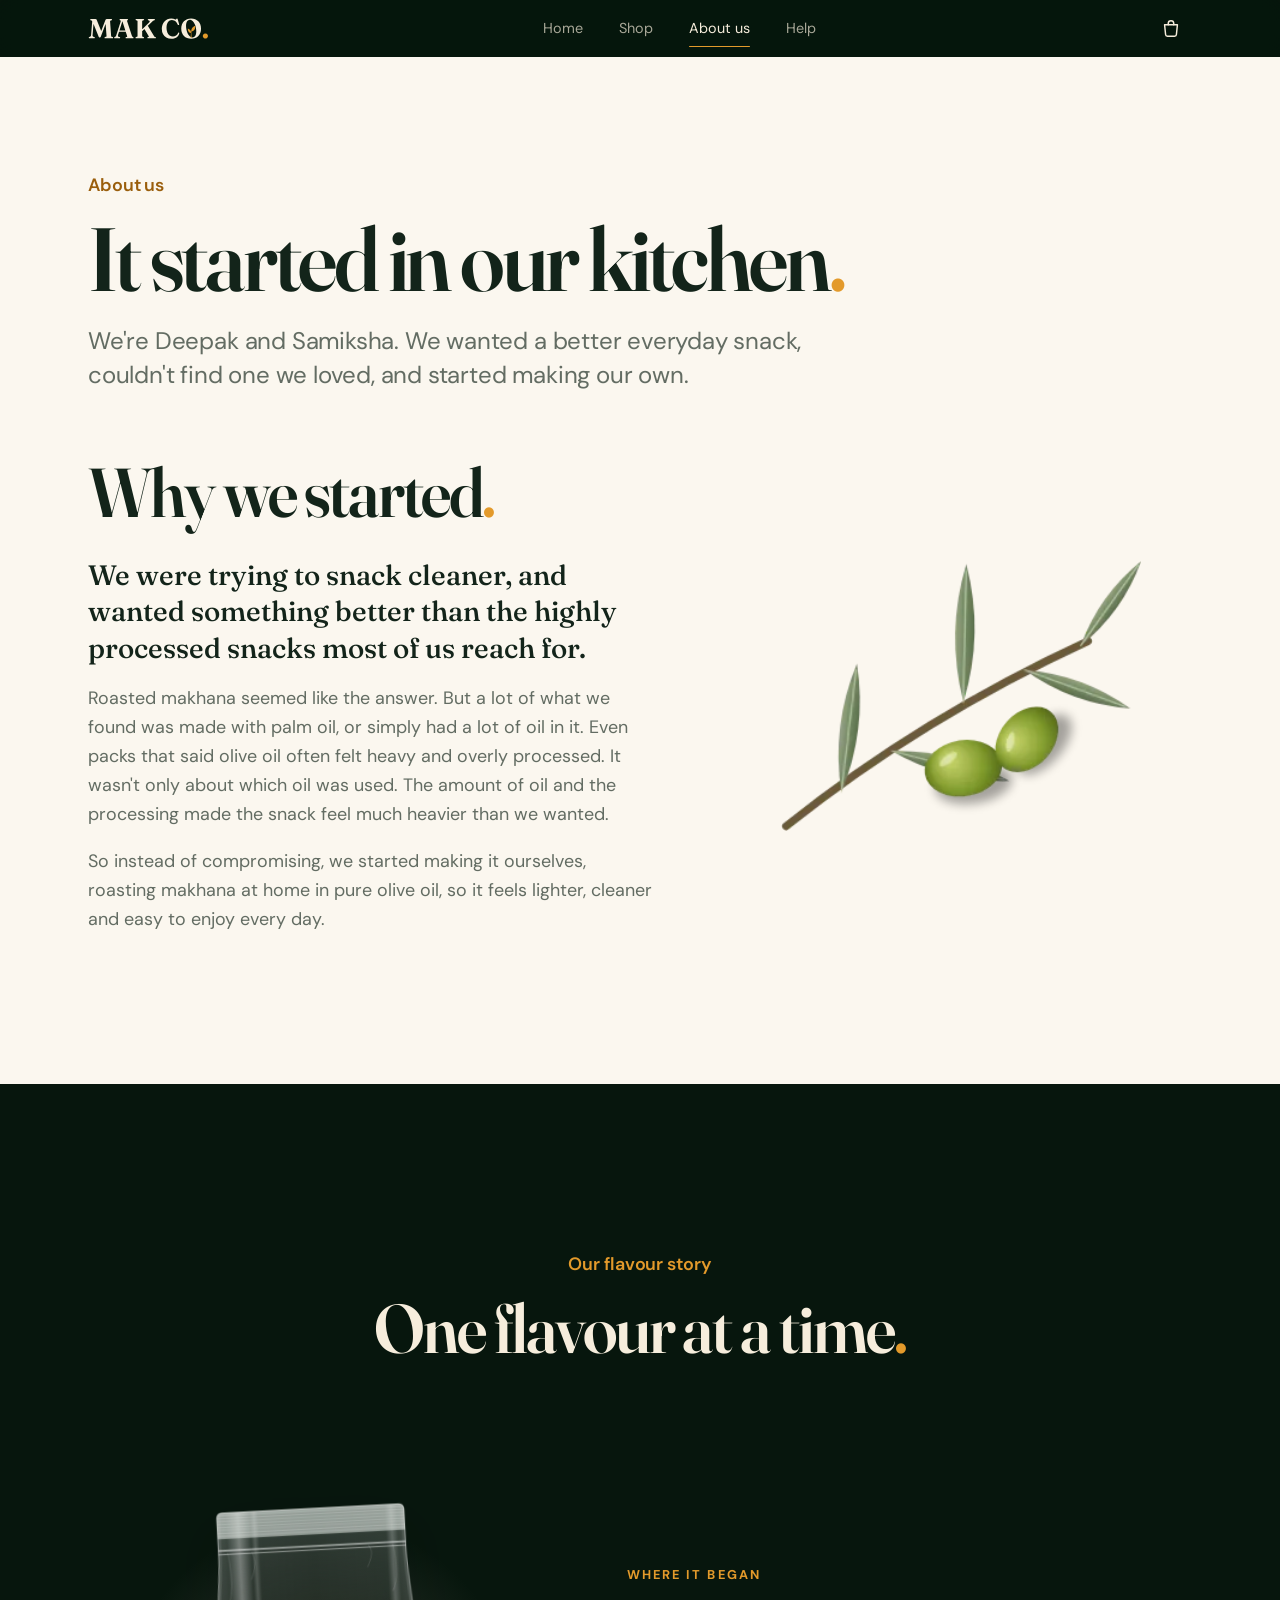
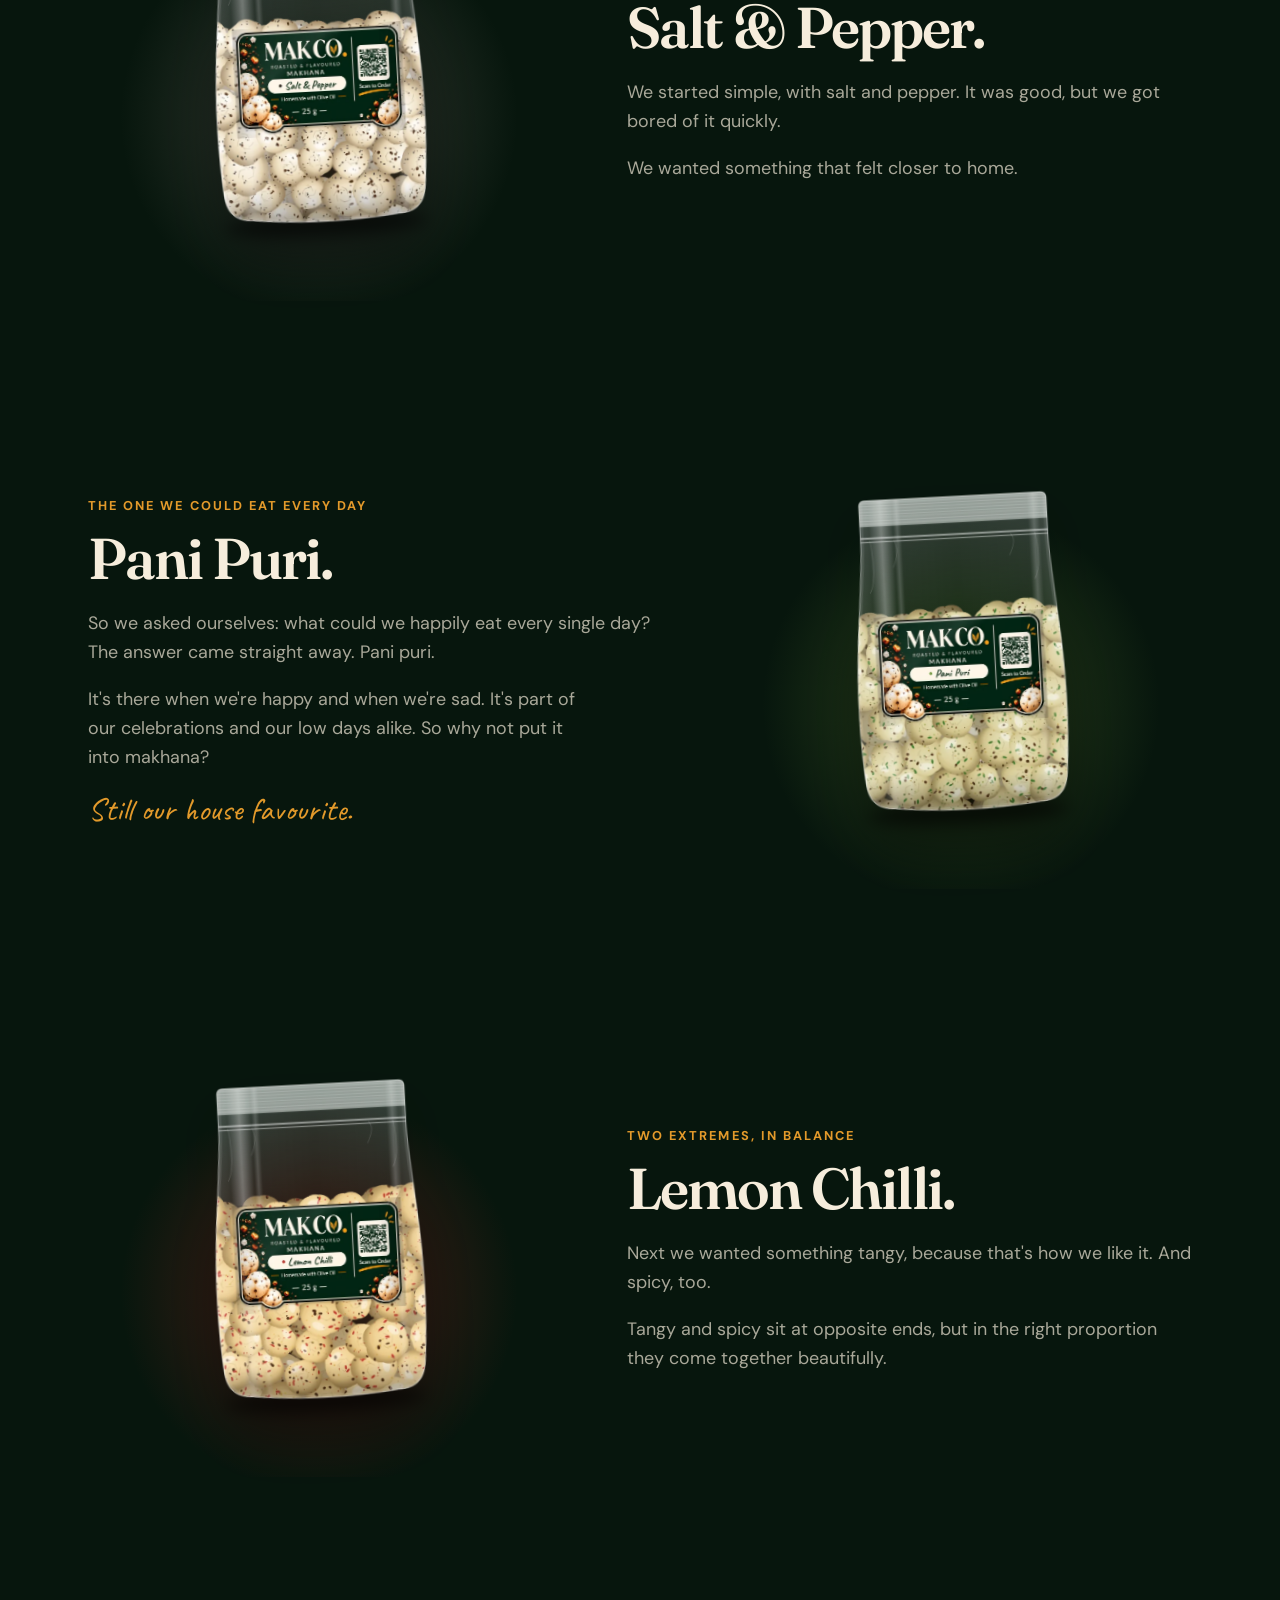
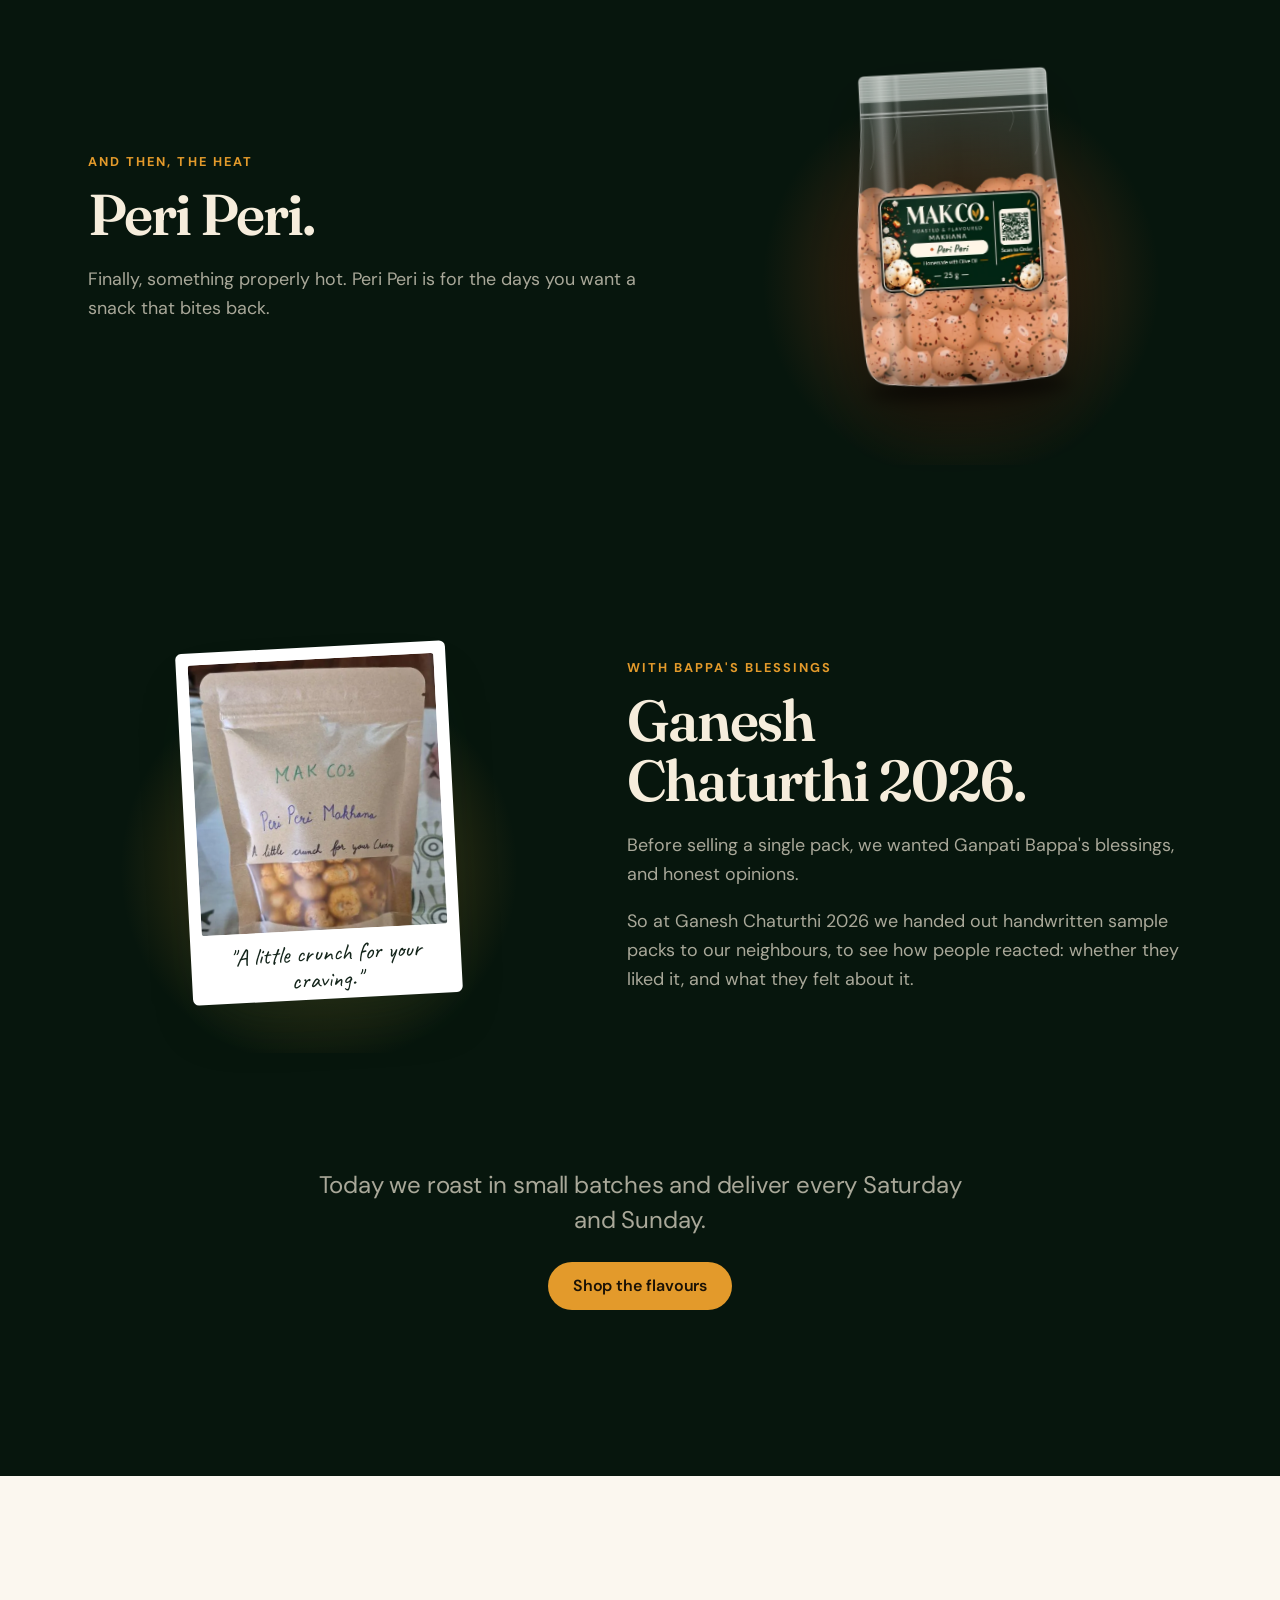
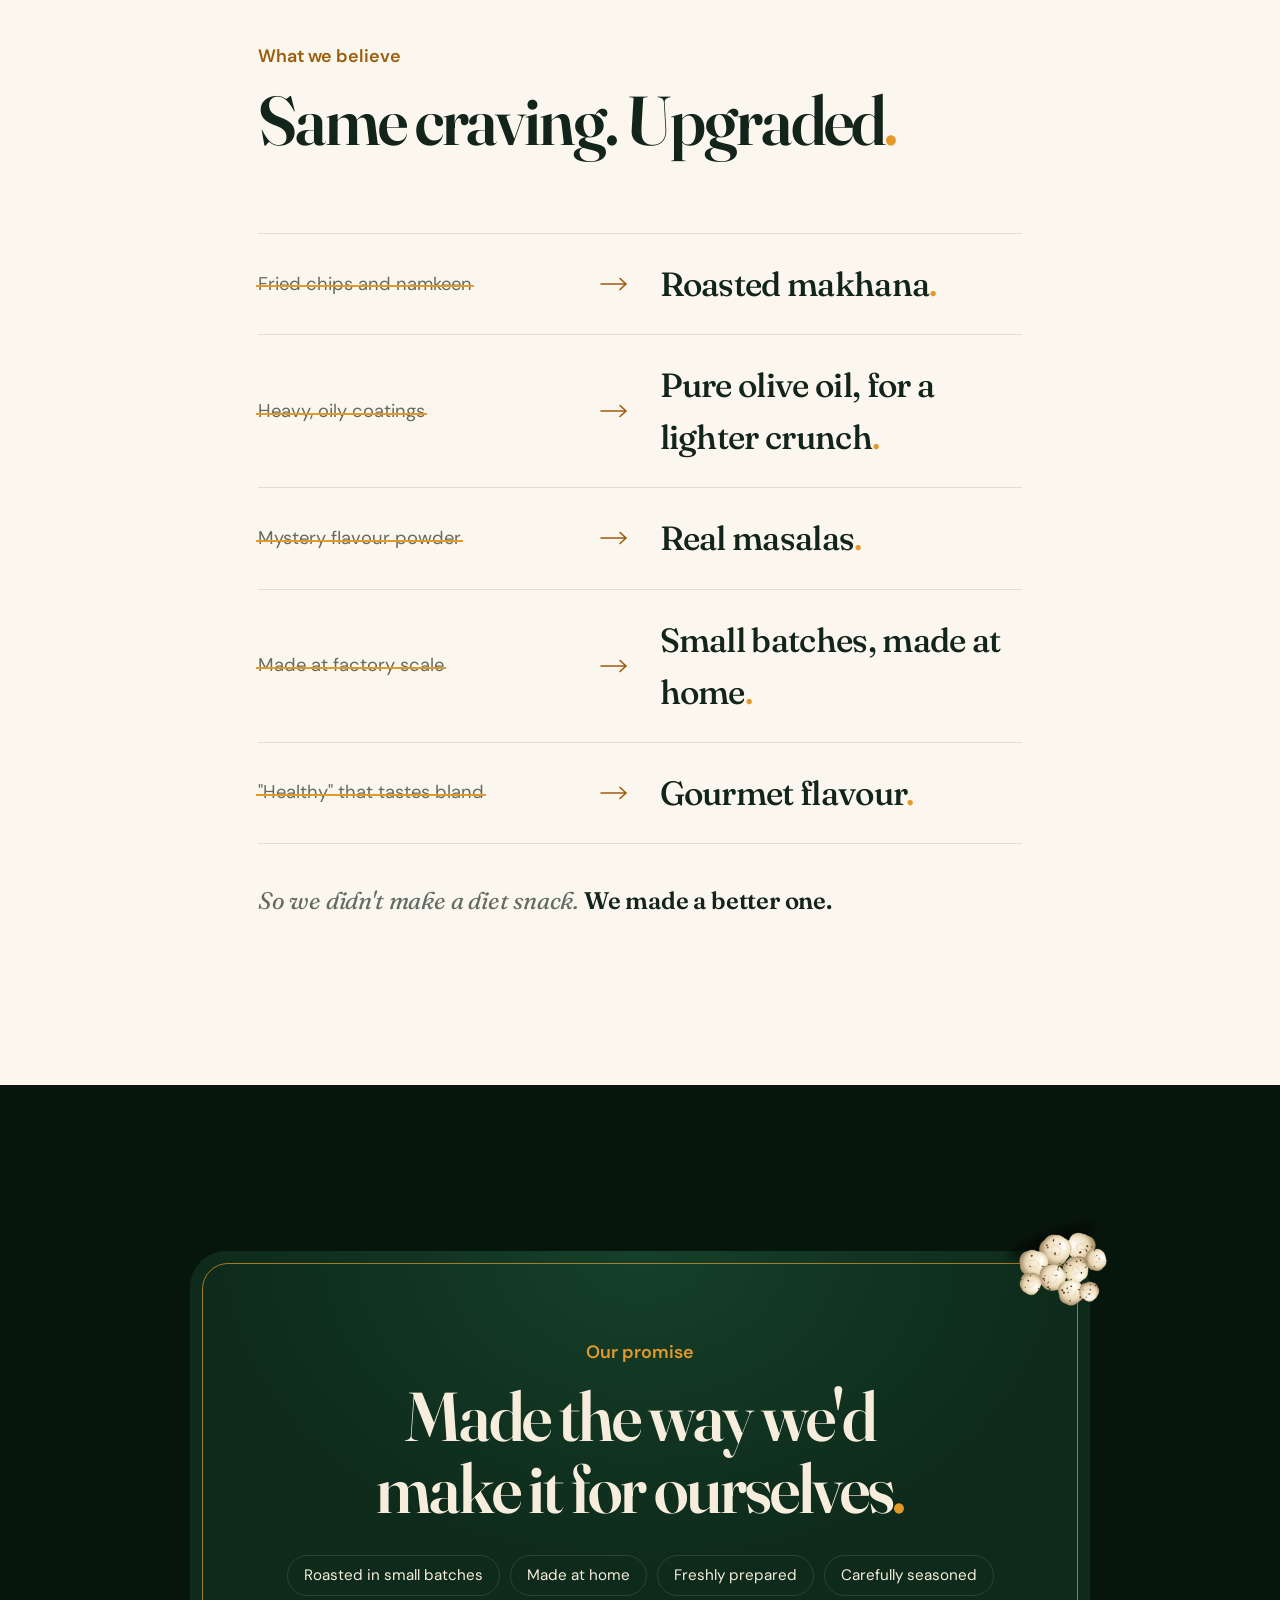
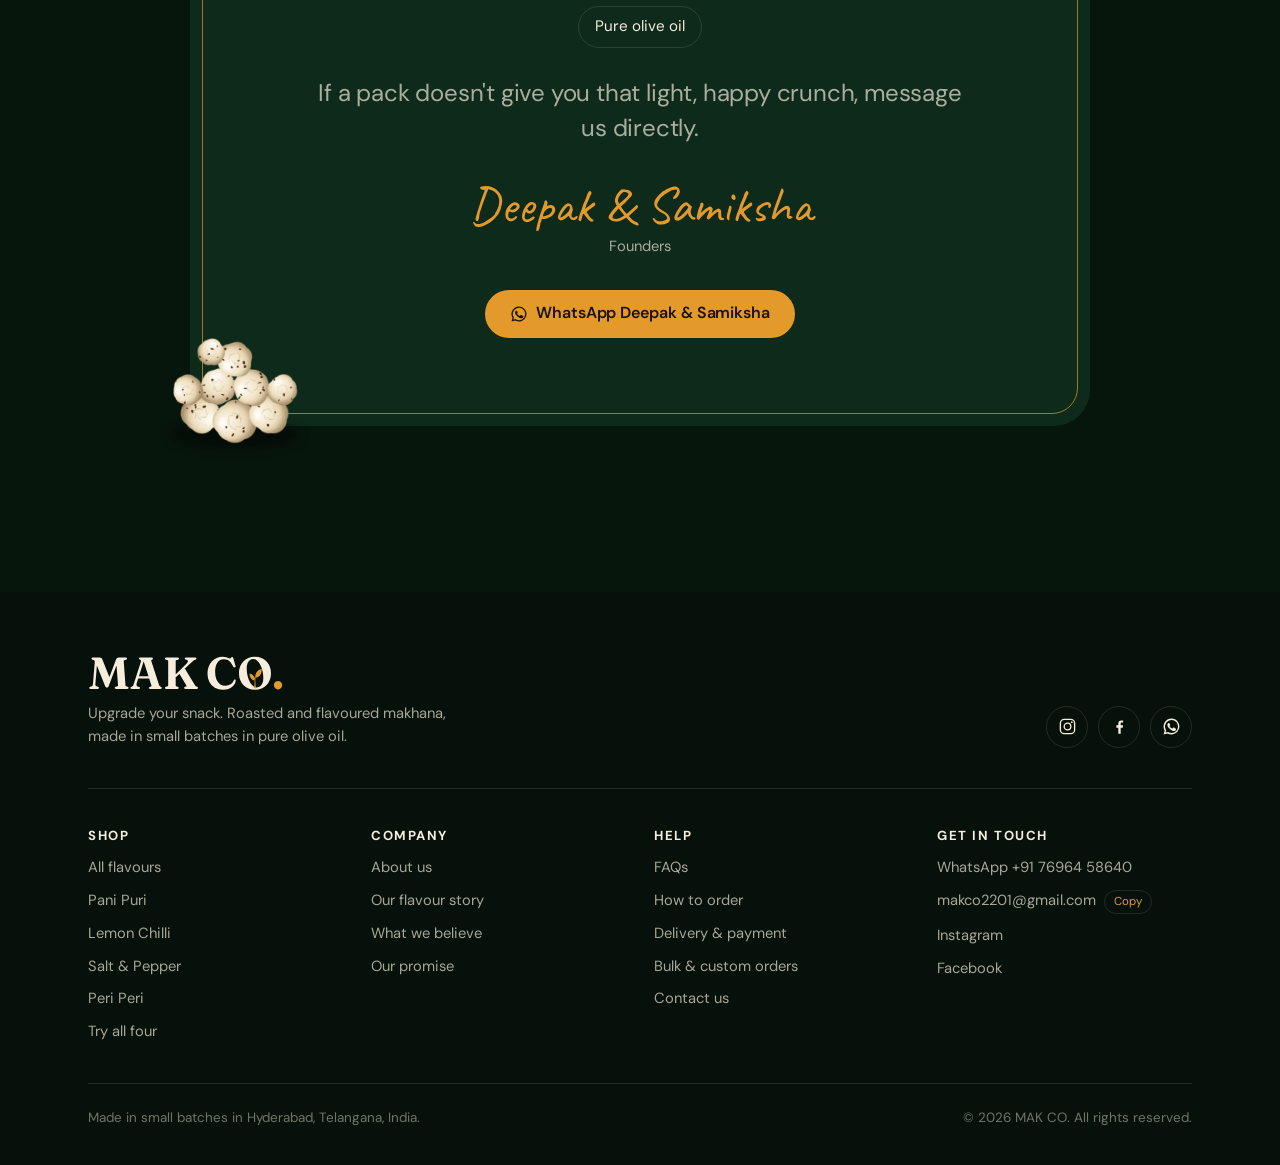
==== about.html @ d58ddc4c "First iteration on git" ====
<!doctype html>
<html lang="en">
<head>
<meta charset="utf-8">
<meta name="viewport" content="width=device-width, initial-scale=1, viewport-fit=cover">
<title>About us · MAK CO.</title>
<meta name="description" content="How MAK CO. started: two people in a home kitchen, roasting makhana in pure olive oil, one flavour at a time.">
<meta name="theme-color" content="#07160d">
<link rel="icon" href="data:image/svg+xml,%3Csvg xmlns='http://www.w3.org/2000/svg' viewBox='0 0 64 64'%3E%3Crect width='64' height='64' rx='14' fill='%230E2A1A'/%3E%3Cpath d='M30.5 52h3V34h-3z' fill='%23E39A2B'/%3E%3Cpath d='M32 35c-10 .5-16-6-15.5-16 10 0 16 6.5 15.5 16zM32 31c-.5-10 5.5-17 15.5-17.5.5 10.5-5.5 17.5-15.5 17.5z' fill='%23E39A2B'/%3E%3C/svg%3E">
<link rel="preconnect" href="https://fonts.googleapis.com"><link rel="preconnect" href="https://fonts.gstatic.com" crossorigin><link rel="stylesheet" href="https://fonts.googleapis.com/css2?family=Fraunces:ital,opsz,wght@0,9..144,400..700;1,9..144,400..700&family=DM+Sans:ital,opsz,wght@0,9..40,400..700;1,9..40,400..700&family=Caveat:wght@500..700&display=swap">
<link rel="stylesheet" href="assets/site.css">
</head>
<body data-page="about">
<header class="gnav">
  <div class="wrap gnav-row">
    <a class="brand" href="index.html" aria-label="MAK CO. home"><svg class="logo" viewBox="-20 -10 8788 1520" aria-hidden="true" focusable="false"><path fill="currentColor" d="M979.815024793148 1038.0986454077065 882.3014481663704 1069.7035407274961 1234.188173621893 150.35101236775517Q1253.4460832625628 99.05817544460297 1278.830999713391 79.52908772230148Q1304.2159161642194 60.0 1349.1924519725144 60.0H1665.1386055536568Q1694.6374842263758 60.0 1709.0072385556996 71.64372221194208Q1723.3769928850234 83.28744442388415 1723.3769928850234 104.07679563760757Q1723.3769928850234 121.84526436030865 1713.6213722992688 133.8780478257686Q1703.8657517135143 145.91083129122853 1683.8083407990634 152.32539054006338L1630.8174532614648 166.0904684588313Q1599.4433523267508 174.9884176775813 1588.185405291617 192.05740298517048Q1576.927458256483 209.12638829275966 1579.358640000224 246.22474485635757L1654.8369805142283 1285.8348459154367Q1656.8369805142283 1319.4790906868875 1668.0331715550274 1332.9189247228205Q1679.2293625958264 1346.3587587587535 1707.1951909027994 1354.2817470915616L1758.7561824321747 1367.6746094599366Q1777.9767403192818 1373.4091760329902 1787.01267956011 1384.9974288716912Q1796.0486188009381 1396.5856817103922 1796.0486188009381 1413.646988645196Q1796.0486188009381 1433.5472786054015 1781.8127640206367 1446.7736393027008Q1767.5769092403352 1460.0 1738.0780305676162 1460.0H1234.7722712568939Q1204.8611990064383 1460.0 1190.4914446771145 1447.911747161299Q1176.1216903477907 1435.823494322598 1176.1216903477907 1415.9232043623924Q1176.1216903477907 1398.8618974275887 1185.0070021729916 1386.7045906595886Q1193.8923139981925 1374.5472838915884 1216.3703351095319 1367.6746094599366L1268.3894418217242 1354.2817470915616Q1300.9117508158088 1344.9528518021107 1312.297075105831 1330.3036598302424Q1323.6823993958533 1315.6544678583741 1321.7868158482015 1285.6839291416109L1240.2833328470588 226.2543704174459L1328.660956542939 217.69141824170947L911.0098798312247 1323.101052209735Q893.0719775147736 1371.8332518227398 874.1203728057444 1385.7259028032422Q855.1687680967152 1399.6185537837446 829.7872430942953 1399.6185537837446Q811.2071961313486 1399.6185537837446 795.8060106951743 1394.5839152149856Q780.4048252590001 1389.5492766462266 766.9786007087678 1372.4649552237242Q753.5523761585355 1355.3806338012218 739.001628305763 1319.117674704641L309.2787934206426 247.73917936906219L394.10611568018794 217.64092617854476L309.5962476283312 1247.6660886518657Q306.02067140489817 1291.871656820178 329.60509725287557 1315.8319814968854Q353.18952310085297 1339.7923061735928 393.6619427315891 1356.638968925923L441.8912051357329 1372.7960948236287Q456.51530430838466 1379.2106540724635 464.6839065775275 1388.8239460252225Q472.8525088466704 1398.4372379779816 472.8525088466704 1414.216042574495Q472.8525088466704 1434.6853864639997 458.744320679456 1447.3426932319999Q444.6361325122416 1460.0 415.1372538395226 1460.0H92.80100763961673Q63.302128966897726 1460.0 49.27237097546458 1447.911747161299Q35.24261298403144 1435.823494322598 35.24261298403144 1415.9232043623924Q35.24261298403144 1395.4810295850039 47.17193962447345 1384.7724617533386Q59.101266264915466 1374.0638939216733 78.566242787987 1365.9674476720393L116.83173819631338 1353.3290618024766Q152.59749725833535 1340.6085123829544 175.06654037721455 1315.7819694187492Q197.53558349609375 1290.955426454544 201.2220984660089 1246.653279736638L281.1539172530174 279.0954380519688Q285.5267115198076 227.24246198683977 273.3276665266603 201.29531467147171Q261.12862153351307 175.34816735610366 228.0958817601204 166.19488491117954L178.28455789014697 153.81425274163485Q156.45601810887456 146.99402220919728 146.13607693463564 135.27186982147396Q135.81613576039672 123.54971743375063 135.81613576039672 104.8212267383933Q135.81613576039672 60.0 195.43197520077229 60.0H509.48596496507525Q551.2778925932944 60.0 576.6889131572098 77.06759355589747Q602.0999337211251 94.13518711179495 622.0650051496923 146.03208497911692Z M2191.234297502786 890.7780939228833H2768.302844926715L2772.098061274737 990.6393183320761H2185.204737789929ZM2308.074130076915 1415.9232043623924Q2308.074130076915 1435.823494322598 2294.3382752966136 1447.911747161299Q2280.602420516312 1460.0 2250.8879509717226 1460.0H1933.1890629306436Q1904.0958555415273 1460.0 1889.915470134467 1448.0456467103213Q1875.7350847274065 1436.0912934206426 1875.7350847274065 1416.191003460437Q1875.7350847274065 1401.4059122428298 1883.8390128985047 1391.2402942273766Q1891.942941069603 1381.0746762119234 1911.452180545777 1371.0889330357313L1942.3523693680763 1358.4935243837535Q1973.6408927813172 1343.3127297833562 1992.9745000060648 1316.2339432183653Q2012.3081072308123 1289.1551566533744 2032.5118109472096 1223.60837655887L2340.763344347477 256.65105449035764Q2355.184768933803 210.50308433920145 2348.4482935722917 188.95727968961Q2341.7118182107806 167.41147504001856 2306.9780660271645 154.2257094271481Q2281.562328413129 144.01335341855884 2271.0804917234927 132.20962754450738Q2260.5986550338566 120.40590167045593 2260.5986550338566 103.5411974415183Q2260.5986550338566 82.79776783287525 2274.9684093631804 71.39888391643763Q2289.338163692504 60.0 2318.9479811117053 60.0H2823.7827696464956Q2853.6081779375672 60.0 2867.6840290557593 71.39888391643763Q2881.7598801739514 82.79776783287525 2881.7598801739514 103.27339834347367Q2881.7598801739514 121.27621043100953 2871.2477310616523 133.09571700915694Q2860.735581949353 144.91522358730435 2837.7276456169784 152.8657240755856Q2811.6689925938845 161.1634010002017 2806.6889816075563 176.37747981213033Q2801.708970621228 191.59155862405896 2812.7051570415497 225.99883375689387L3150.587273094803 1259.2877208851278Q3165.9262436553836 1307.8486473821104 3183.360937155783 1331.1084638126194Q3200.7956306561828 1354.3682802431285 3231.259003330022 1364.22872447595Q3258.438135281205 1375.3401096388698 3267.715769506991 1386.548677470535Q3276.9934037327766 1397.7572453022003 3276.9934037327766 1415.9232043623924Q3276.9934037327766 1435.823494322598 3262.64975351654 1447.911747161299Q3248.306103300303 1460.0 3218.748494107276 1460.0H2758.689268730581Q2728.8826129324734 1460.0 2714.797385567799 1447.911747161299Q2700.712158203125 1435.823494322598 2700.712158203125 1415.9232043623924Q2700.712158203125 1399.1631522588432 2710.5032591484487 1388.8406738918275Q2720.2943600937724 1378.5181955248117 2740.6930038668215 1371.0889330357313L2791.9335197769105 1359.0925109423697Q2817.848670206964 1350.6254004240036 2817.4299026485533 1333.0342274829745Q2817.0111350901425 1315.4430545419455 2804.78689192608 1276.8013077415526L2457.428858883679 188.77704480662942L2491.129443574697 161.8259349130094L2158.2712986916304 1209.2108077779412Q2144.733227454126 1252.360962729901 2146.523910265416 1280.1574314162135Q2148.314593076706 1307.953900102526 2167.299721194431 1326.2533405777067Q2186.2848493121564 1344.5527810528874 2223.4380809515715 1360.0223646126688L2269.106093328446 1372.2270408943295Q2287.9479133710265 1379.8131637349725 2298.0110217239708 1389.4097278211266Q2308.074130076915 1399.0062919072807 2308.074130076915 1415.9232043623924Z M3797.1513876467943 914.79553411901 4383.2061927467585 332.8448058217764Q4425.938738454133 291.2840593792498 4439.079529624432 257.72774445451796Q4452.220320794731 224.1714295297861 4439.745201325044 199.8838354628533Q4427.270081855357 175.59624139592052 4391.841239091009 163.14291235804558L4345.1883624866605 151.18728268146515Q4324.639380656183 143.5489516146481 4315.429853197187 132.3958531562239Q4306.220325738192 121.24275469779968 4306.220325738192 104.02458741143346Q4306.220325738192 83.23523619771004 4320.560714807361 71.61761809885502Q4334.901103876531 60.0 4364.027766998857 60.0H4769.973143585026Q4799.95541222766 60.0 4813.975793972611 71.58825283870101Q4827.996175717562 83.17650567740202 4827.996175717562 103.96585689112544Q4827.996175717562 121.8118086270988 4816.432949528098 131.8790074530989Q4804.869723338634 141.946206279099 4771.406066421419 154.051304820925Q4753.6785968616605 159.76343762129545 4735.688982423395 169.04361303709447Q4717.699367985129 178.3237884528935 4692.033653538674 197.68343364074826Q4666.367939092219 217.04307882860303 4626.364359423518 252.6993105392903Q4586.3607797548175 288.3555422499776 4523.657587960362 346.8260742612183L3840.1259217597544 1006.506681073457ZM4030.839601844549 728.1643088757992 4287.499634262174 511.06932570785284 4757.071043159813 1286.6796312779188Q4779.634153511375 1324.0531116314232 4801.2136224024 1340.2971742860973Q4822.793091293424 1356.5412369407713 4851.679262962192 1362.666535884142Q4879.05480780825 1372.3510242290795 4888.926481392235 1385.681919215247Q4898.798154976219 1399.0128142014146 4898.798154976219 1416.0865870080888Q4898.798154976219 1436.2022321671247 4884.268396984786 1448.1011160835624Q4869.738638993353 1460.0 4840.1875520944595 1460.0H4337.578146405518Q4307.915885087103 1460.0 4293.680030306801 1447.937851274386Q4279.4441755265 1435.875702548772 4279.4441755265 1415.191003460437Q4279.4441755265 1397.594098329544 4288.7479138653725 1385.9013112019747Q4298.051652204245 1374.2085240744054 4314.395379036665 1369.5786096267402L4365.032849378884 1359.0560560189188Q4384.607503842562 1353.675188176334 4385.756001260132 1336.9669613894075Q4386.904498677701 1320.2587346024811 4366.828934919089 1286.213810492307ZM3901.0314184054732 1300.0920685231686Q3901.0314184054732 1321.3643632903695 3911.5894374363124 1334.1513737626374Q3922.1474564671516 1346.9383842349052 3944.0497979819775 1354.5495461896062L3994.851572729647 1367.406810361892Q4017.9321035034955 1376.5891562439501 4026.114461850375 1387.4577277377248Q4034.2968201972544 1398.3262992314994 4034.2968201972544 1415.9232043623924Q4034.2968201972544 1435.823494322598 4020.46266406402 1447.911747161299Q4006.6285079307854 1460.0 3977.0186905115843 1460.0H3477.6882560625672Q3448.3462377414107 1460.0 3434.378182059154 1447.911747161299Q3420.410126376897 1435.823494322598 3420.410126376897 1415.9232043623924Q3420.410126376897 1380.1919015794992 3459.8553738445044 1367.406810361892L3516.347687885165 1354.5495461896062Q3540.6371838636696 1347.5074381642044 3552.846895309165 1334.435900727287Q3565.0566067546606 1321.3643632903695 3565.0566067546606 1300.0920685231686V219.90793147683144Q3565.0566067546606 198.6356367096305 3552.846895309165 185.537995159626Q3540.6371838636696 172.44035360962152 3516.347687885165 165.4504538103938L3459.8553738445044 152.59318963810802Q3420.410126376897 139.80809842050076 3420.410126376897 104.07679563760757Q3420.410126376897 83.28744442388415 3434.378182059154 71.64372221194208Q3448.3462377414107 60.0 3477.6882560625672 60.0H3988.3997690975666Q4018.0095865167677 60.0 4031.8437426500022 71.64372221194208Q4045.6778987832367 83.28744442388415 4045.6778987832367 104.07679563760757Q4045.6778987832367 139.80809842050076 4006.2326513156295 152.59318963810802L3949.7403372749686 165.4504538103938Q3926.1308339722455 172.44035360962152 3913.5811261888593 185.537995159626Q3901.0314184054732 198.6356367096305 3901.0314184054732 219.90793147683144Z M6585.118932116777 1077.612151928246Q6583.611445724964 1153.4940404333174 6543.806704539806 1227.8355909325182Q6504.001963354647 1302.177141431719 6430.537299593911 1363.1243016850203Q6357.072635833174 1424.0714619383216 6253.625070383772 1460.4165988117456Q6150.1775049343705 1496.7617356851697 6020.599725212902 1496.7617356851697Q5805.126833289862 1496.7617356851697 5648.446698492393 1404.0024193562567Q5491.766563694924 1311.2431030273438 5406.7690766025335 1147.3980049025267Q5321.771589510143 983.5529067777097 5321.771589510143 770.054813567549Q5321.771589510143 608.3957033827901 5372.469782246277 472.6570980232209Q5423.167974982411 336.9184926636517 5515.007826082408 236.53554650954902Q5606.847677182406 136.15260035544634 5730.814537091181 80.82512357458472Q5854.781396999955 25.497646793723106 6000.697469189763 25.497646793723106Q6099.014081712812 25.497646793723106 6161.01991991885 44.65179843083024Q6223.025758124888 63.805950067937374 6258.946616459638 83.30009804293513Q6294.867474794388 102.79424601793289 6314.429029867053 102.79424601793289Q6338.532705429941 102.79424601793289 6354.285212986171 85.26361683569849Q6370.037720542401 67.73298765346408 6386.085196308792 50.48688543587923Q6402.132672075182 33.24078321829438 6425.49999011308 33.24078321829438Q6442.5800495408475 33.24078321829438 6453.964401738718 44.10217461362481Q6465.348753936589 54.96356600895524 6472.953629270196 81.28257184103131L6576.516319081187 436.6077657341957Q6583.303093880415 459.04804618656635 6572.356092210859 476.2190553471446Q6561.409090541303 493.39006450772285 6539.190687581897 498.21658166125417Q6516.447257973254 502.93216006830335 6498.038892438635 493.87961079739034Q6479.630526904017 484.82706152647734 6469.096612289548 461.0186147764325Q6415.269020143896 337.53432892262936 6350.194378618151 265.29258072562516Q6285.119737092406 193.05083252862096 6210.371822990477 161.93465969525278Q6135.623908888549 130.8184868618846 6051.524598456919 130.8184868618846Q5965.587247692049 130.8184868618846 5894.314241671935 170.12214723043144Q5823.041235651821 209.42580759897828 5771.221150593832 283.3731783591211Q5719.401065535843 357.3205491192639 5691.175165073946 461.7255761809647Q5662.949264612049 566.1306032426655 5662.949264612049 696.7120744735003Q5662.949264612049 900.6716540269554 5723.030309714377 1040.2025070618838Q5783.111354816705 1179.7333600968122 5888.0800805315375 1250.834383746609Q5993.04880624637 1321.935407396406 6128.316500209272 1321.935407396406Q6258.27407630533 1321.935407396406 6355.0044332146645 1256.9247895143926Q6451.734790123999 1191.9141716323793 6503.245345208794 1071.971819166094Q6514.53234321624 1049.9353156723082 6527.500398898497 1042.4913911633193Q6540.468454580754 1035.0474666543305 6556.496305782348 1037.9449445270002Q6571.5304436050355 1040.2211602441967 6578.380157234147 1050.4517954010516Q6585.229870863259 1060.6824305579066 6585.118932116777 1077.612151928246Z M7440.294347628951 26.208729531615973Q7605.1991073824465 26.208729531615973 7738.093281770125 80.04529320076108Q7870.9874561578035 133.8818568699062 7965.61397668533 232.5688581224531Q8060.240497212857 331.255859375 8110.966818688437 466.86264149844646Q8161.693140164018 602.4694236218929 8161.693140164018 766.7945053316653Q8161.693140164018 923.8361669406295 8111.313337320462 1056.9764709472656Q8060.933534476906 1190.1167749539018 7967.1109899599105 1288.3701477050781Q7873.288445442915 1386.6235204562545 7741.757266944274 1440.8768932074308Q7610.226088445634 1495.1302659586072 7448.302074979991 1495.1302659586072Q7284.717558223754 1495.1302659586072 7152.198978370056 1441.3491716627032Q7019.680398516357 1387.5680773667991 6924.958719946444 1288.77013736777Q6830.237041376531 1189.972197368741 6779.510719900951 1053.8138648234308Q6728.7843984253705 917.6555322781205 6728.7843984253705 752.2797936238348Q6728.7843984253705 595.9624950140715 6779.141240466386 463.3998455423862Q6829.498082507402 330.8371960707009 6923.297666221857 232.77633555233479Q7017.097249936312 134.7154750339687 7148.141895154491 80.46210228279233Q7279.18654037267 26.208729531615973 7440.294347628951 26.208729531615973ZM7817.14548593387 970.113474112004Q7817.14548593387 835.3639646284282 7793.134374419227 710.2844665739685Q7769.123262904584 585.2049685195088 7726.5981859229505 478.9731993339956Q7684.073108941317 372.7414301484823 7627.404375253245 293.4114132951945Q7570.735641565174 214.0813964419067 7504.89417526871 169.75853428430855Q7439.0527089722455 125.43567212671041 7368.55861691758 125.43567212671041Q7279.135462414473 125.43567212671041 7213.426582293585 175.21205713041127Q7147.717702172697 224.98844213411212 7111.878576144576 319.44205853156745Q7076.039450116456 413.8956749290228 7076.039450116456 549.0067464485765Q7076.039450116456 684.4678100161254 7099.887296821922 810.0401279721409Q7123.735143527389 935.6124459281564 7166.181790333241 1042.2293574158102Q7208.628437139094 1148.846268903464 7265.078436644748 1228.4765934254974Q7321.528436150402 1308.1069179475307 7387.343680497259 1352.540718851611Q7453.158924844116 1396.9745197556913 7523.385217800736 1396.9745197556913Q7614.415509935468 1396.9745197556913 7680.055453963578 1347.2306433226913Q7745.695397991687 1297.4867668896914 7781.420441962779 1202.3509616684169Q7817.14548593387 1107.2151564471424 7817.14548593387 970.113474112004Z"/><path class="sprout" d="M7391 1427 C7417 1387 7429 1307 7431 948 L7463 948 C7465 1307 7477 1387 7503 1427 Z M7441 1078 C7448 857 7291 786 7205 771 C7198 971 7319 1093 7441 1078 Z M7453 958 C7462 663 7650 582 7748 573 C7757 824 7632 967 7453 958 Z"/><path class="dot" d="M8476.099973283906 1482.6992989555001Q8424.942307077348 1482.6992989555001 8383.030929223878 1456.677473509481Q8341.11955137041 1430.655648063462 8316.657913984043 1387.3635010484966Q8292.196276597679 1344.0713540335312 8292.196276597679 1293.5863901488483Q8292.196276597679 1241.579993689856 8316.669764172286 1199.040085281457Q8341.143251746893 1156.500176873058 8383.108233534442 1131.1177568677813Q8425.07321532199 1105.7353368625045 8476.113237833773 1105.7353368625045Q8528.721722037508 1105.7353368625045 8570.558373900585 1131.1438609808683Q8612.39502576366 1156.5523850992322 8636.7639790494 1199.053730613298Q8661.132932335138 1241.555076127364 8661.132932335138 1293.5679888888033Q8661.132932335138 1344.06686070259 8636.759271260595 1387.3709899333985Q8612.385610186053 1430.6751191642072 8570.596740992904 1456.6872090598536Q8528.807871799756 1482.6992989555001 8476.099973283906 1482.6992989555001Z"/></svg></a>
    <nav class="gnav-links" aria-label="Main"><a href="index.html">Home</a><a href="shop.html">Shop</a><a href="about.html" aria-current="page">About us</a><a href="help.html">Help</a></nav>
    <div class="gnav-right">
      <button class="bag-btn" type="button" aria-label="Bag"><svg viewBox="0 0 24 24" fill="none" stroke="currentColor" stroke-width="1.6" stroke-linecap="round" stroke-linejoin="round" aria-hidden="true"><path d="M5 8.5h14l-1.1 10.6a2 2 0 0 1-2 1.9H8.1a2 2 0 0 1-2-1.9z"/><path d="M9 8.5V7a3 3 0 0 1 6 0v1.5"/></svg><span class="bag-count">0</span></button>
      <button class="menu-btn" type="button" aria-label="Menu" aria-expanded="false" aria-controls="mmenu"><span></span><span></span></button>
    </div>
  </div>
</header>
<nav class="mmenu" id="mmenu" aria-label="Menu"><a href="index.html">Home</a><a href="shop.html">Shop</a><a href="about.html" aria-current="page">About us</a><a href="help.html">Help</a><p class="mfoot">Questions? <a data-wa="question" href="#" style="font:inherit;font-size:inherit;padding:0;display:inline;color:var(--gold)">WhatsApp us</a></p></nav>
<main>

<section class="phead light" aria-labelledby="ab-t">
  <div class="wrap">
    <span class="eyebrow">About us</span>
    <h1 class="h1" id="ab-t" style="max-width:14ch">It started in our kitchen<span class="stop">.</span></h1>
    <p class="lead">We're Deepak and Samiksha. We wanted a better everyday snack, couldn't find one we loved, and started making our own.</p>
  </div>
</section>
<section class="light" style="padding-bottom:clamp(96px,12vw,150px)" aria-labelledby="why-t">
  <div class="wrap split rev">
    <div>
      <h2 class="h2" id="why-t">Why we started<span class="stop">.</span></h2>
      <div class="prose" style="margin-top:28px">
        <p style="font-family:var(--display);font-size:clamp(1.35rem,2.3vw,1.75rem);line-height:1.3;color:var(--text);font-weight:500">We were trying to snack cleaner, and wanted something better than the highly processed snacks most of us reach for.</p>
        <p>Roasted makhana seemed like the answer. But a lot of what we found was made with palm oil, or simply had a lot of oil in it. Even packs that said olive oil often felt heavy and overly processed. It wasn't only about which oil was used. The amount of oil and the processing made the snack feel much heavier than we wanted.</p>
        <p>So instead of compromising, we started making it ourselves, roasting makhana at home in pure olive oil, so it feels lighter, cleaner and easy to enjoy every day.</p>
      </div>
    </div>
    <img src="assets/img/prop-olives.webp" alt="" class="rv" width="300" height="225" loading="lazy" style="width:min(80%,360px);justify-self:center" decoding="async">
  </div>
</section>

<section class="sec ink" id="journey" aria-labelledby="jr-t">
  <div class="wrap">
    <div class="sec-head center"><span class="eyebrow">Our flavour story</span><h2 class="h2" id="jr-t">One flavour at a time<span class="stop">.</span></h2></div>
    <div class="journey">
      <div class="jrow rv"><div class="jart" style="--acc:#8b8178"><img src="assets/img/pouch-salt-pepper-25.webp" alt="Salt & Pepper makhana pack" class="pouch" width="524" height="787" loading="lazy" decoding="async"></div>
      <div class="jtext"><span class="step">Where it began</span><h3>Salt &amp; Pepper.</h3><div class="prose"><p>We started simple, with salt and pepper. It was good, but we got bored of it quickly.</p><p>We wanted something that felt closer to home.</p></div></div></div><div class="jrow rv"><div class="jart" style="--acc:#6E9A3A"><img src="assets/img/pouch-pani-puri-25.webp" alt="Pani Puri makhana pack" class="pouch" width="524" height="787" loading="lazy" decoding="async"></div>
      <div class="jtext"><span class="step">The one we could eat every day</span><h3>Pani Puri.</h3><div class="prose"><p>So we asked ourselves: what could we happily eat every single day? The answer came straight away. Pani puri.</p><p>It's there when we're happy and when we're sad. It's part of our celebrations and our low days alike. So why not put it into makhana?</p></div><p class="quote">Still our house favourite.</p></div></div><div class="jrow rv"><div class="jart" style="--acc:#C2312A"><img src="assets/img/pouch-lemon-chilli-25.webp" alt="Lemon Chilli makhana pack" class="pouch" width="524" height="787" loading="lazy" decoding="async"></div>
      <div class="jtext"><span class="step">Two extremes, in balance</span><h3>Lemon Chilli.</h3><div class="prose"><p>Next we wanted something tangy, because that's how we like it. And spicy, too.</p><p>Tangy and spicy sit at opposite ends, but in the right proportion they come together beautifully.</p></div></div></div><div class="jrow rv"><div class="jart" style="--acc:#D4561E"><img src="assets/img/pouch-peri-peri-25.webp" alt="Peri Peri makhana pack" class="pouch" width="524" height="787" loading="lazy" decoding="async"></div>
      <div class="jtext"><span class="step">And then, the heat</span><h3>Peri Peri.</h3><div class="prose"><p>Finally, something properly hot. Peri Peri is for the days you want a snack that bites back.</p></div></div></div>
      <div class="jrow rv"><div class="jart" style="--acc:#E39A2B"><figure class="polaroid"><img src="assets/img/first-pouch.webp" alt="One of the handwritten sample pouches we shared at Ganesh Chaturthi" width="560" height="617" loading="lazy" decoding="async"><figcaption>"A little crunch for your craving."</figcaption></figure></div>
        <div class="jtext"><span class="step">With Bappa's blessings</span><h3>Ganesh Chaturthi 2026.</h3>
          <div class="prose"><p>Before selling a single pack, we wanted Ganpati Bappa's blessings, and honest opinions.</p><p>So at Ganesh Chaturthi 2026 we handed out handwritten sample packs to our neighbours, to see how people reacted: whether they liked it, and what they felt about it.</p></div></div></div>
    </div>
    <p class="lead center" style="margin:clamp(72px,9vw,120px) auto 0;max-width:40ch">Today we roast in small batches and deliver every Saturday and Sunday.</p>
    <div class="ctas center" style="margin-top:24px;justify-content:center"><a class="btn btn-gold" href="shop.html">Shop the flavours</a></div>
  </div>
</section>

<section class="sec light" id="believe" aria-labelledby="bl-t">
  <div class="narrow">
    <div class="sec-head"><span class="eyebrow">What we believe</span><h2 class="h2" id="bl-t">Same craving. Upgraded<span class="stop">.</span></h2></div>
    <div class="swaps">
      <div class="swap"><span class="from">Fried chips and namkeen</span><span class="mid" aria-hidden="true"><svg viewBox="0 0 28 14" fill="none" stroke="currentColor" stroke-width="1.6" stroke-linecap="round"><path d="M1 7h25M20 1.5L26 7l-6 5.5"/></svg></span><span class="to">Roasted makhana<span class="stop">.</span></span></div><div class="swap"><span class="from">Heavy, oily coatings</span><span class="mid" aria-hidden="true"><svg viewBox="0 0 28 14" fill="none" stroke="currentColor" stroke-width="1.6" stroke-linecap="round"><path d="M1 7h25M20 1.5L26 7l-6 5.5"/></svg></span><span class="to">Pure olive oil, for a lighter crunch<span class="stop">.</span></span></div><div class="swap"><span class="from">Mystery flavour powder</span><span class="mid" aria-hidden="true"><svg viewBox="0 0 28 14" fill="none" stroke="currentColor" stroke-width="1.6" stroke-linecap="round"><path d="M1 7h25M20 1.5L26 7l-6 5.5"/></svg></span><span class="to">Real masalas<span class="stop">.</span></span></div><div class="swap"><span class="from">Made at factory scale</span><span class="mid" aria-hidden="true"><svg viewBox="0 0 28 14" fill="none" stroke="currentColor" stroke-width="1.6" stroke-linecap="round"><path d="M1 7h25M20 1.5L26 7l-6 5.5"/></svg></span><span class="to">Small batches, made at home<span class="stop">.</span></span></div><div class="swap"><span class="from">"Healthy" that tastes bland</span><span class="mid" aria-hidden="true"><svg viewBox="0 0 28 14" fill="none" stroke="currentColor" stroke-width="1.6" stroke-linecap="round"><path d="M1 7h25M20 1.5L26 7l-6 5.5"/></svg></span><span class="to">Gourmet flavour<span class="stop">.</span></span></div>
    </div>
    <p class="lead" style="margin-top:40px;font-family:var(--display);font-style:italic">So we didn't make a diet snack. <b style="font-style:normal">We made a better one.</b></p>
  </div>
</section>

<section class="sec ink" id="promise" aria-labelledby="pr-t">
  <div class="wrap">
    <div class="promise">
      <img src="assets/img/prop-pearls.webp" alt="" class="pearls pl" loading="lazy" decoding="async"><img src="assets/img/prop-pearls.webp" alt="" class="pearls pr" loading="lazy" decoding="async">
      <span class="eyebrow">Our promise</span>
      <h2 class="h2" id="pr-t">Made the way we'd make it for ourselves<span class="stop">.</span></h2>
      <ul><li>Roasted in small batches</li><li>Made at home</li><li>Freshly prepared</li><li>Carefully seasoned</li><li>Pure olive oil</li></ul>
      <p class="lead">If a pack doesn't give you that light, happy crunch, message us directly.</p>
      <div class="sign"><span class="script">Deepak &amp; Samiksha</span><small>Founders</small></div>
      <div class="ctas"><a class="btn btn-gold" href="#" data-wa="hello"><svg viewBox="0 0 24 24" fill="currentColor" aria-hidden="true"><path d="M12 2a10 10 0 0 0-8.6 15.1L2 22l5-1.3A10 10 0 1 0 12 2zm0 18.2a8.2 8.2 0 0 1-4.2-1.2l-.3-.2-3 .8.8-2.9-.2-.3A8.2 8.2 0 1 1 12 20.2zm4.5-6.1c-.2-.1-1.5-.7-1.7-.8-.2-.1-.4-.1-.6.1l-.8 1c-.1.2-.3.2-.5.1a6.7 6.7 0 0 1-3.3-2.9c-.2-.4.2-.4.7-1.3.1-.2 0-.3 0-.4l-.8-1.8c-.2-.5-.4-.4-.6-.4h-.5a1 1 0 0 0-.7.3 3 3 0 0 0-.9 2.2 5.2 5.2 0 0 0 1.1 2.8 11.9 11.9 0 0 0 4.6 4c1.7.7 2.3.8 3.2.7a2.7 2.7 0 0 0 1.8-1.3 2.2 2.2 0 0 0 .2-1.3c-.1-.1-.2-.2-.5-.3z"/></svg>WhatsApp Deepak &amp; Samiksha</a></div>
    </div>
  </div>
</section>

</main>
<footer class="footer">
  <div class="wrap">
    <div class="f-top">
      <div><a class="brand" href="index.html" aria-label="MAK CO. home"><svg class="logo" viewBox="-20 -10 8788 1520" aria-hidden="true" focusable="false"><path fill="currentColor" d="M979.815024793148 1038.0986454077065 882.3014481663704 1069.7035407274961 1234.188173621893 150.35101236775517Q1253.4460832625628 99.05817544460297 1278.830999713391 79.52908772230148Q1304.2159161642194 60.0 1349.1924519725144 60.0H1665.1386055536568Q1694.6374842263758 60.0 1709.0072385556996 71.64372221194208Q1723.3769928850234 83.28744442388415 1723.3769928850234 104.07679563760757Q1723.3769928850234 121.84526436030865 1713.6213722992688 133.8780478257686Q1703.8657517135143 145.91083129122853 1683.8083407990634 152.32539054006338L1630.8174532614648 166.0904684588313Q1599.4433523267508 174.9884176775813 1588.185405291617 192.05740298517048Q1576.927458256483 209.12638829275966 1579.358640000224 246.22474485635757L1654.8369805142283 1285.8348459154367Q1656.8369805142283 1319.4790906868875 1668.0331715550274 1332.9189247228205Q1679.2293625958264 1346.3587587587535 1707.1951909027994 1354.2817470915616L1758.7561824321747 1367.6746094599366Q1777.9767403192818 1373.4091760329902 1787.01267956011 1384.9974288716912Q1796.0486188009381 1396.5856817103922 1796.0486188009381 1413.646988645196Q1796.0486188009381 1433.5472786054015 1781.8127640206367 1446.7736393027008Q1767.5769092403352 1460.0 1738.0780305676162 1460.0H1234.7722712568939Q1204.8611990064383 1460.0 1190.4914446771145 1447.911747161299Q1176.1216903477907 1435.823494322598 1176.1216903477907 1415.9232043623924Q1176.1216903477907 1398.8618974275887 1185.0070021729916 1386.7045906595886Q1193.8923139981925 1374.5472838915884 1216.3703351095319 1367.6746094599366L1268.3894418217242 1354.2817470915616Q1300.9117508158088 1344.9528518021107 1312.297075105831 1330.3036598302424Q1323.6823993958533 1315.6544678583741 1321.7868158482015 1285.6839291416109L1240.2833328470588 226.2543704174459L1328.660956542939 217.69141824170947L911.0098798312247 1323.101052209735Q893.0719775147736 1371.8332518227398 874.1203728057444 1385.7259028032422Q855.1687680967152 1399.6185537837446 829.7872430942953 1399.6185537837446Q811.2071961313486 1399.6185537837446 795.8060106951743 1394.5839152149856Q780.4048252590001 1389.5492766462266 766.9786007087678 1372.4649552237242Q753.5523761585355 1355.3806338012218 739.001628305763 1319.117674704641L309.2787934206426 247.73917936906219L394.10611568018794 217.64092617854476L309.5962476283312 1247.6660886518657Q306.02067140489817 1291.871656820178 329.60509725287557 1315.8319814968854Q353.18952310085297 1339.7923061735928 393.6619427315891 1356.638968925923L441.8912051357329 1372.7960948236287Q456.51530430838466 1379.2106540724635 464.6839065775275 1388.8239460252225Q472.8525088466704 1398.4372379779816 472.8525088466704 1414.216042574495Q472.8525088466704 1434.6853864639997 458.744320679456 1447.3426932319999Q444.6361325122416 1460.0 415.1372538395226 1460.0H92.80100763961673Q63.302128966897726 1460.0 49.27237097546458 1447.911747161299Q35.24261298403144 1435.823494322598 35.24261298403144 1415.9232043623924Q35.24261298403144 1395.4810295850039 47.17193962447345 1384.7724617533386Q59.101266264915466 1374.0638939216733 78.566242787987 1365.9674476720393L116.83173819631338 1353.3290618024766Q152.59749725833535 1340.6085123829544 175.06654037721455 1315.7819694187492Q197.53558349609375 1290.955426454544 201.2220984660089 1246.653279736638L281.1539172530174 279.0954380519688Q285.5267115198076 227.24246198683977 273.3276665266603 201.29531467147171Q261.12862153351307 175.34816735610366 228.0958817601204 166.19488491117954L178.28455789014697 153.81425274163485Q156.45601810887456 146.99402220919728 146.13607693463564 135.27186982147396Q135.81613576039672 123.54971743375063 135.81613576039672 104.8212267383933Q135.81613576039672 60.0 195.43197520077229 60.0H509.48596496507525Q551.2778925932944 60.0 576.6889131572098 77.06759355589747Q602.0999337211251 94.13518711179495 622.0650051496923 146.03208497911692Z M2191.234297502786 890.7780939228833H2768.302844926715L2772.098061274737 990.6393183320761H2185.204737789929ZM2308.074130076915 1415.9232043623924Q2308.074130076915 1435.823494322598 2294.3382752966136 1447.911747161299Q2280.602420516312 1460.0 2250.8879509717226 1460.0H1933.1890629306436Q1904.0958555415273 1460.0 1889.915470134467 1448.0456467103213Q1875.7350847274065 1436.0912934206426 1875.7350847274065 1416.191003460437Q1875.7350847274065 1401.4059122428298 1883.8390128985047 1391.2402942273766Q1891.942941069603 1381.0746762119234 1911.452180545777 1371.0889330357313L1942.3523693680763 1358.4935243837535Q1973.6408927813172 1343.3127297833562 1992.9745000060648 1316.2339432183653Q2012.3081072308123 1289.1551566533744 2032.5118109472096 1223.60837655887L2340.763344347477 256.65105449035764Q2355.184768933803 210.50308433920145 2348.4482935722917 188.95727968961Q2341.7118182107806 167.41147504001856 2306.9780660271645 154.2257094271481Q2281.562328413129 144.01335341855884 2271.0804917234927 132.20962754450738Q2260.5986550338566 120.40590167045593 2260.5986550338566 103.5411974415183Q2260.5986550338566 82.79776783287525 2274.9684093631804 71.39888391643763Q2289.338163692504 60.0 2318.9479811117053 60.0H2823.7827696464956Q2853.6081779375672 60.0 2867.6840290557593 71.39888391643763Q2881.7598801739514 82.79776783287525 2881.7598801739514 103.27339834347367Q2881.7598801739514 121.27621043100953 2871.2477310616523 133.09571700915694Q2860.735581949353 144.91522358730435 2837.7276456169784 152.8657240755856Q2811.6689925938845 161.1634010002017 2806.6889816075563 176.37747981213033Q2801.708970621228 191.59155862405896 2812.7051570415497 225.99883375689387L3150.587273094803 1259.2877208851278Q3165.9262436553836 1307.8486473821104 3183.360937155783 1331.1084638126194Q3200.7956306561828 1354.3682802431285 3231.259003330022 1364.22872447595Q3258.438135281205 1375.3401096388698 3267.715769506991 1386.548677470535Q3276.9934037327766 1397.7572453022003 3276.9934037327766 1415.9232043623924Q3276.9934037327766 1435.823494322598 3262.64975351654 1447.911747161299Q3248.306103300303 1460.0 3218.748494107276 1460.0H2758.689268730581Q2728.8826129324734 1460.0 2714.797385567799 1447.911747161299Q2700.712158203125 1435.823494322598 2700.712158203125 1415.9232043623924Q2700.712158203125 1399.1631522588432 2710.5032591484487 1388.8406738918275Q2720.2943600937724 1378.5181955248117 2740.6930038668215 1371.0889330357313L2791.9335197769105 1359.0925109423697Q2817.848670206964 1350.6254004240036 2817.4299026485533 1333.0342274829745Q2817.0111350901425 1315.4430545419455 2804.78689192608 1276.8013077415526L2457.428858883679 188.77704480662942L2491.129443574697 161.8259349130094L2158.2712986916304 1209.2108077779412Q2144.733227454126 1252.360962729901 2146.523910265416 1280.1574314162135Q2148.314593076706 1307.953900102526 2167.299721194431 1326.2533405777067Q2186.2848493121564 1344.5527810528874 2223.4380809515715 1360.0223646126688L2269.106093328446 1372.2270408943295Q2287.9479133710265 1379.8131637349725 2298.0110217239708 1389.4097278211266Q2308.074130076915 1399.0062919072807 2308.074130076915 1415.9232043623924Z M3797.1513876467943 914.79553411901 4383.2061927467585 332.8448058217764Q4425.938738454133 291.2840593792498 4439.079529624432 257.72774445451796Q4452.220320794731 224.1714295297861 4439.745201325044 199.8838354628533Q4427.270081855357 175.59624139592052 4391.841239091009 163.14291235804558L4345.1883624866605 151.18728268146515Q4324.639380656183 143.5489516146481 4315.429853197187 132.3958531562239Q4306.220325738192 121.24275469779968 4306.220325738192 104.02458741143346Q4306.220325738192 83.23523619771004 4320.560714807361 71.61761809885502Q4334.901103876531 60.0 4364.027766998857 60.0H4769.973143585026Q4799.95541222766 60.0 4813.975793972611 71.58825283870101Q4827.996175717562 83.17650567740202 4827.996175717562 103.96585689112544Q4827.996175717562 121.8118086270988 4816.432949528098 131.8790074530989Q4804.869723338634 141.946206279099 4771.406066421419 154.051304820925Q4753.6785968616605 159.76343762129545 4735.688982423395 169.04361303709447Q4717.699367985129 178.3237884528935 4692.033653538674 197.68343364074826Q4666.367939092219 217.04307882860303 4626.364359423518 252.6993105392903Q4586.3607797548175 288.3555422499776 4523.657587960362 346.8260742612183L3840.1259217597544 1006.506681073457ZM4030.839601844549 728.1643088757992 4287.499634262174 511.06932570785284 4757.071043159813 1286.6796312779188Q4779.634153511375 1324.0531116314232 4801.2136224024 1340.2971742860973Q4822.793091293424 1356.5412369407713 4851.679262962192 1362.666535884142Q4879.05480780825 1372.3510242290795 4888.926481392235 1385.681919215247Q4898.798154976219 1399.0128142014146 4898.798154976219 1416.0865870080888Q4898.798154976219 1436.2022321671247 4884.268396984786 1448.1011160835624Q4869.738638993353 1460.0 4840.1875520944595 1460.0H4337.578146405518Q4307.915885087103 1460.0 4293.680030306801 1447.937851274386Q4279.4441755265 1435.875702548772 4279.4441755265 1415.191003460437Q4279.4441755265 1397.594098329544 4288.7479138653725 1385.9013112019747Q4298.051652204245 1374.2085240744054 4314.395379036665 1369.5786096267402L4365.032849378884 1359.0560560189188Q4384.607503842562 1353.675188176334 4385.756001260132 1336.9669613894075Q4386.904498677701 1320.2587346024811 4366.828934919089 1286.213810492307ZM3901.0314184054732 1300.0920685231686Q3901.0314184054732 1321.3643632903695 3911.5894374363124 1334.1513737626374Q3922.1474564671516 1346.9383842349052 3944.0497979819775 1354.5495461896062L3994.851572729647 1367.406810361892Q4017.9321035034955 1376.5891562439501 4026.114461850375 1387.4577277377248Q4034.2968201972544 1398.3262992314994 4034.2968201972544 1415.9232043623924Q4034.2968201972544 1435.823494322598 4020.46266406402 1447.911747161299Q4006.6285079307854 1460.0 3977.0186905115843 1460.0H3477.6882560625672Q3448.3462377414107 1460.0 3434.378182059154 1447.911747161299Q3420.410126376897 1435.823494322598 3420.410126376897 1415.9232043623924Q3420.410126376897 1380.1919015794992 3459.8553738445044 1367.406810361892L3516.347687885165 1354.5495461896062Q3540.6371838636696 1347.5074381642044 3552.846895309165 1334.435900727287Q3565.0566067546606 1321.3643632903695 3565.0566067546606 1300.0920685231686V219.90793147683144Q3565.0566067546606 198.6356367096305 3552.846895309165 185.537995159626Q3540.6371838636696 172.44035360962152 3516.347687885165 165.4504538103938L3459.8553738445044 152.59318963810802Q3420.410126376897 139.80809842050076 3420.410126376897 104.07679563760757Q3420.410126376897 83.28744442388415 3434.378182059154 71.64372221194208Q3448.3462377414107 60.0 3477.6882560625672 60.0H3988.3997690975666Q4018.0095865167677 60.0 4031.8437426500022 71.64372221194208Q4045.6778987832367 83.28744442388415 4045.6778987832367 104.07679563760757Q4045.6778987832367 139.80809842050076 4006.2326513156295 152.59318963810802L3949.7403372749686 165.4504538103938Q3926.1308339722455 172.44035360962152 3913.5811261888593 185.537995159626Q3901.0314184054732 198.6356367096305 3901.0314184054732 219.90793147683144Z M6585.118932116777 1077.612151928246Q6583.611445724964 1153.4940404333174 6543.806704539806 1227.8355909325182Q6504.001963354647 1302.177141431719 6430.537299593911 1363.1243016850203Q6357.072635833174 1424.0714619383216 6253.625070383772 1460.4165988117456Q6150.1775049343705 1496.7617356851697 6020.599725212902 1496.7617356851697Q5805.126833289862 1496.7617356851697 5648.446698492393 1404.0024193562567Q5491.766563694924 1311.2431030273438 5406.7690766025335 1147.3980049025267Q5321.771589510143 983.5529067777097 5321.771589510143 770.054813567549Q5321.771589510143 608.3957033827901 5372.469782246277 472.6570980232209Q5423.167974982411 336.9184926636517 5515.007826082408 236.53554650954902Q5606.847677182406 136.15260035544634 5730.814537091181 80.82512357458472Q5854.781396999955 25.497646793723106 6000.697469189763 25.497646793723106Q6099.014081712812 25.497646793723106 6161.01991991885 44.65179843083024Q6223.025758124888 63.805950067937374 6258.946616459638 83.30009804293513Q6294.867474794388 102.79424601793289 6314.429029867053 102.79424601793289Q6338.532705429941 102.79424601793289 6354.285212986171 85.26361683569849Q6370.037720542401 67.73298765346408 6386.085196308792 50.48688543587923Q6402.132672075182 33.24078321829438 6425.49999011308 33.24078321829438Q6442.5800495408475 33.24078321829438 6453.964401738718 44.10217461362481Q6465.348753936589 54.96356600895524 6472.953629270196 81.28257184103131L6576.516319081187 436.6077657341957Q6583.303093880415 459.04804618656635 6572.356092210859 476.2190553471446Q6561.409090541303 493.39006450772285 6539.190687581897 498.21658166125417Q6516.447257973254 502.93216006830335 6498.038892438635 493.87961079739034Q6479.630526904017 484.82706152647734 6469.096612289548 461.0186147764325Q6415.269020143896 337.53432892262936 6350.194378618151 265.29258072562516Q6285.119737092406 193.05083252862096 6210.371822990477 161.93465969525278Q6135.623908888549 130.8184868618846 6051.524598456919 130.8184868618846Q5965.587247692049 130.8184868618846 5894.314241671935 170.12214723043144Q5823.041235651821 209.42580759897828 5771.221150593832 283.3731783591211Q5719.401065535843 357.3205491192639 5691.175165073946 461.7255761809647Q5662.949264612049 566.1306032426655 5662.949264612049 696.7120744735003Q5662.949264612049 900.6716540269554 5723.030309714377 1040.2025070618838Q5783.111354816705 1179.7333600968122 5888.0800805315375 1250.834383746609Q5993.04880624637 1321.935407396406 6128.316500209272 1321.935407396406Q6258.27407630533 1321.935407396406 6355.0044332146645 1256.9247895143926Q6451.734790123999 1191.9141716323793 6503.245345208794 1071.971819166094Q6514.53234321624 1049.9353156723082 6527.500398898497 1042.4913911633193Q6540.468454580754 1035.0474666543305 6556.496305782348 1037.9449445270002Q6571.5304436050355 1040.2211602441967 6578.380157234147 1050.4517954010516Q6585.229870863259 1060.6824305579066 6585.118932116777 1077.612151928246Z M7440.294347628951 26.208729531615973Q7605.1991073824465 26.208729531615973 7738.093281770125 80.04529320076108Q7870.9874561578035 133.8818568699062 7965.61397668533 232.5688581224531Q8060.240497212857 331.255859375 8110.966818688437 466.86264149844646Q8161.693140164018 602.4694236218929 8161.693140164018 766.7945053316653Q8161.693140164018 923.8361669406295 8111.313337320462 1056.9764709472656Q8060.933534476906 1190.1167749539018 7967.1109899599105 1288.3701477050781Q7873.288445442915 1386.6235204562545 7741.757266944274 1440.8768932074308Q7610.226088445634 1495.1302659586072 7448.302074979991 1495.1302659586072Q7284.717558223754 1495.1302659586072 7152.198978370056 1441.3491716627032Q7019.680398516357 1387.5680773667991 6924.958719946444 1288.77013736777Q6830.237041376531 1189.972197368741 6779.510719900951 1053.8138648234308Q6728.7843984253705 917.6555322781205 6728.7843984253705 752.2797936238348Q6728.7843984253705 595.9624950140715 6779.141240466386 463.3998455423862Q6829.498082507402 330.8371960707009 6923.297666221857 232.77633555233479Q7017.097249936312 134.7154750339687 7148.141895154491 80.46210228279233Q7279.18654037267 26.208729531615973 7440.294347628951 26.208729531615973ZM7817.14548593387 970.113474112004Q7817.14548593387 835.3639646284282 7793.134374419227 710.2844665739685Q7769.123262904584 585.2049685195088 7726.5981859229505 478.9731993339956Q7684.073108941317 372.7414301484823 7627.404375253245 293.4114132951945Q7570.735641565174 214.0813964419067 7504.89417526871 169.75853428430855Q7439.0527089722455 125.43567212671041 7368.55861691758 125.43567212671041Q7279.135462414473 125.43567212671041 7213.426582293585 175.21205713041127Q7147.717702172697 224.98844213411212 7111.878576144576 319.44205853156745Q7076.039450116456 413.8956749290228 7076.039450116456 549.0067464485765Q7076.039450116456 684.4678100161254 7099.887296821922 810.0401279721409Q7123.735143527389 935.6124459281564 7166.181790333241 1042.2293574158102Q7208.628437139094 1148.846268903464 7265.078436644748 1228.4765934254974Q7321.528436150402 1308.1069179475307 7387.343680497259 1352.540718851611Q7453.158924844116 1396.9745197556913 7523.385217800736 1396.9745197556913Q7614.415509935468 1396.9745197556913 7680.055453963578 1347.2306433226913Q7745.695397991687 1297.4867668896914 7781.420441962779 1202.3509616684169Q7817.14548593387 1107.2151564471424 7817.14548593387 970.113474112004Z"/><path class="sprout" d="M7391 1427 C7417 1387 7429 1307 7431 948 L7463 948 C7465 1307 7477 1387 7503 1427 Z M7441 1078 C7448 857 7291 786 7205 771 C7198 971 7319 1093 7441 1078 Z M7453 958 C7462 663 7650 582 7748 573 C7757 824 7632 967 7453 958 Z"/><path class="dot" d="M8476.099973283906 1482.6992989555001Q8424.942307077348 1482.6992989555001 8383.030929223878 1456.677473509481Q8341.11955137041 1430.655648063462 8316.657913984043 1387.3635010484966Q8292.196276597679 1344.0713540335312 8292.196276597679 1293.5863901488483Q8292.196276597679 1241.579993689856 8316.669764172286 1199.040085281457Q8341.143251746893 1156.500176873058 8383.108233534442 1131.1177568677813Q8425.07321532199 1105.7353368625045 8476.113237833773 1105.7353368625045Q8528.721722037508 1105.7353368625045 8570.558373900585 1131.1438609808683Q8612.39502576366 1156.5523850992322 8636.7639790494 1199.053730613298Q8661.132932335138 1241.555076127364 8661.132932335138 1293.5679888888033Q8661.132932335138 1344.06686070259 8636.759271260595 1387.3709899333985Q8612.385610186053 1430.6751191642072 8570.596740992904 1456.6872090598536Q8528.807871799756 1482.6992989555001 8476.099973283906 1482.6992989555001Z"/></svg></a><p>Upgrade your snack. Roasted and flavoured makhana, made in small batches in pure olive oil.</p></div>
      <div class="social">
        <a href="#" data-social="instagram" aria-label="Instagram"><svg viewBox="0 0 24 24" fill="none" stroke="currentColor" stroke-width="1.7" aria-hidden="true"><rect x="3" y="3" width="18" height="18" rx="5"/><circle cx="12" cy="12" r="4.2"/><circle cx="17.4" cy="6.6" r="1.1" fill="currentColor" stroke="none"/></svg></a>
        <a href="#" data-social="facebook" aria-label="Facebook"><svg viewBox="0 0 24 24" fill="currentColor" aria-hidden="true"><path d="M13.5 21v-7.5h2.6l.4-3h-3V8.6c0-.9.3-1.5 1.5-1.5h1.6V4.4c-.3 0-1.2-.1-2.3-.1-2.3 0-3.8 1.4-3.8 3.9v2.3H8v3h2.5V21z"/></svg></a>
        <a href="#" data-wa="hello" aria-label="WhatsApp"><svg viewBox="0 0 24 24" fill="currentColor" aria-hidden="true"><path d="M12 2a10 10 0 0 0-8.6 15.1L2 22l5-1.3A10 10 0 1 0 12 2zm0 18.2a8.2 8.2 0 0 1-4.2-1.2l-.3-.2-3 .8.8-2.9-.2-.3A8.2 8.2 0 1 1 12 20.2zm4.5-6.1c-.2-.1-1.5-.7-1.7-.8-.2-.1-.4-.1-.6.1l-.8 1c-.1.2-.3.2-.5.1a6.7 6.7 0 0 1-3.3-2.9c-.2-.4.2-.4.7-1.3.1-.2 0-.3 0-.4l-.8-1.8c-.2-.5-.4-.4-.6-.4h-.5a1 1 0 0 0-.7.3 3 3 0 0 0-.9 2.2 5.2 5.2 0 0 0 1.1 2.8 11.9 11.9 0 0 0 4.6 4c1.7.7 2.3.8 3.2.7a2.7 2.7 0 0 0 1.8-1.3 2.2 2.2 0 0 0 .2-1.3c-.1-.1-.2-.2-.5-.3z"/></svg></a>
      </div>
    </div>
    <div class="f-cols">
      <div><h4>Shop</h4><ul>
        <li><a href="shop.html">All flavours</a></li><li><a href="shop.html#pani-puri">Pani Puri</a></li><li><a href="shop.html#lemon-chilli">Lemon Chilli</a></li>
        <li><a href="shop.html#salt-pepper">Salt &amp; Pepper</a></li><li><a href="shop.html#peri-peri">Peri Peri</a></li><li><a href="shop.html#try-all">Try all four</a></li></ul></div>
      <div><h4>Company</h4><ul>
        <li><a href="about.html">About us</a></li><li><a href="about.html#journey">Our flavour story</a></li><li><a href="about.html#believe">What we believe</a></li><li><a href="about.html#promise">Our promise</a></li></ul></div>
      <div><h4>Help</h4><ul>
        <li><a href="help.html">FAQs</a></li><li><a href="help.html#ordering">How to order</a></li><li><a href="help.html#delivery">Delivery &amp; payment</a></li><li><a href="help.html#bulk">Bulk &amp; custom orders</a></li><li><a href="help.html#contact">Contact us</a></li></ul></div>
      <div><h4>Get in touch</h4><ul>
        <li><a href="#" data-wa="hello">WhatsApp +91 76964 58640</a></li>
        <li><a href="mailto:makco2201@gmail.com">makco2201@gmail.com</a><button class="copy" type="button" data-copy="makco2201@gmail.com">Copy</button></li>
        <li><a href="#" data-social="instagram">Instagram</a></li><li><a href="#" data-social="facebook">Facebook</a></li></ul></div>
    </div>
    <div class="f-bottom">
      <span>Made in small batches in Hyderabad, Telangana, India.</span>
      <span>© <span data-year>2026</span> MAK CO. All rights reserved.</span>
    </div>
  </div>
</footer>
<script src="assets/site.js"></script>
</body>
</html>
---- assets/site.css ----
/* MAK CO. site styles
   Layout concept: a product page, not a brochure. Big type, one idea per screen,
   dark forest stages for the product and warm paper for the reading parts. */
:root{
  color-scheme: dark;
  --ink:#07160d; --ink-2:#0b1f13; --forest:#0E2A1A; --forest-2:#143522; --line-d:rgba(246,237,220,.12);
  --cream:#F6EDDC; --cream-2:rgba(246,237,220,.68); --cream-3:rgba(246,237,220,.45);
  --paper:#FBF7EF; --paper-2:#F2EBDD; --card:#FFFFFF; --text:#13241a; --text-2:rgba(19,36,26,.66); --line-l:rgba(19,36,26,.12);
  --gold:#E39A2B; --gold-hi:#F2AE47; --gold-ink:#9a5e0c;
  --pp:#6E9A3A; --lc:#C2312A; --sp:#2A2724; --peri:#D4561E;
  --ok:#2f6b2a; --err:#a3261a;
  --display:"Fraunces","Iowan Old Style","Palatino Linotype",Georgia,serif;
  --body:"DM Sans",system-ui,-apple-system,"Segoe UI",Roboto,sans-serif;
  --hand:"Caveat","Bradley Hand","Segoe Print",cursive;
  --gutter:clamp(18px,4.4vw,48px);
  --ease:cubic-bezier(.22,.9,.24,1);
  --ease-io:cubic-bezier(.65,0,.35,1);
  --r-lg:30px; --r-md:20px; --r-sm:14px;
}
@view-transition{navigation:auto}
::view-transition-old(root){animation:vt-out .28s var(--ease-io) both}
::view-transition-new(root){animation:vt-in .42s var(--ease) both}
@keyframes vt-out{to{opacity:0}}
@keyframes vt-in{from{opacity:0;transform:translateY(8px)}}

*{box-sizing:border-box}
[hidden]{display:none!important}
html{scroll-behavior:smooth;scroll-padding-top:72px;-webkit-text-size-adjust:100%}
body{margin:0;background:var(--ink);color:var(--cream);font-family:var(--body);font-size:17px;line-height:1.55;-webkit-font-smoothing:antialiased;-moz-osx-font-smoothing:grayscale;overflow-x:clip;text-rendering:optimizeLegibility}
img{max-width:100%;display:block;height:auto}
canvas,svg{display:block;max-width:100%}
a{color:inherit;text-decoration:none}
button{font:inherit;color:inherit;background:none;border:0;padding:0;cursor:pointer}
h1,h2,h3,h4{margin:0;font-family:var(--display);font-weight:600;letter-spacing:-.022em;line-height:1.04;text-wrap:balance;font-optical-sizing:auto}
p{margin:0;text-wrap:pretty}
ul,ol{margin:0;padding:0;list-style:none}
:focus-visible{outline:2px solid var(--gold);outline-offset:3px;border-radius:8px}
.sr{position:absolute!important;width:1px;height:1px;overflow:hidden;clip:rect(0 0 0 0);white-space:nowrap}
.wrap{max-width:1200px;margin-inline:auto;padding-inline:var(--gutter)}
.narrow{max-width:860px;margin-inline:auto;padding-inline:var(--gutter)}
.center{text-align:center}
.stop{color:var(--gold)}

/* ---------- type ---------- */
.eyebrow{display:block;font-size:clamp(1rem,1.4vw,1.2rem);font-weight:600;color:var(--gold);letter-spacing:-.005em;margin-bottom:14px}
.light .eyebrow,.soft .eyebrow{color:var(--gold-ink)}
.display{font-size:clamp(3.4rem,9.4vw,7.6rem);letter-spacing:-.04em;line-height:.96;font-variation-settings:"opsz" 144}
.h1{font-size:clamp(2.8rem,7vw,5.6rem);letter-spacing:-.035em;line-height:1;font-variation-settings:"opsz" 144}
.h2{font-size:clamp(2.3rem,5.4vw,4.4rem);letter-spacing:-.03em;font-variation-settings:"opsz" 120}
.h3{font-size:clamp(1.6rem,2.8vw,2.2rem);letter-spacing:-.02em;font-variation-settings:"opsz" 60}
.lead{font-size:clamp(1.15rem,1.9vw,1.5rem);line-height:1.45;color:var(--cream-2);font-weight:400;letter-spacing:-.008em}
.light .lead,.soft .lead{color:var(--text-2)}
.lead b{color:var(--cream);font-weight:600}
.light .lead b,.soft .lead b{color:var(--text)}
.hand{font-family:var(--hand);font-weight:600}

/* ---------- sections ---------- */
.sec{padding-block:clamp(96px,13vw,168px)}
.sec-tight{padding-block:clamp(72px,9vw,120px)}
.light{background:var(--paper);color:var(--text)}
.soft{background:var(--paper-2);color:var(--text)}
.ink{background:var(--ink)}
.forest{background:var(--forest)}
.sec-head{max-width:880px}
.sec-head.center{margin-inline:auto}
.sec-head .lead{margin-top:22px}
.sec-head + *{margin-top:clamp(48px,6vw,80px)}

/* ---------- buttons & links ---------- */
.btn{display:inline-flex;align-items:center;justify-content:center;gap:.5em;min-height:48px;padding:0 1.5rem;border-radius:999px;font-size:1rem;font-weight:600;letter-spacing:-.005em;white-space:nowrap;transition:background-color .25s,color .25s,transform .2s var(--ease),box-shadow .25s;border:1px solid transparent}
.btn:active{transform:scale(.97)}
.btn-gold{background:var(--gold);color:#1b1206}
.btn-gold:hover{background:var(--gold-hi)}
.btn-dark{background:var(--forest);color:var(--cream)}
.btn-dark:hover{background:#18402a}
.btn-ghost{border-color:rgba(246,237,220,.3);color:var(--cream)}
.btn-ghost:hover{border-color:var(--cream)}
.light .btn-ghost,.soft .btn-ghost,.drawer .btn-ghost{border-color:var(--line-l);color:var(--text)}
.btn-sm{min-height:40px;padding:0 1.1rem;font-size:.92rem}
.btn-block{width:100%}
.btn svg{width:18px;height:18px;flex:none}
.more{display:inline-flex;align-items:center;gap:.25em;color:var(--gold);font-weight:500;font-size:1.06rem}
.light .more,.soft .more{color:var(--gold-ink)}
.more::after{content:"›";font-size:1.25em;line-height:1;transform:translateY(-.04em);transition:transform .25s var(--ease)}
.more:hover{text-decoration:underline;text-underline-offset:4px}
.more:hover::after{transform:translate(3px,-.04em)}
.ctas{display:flex;flex-wrap:wrap;align-items:center;gap:14px 28px}
.center .ctas{justify-content:center}

/* ---------- logo ---------- */
.logo{height:1em;width:auto;overflow:visible}
.logo .sprout,.logo .dot{fill:var(--gold)}

/* ---------- global nav ---------- */
.gnav{position:sticky;top:env(safe-area-inset-top,0px);z-index:50;background:rgba(7,22,13,.78);-webkit-backdrop-filter:saturate(180%) blur(20px);backdrop-filter:saturate(180%) blur(20px);border-bottom:1px solid transparent;transition:border-color .3s}
.gnav.scrolled{border-bottom-color:var(--line-d)}
.gnav-row{display:flex;align-items:center;justify-content:space-between;gap:20px;height:56px}
.gnav .brand{font-size:21px;color:var(--cream);display:flex;align-items:center}
.gnav-links{display:flex;align-items:center;gap:clamp(18px,3vw,36px);font-size:.9rem}
.gnav-links a{color:var(--cream-2);transition:color .2s;padding:6px 0;position:relative}
.gnav-links a:hover,.gnav-links a[aria-current="page"]{color:var(--cream)}
.gnav-links a[aria-current="page"]::after{content:"";position:absolute;left:0;right:0;bottom:-2px;height:1.5px;background:var(--gold);border-radius:2px}
.gnav-right{display:flex;align-items:center;gap:10px}
.bag-btn{position:relative;display:inline-grid;place-items:center;width:42px;height:42px;border-radius:50%;transition:background-color .2s}
.bag-btn:hover{background:rgba(246,237,220,.08)}
.bag-btn svg{width:22px;height:22px}
.bag-count{position:absolute;top:3px;right:1px;min-width:19px;height:19px;padding:0 5px;border-radius:999px;background:var(--gold);color:#1b1206;font-size:.7rem;font-weight:700;display:grid;place-items:center;font-variant-numeric:tabular-nums;transform:scale(0);transition:transform .35s var(--ease)}
.bag-count.has{transform:scale(1)}
.bag-count.bump{animation:bump .5s var(--ease)}
@keyframes bump{35%{transform:scale(1.35)}100%{transform:scale(1)}}
.menu-btn{display:none;width:42px;height:42px;border-radius:50%;position:relative}
.menu-btn span{position:absolute;left:12px;right:12px;height:1.5px;background:var(--cream);border-radius:2px;transition:transform .35s var(--ease),top .35s var(--ease)}
.menu-btn span:nth-child(1){top:17px}.menu-btn span:nth-child(2){top:24px}
.menu-open .menu-btn span:nth-child(1){top:20.5px;transform:rotate(45deg)}
.menu-open .menu-btn span:nth-child(2){top:20.5px;transform:rotate(-45deg)}
.mmenu{position:fixed;inset:56px 0 0 0;z-index:49;background:var(--ink);padding:24px var(--gutter) 40px;display:flex;flex-direction:column;gap:6px;opacity:0;visibility:hidden;transition:opacity .3s,visibility 0s .3s}
.menu-open .mmenu{opacity:1;visibility:visible;transition:opacity .3s}
.mmenu a{font-family:var(--display);font-size:2rem;font-weight:600;letter-spacing:-.02em;padding:8px 0;color:var(--cream);transform:translateY(-8px);opacity:0;transition:transform .5s var(--ease),opacity .5s}
.menu-open .mmenu a{transform:none;opacity:1}
.menu-open .mmenu a:nth-child(2){transition-delay:.04s}.menu-open .mmenu a:nth-child(3){transition-delay:.08s}.menu-open .mmenu a:nth-child(4){transition-delay:.12s}.menu-open .mmenu a:nth-child(5){transition-delay:.16s}
.mmenu .mfoot{margin-top:auto;color:var(--cream-2);font-size:.95rem}
@media (max-width:820px){.gnav-links{display:none}.menu-btn{display:block}}
@media (min-width:821px){.mmenu{display:none}}

/* ---------- reveal ---------- */
.rv{transition:transform 1s var(--ease),opacity 1s var(--ease)}
.rv.pending{transform:translateY(36px);opacity:.35}
.rv.d1{transition-delay:.08s}.rv.d2{transition-delay:.16s}.rv.d3{transition-delay:.24s}

/* ---------- home: hero ---------- */
.hero{position:relative;overflow:clip;padding-top:clamp(48px,6vw,84px);background:radial-gradient(60% 50% at 50% 100%,rgba(227,154,43,.14),transparent 70%),radial-gradient(80% 60% at 50% 0%,#0f2c1b 0%,transparent 70%),var(--ink)}
.hero .display{margin-top:10px}
.hero .lead{max-width:34ch;margin:24px auto 0}
.hero .ctas{margin-top:32px}
.stage{position:relative;margin-top:clamp(28px,3.5vw,48px);height:clamp(270px,37vw,470px)}
.lineup{position:absolute;left:50%;bottom:clamp(30px,4vw,48px);transform:translateX(-50%);display:flex;align-items:flex-end;justify-content:center;width:min(100%,900px)}
.lineup img{width:clamp(92px,24vw,240px);margin-inline:clamp(-28px,-2.2vw,-12px);filter:drop-shadow(0 30px 30px rgba(0,0,0,.45));transform-origin:50% 100%}
.lineup img:nth-child(1){transform:rotate(-5deg) translateY(4%);z-index:1}
.lineup img:nth-child(2){z-index:3;width:clamp(108px,27vw,270px)}
.lineup img:nth-child(3){z-index:2;width:clamp(102px,26vw,258px);transform:rotate(2deg)}
.lineup img:nth-child(4){transform:rotate(6deg) translateY(5%);z-index:1}
@media (prefers-reduced-motion:no-preference){
  .hero .boot{animation:boot 1s var(--ease) both}
  .hero .boot.b2{animation-delay:.08s}.hero .boot.b3{animation-delay:.16s}.hero .boot.b4{animation-delay:.24s}
  .lineup img{animation:popup 1.2s var(--ease) both}
  .lineup img:nth-child(1){animation-delay:.35s}.lineup img:nth-child(2){animation-delay:.25s}.lineup img:nth-child(3){animation-delay:.3s}.lineup img:nth-child(4){animation-delay:.4s}
}
@keyframes boot{from{transform:translateY(24px)}}
@keyframes popup{from{translate:0 40%;opacity:.0}}
.stage canvas{position:absolute;inset:0;width:100%;height:100%;z-index:5;pointer-events:none}
.stage-hint{position:absolute;left:0;right:0;bottom:6px;text-align:center;font-family:var(--hand);font-size:1.2rem;color:var(--cream-3);z-index:6;pointer-events:none}

/* ---------- home: statement ---------- */
.statement{font-family:var(--display);font-weight:500;font-size:clamp(2rem,4.6vw,3.7rem);line-height:1.14;letter-spacing:-.025em;font-variation-settings:"opsz" 96;max-width:22ch}
.statement .w{opacity:var(--o,1);transition:opacity .25s linear}
.statement em{font-style:italic;color:var(--gold-ink)}

/* ---------- home: flavour showcase ---------- */
.showcase{position:relative;background:var(--tint,#0b2014);transition:background-color .9s var(--ease-io)}
.sc-head{padding-block:clamp(96px,12vw,150px) 0}
.sc-chaps{position:relative}
.chap{display:grid;grid-template-columns:minmax(0,1fr) minmax(0,1fr);align-items:center;gap:clamp(24px,5vw,72px);min-height:100vh;padding-block:60px}
.chap-text{max-width:30rem}
.chap-badge{display:inline-flex;align-items:center;gap:8px;font-size:.78rem;font-weight:700;letter-spacing:.16em;text-transform:uppercase;color:var(--acc-ui)}
.chap-badge::before{content:"";width:9px;height:9px;border-radius:50%;background:var(--acc-ui)}
.chap h3{font-size:clamp(3rem,7.4vw,6.2rem);letter-spacing:-.04em;margin-top:16px;font-variation-settings:"opsz" 144;line-height:.95}
.chap .mood{font-family:var(--hand);font-size:clamp(1.6rem,2.6vw,2.1rem);color:var(--gold);margin-top:14px;line-height:1}
.chap p.taste{font-size:clamp(1.08rem,1.6vw,1.3rem);color:var(--cream-2);margin-top:20px;line-height:1.5}
.chap .prices{display:flex;gap:10px;margin-top:26px;flex-wrap:wrap}
.chip{display:inline-flex;align-items:center;gap:6px;padding:8px 14px;border-radius:999px;border:1px solid var(--line-d);font-size:.92rem;font-variant-numeric:tabular-nums}
.chip b{font-weight:600}
.chap .ctas{margin-top:28px}
.chap-visual{position:relative;aspect-ratio:1/1;width:min(100%,560px);justify-self:center}
.chap-visual .glow{position:absolute;inset:6%;border-radius:50%;background:radial-gradient(circle,color-mix(in srgb,var(--acc) 45%,transparent) 0%,transparent 68%);filter:blur(10px)}
.chap-visual .pouch{position:absolute;left:50%;top:50%;width:52%;transform:translate(-50%,-50%);filter:drop-shadow(0 40px 40px rgba(0,0,0,.5));z-index:2}
.prop{position:absolute;z-index:3;transform:translate(calc(var(--px,0) * 1px),calc(var(--py,0) * 1px));will-change:transform}
.prop img{width:100%;animation:float 7s ease-in-out infinite;animation-delay:var(--fd,0s)}
.prop.back{z-index:1}
@keyframes float{50%{transform:translateY(-8px) rotate(2deg)}}
.sc-dots{display:none}
/* pinned mode (JS on, motion allowed) */
.showcase.pinned .sc-chaps{height:calc(var(--n,4) * 100vh)}
.showcase.pinned .sc-sticky{position:sticky;top:0;height:100vh;overflow:hidden}
.showcase.pinned .chap{position:absolute;inset:0 var(--gutter);min-height:0;padding-block:72px 40px;opacity:0;visibility:hidden;transition:opacity .7s var(--ease-io),visibility 0s .7s}
.showcase.pinned .chap.on{opacity:1;visibility:visible;transition:opacity .7s var(--ease-io)}
.showcase.pinned .chap .chap-text>*{transform:translateY(28px);transition:transform .9s var(--ease)}
.showcase.pinned .chap.on .chap-text>*{transform:none}
.showcase.pinned .chap.on .chap-text>*:nth-child(2){transition-delay:.05s}.showcase.pinned .chap.on .chap-text>*:nth-child(3){transition-delay:.1s}.showcase.pinned .chap.on .chap-text>*:nth-child(4){transition-delay:.15s}.showcase.pinned .chap.on .chap-text>*:nth-child(5){transition-delay:.2s}.showcase.pinned .chap.on .chap-text>*:nth-child(6){transition-delay:.25s}
.showcase.pinned .chap .pouch{transition:transform 1.1s var(--ease)}
.showcase.pinned .chap:not(.on) .pouch{transform:translate(-50%,-38%) scale(.86) rotate(-4deg)}
.showcase.pinned .sc-dots{position:absolute;right:var(--gutter);top:50%;transform:translateY(-50%);display:flex;flex-direction:column;gap:12px;z-index:5}
.sc-dots button{width:10px;height:10px;border-radius:50%;background:rgba(246,237,220,.25);transition:background-color .3s,transform .3s}
.sc-dots button[aria-current="true"]{background:var(--gold);transform:scale(1.3)}
@media (max-width:860px){
  .chap{grid-template-columns:minmax(0,1fr);text-align:center;gap:8px}
  .chap-text{margin-inline:auto}
  .chap .prices,.chap .ctas{justify-content:center}
  .chap-visual{width:min(86%,420px);order:-1}
  .showcase.pinned .chap{padding-block:64px 24px;align-content:center}
  .showcase.pinned .chap-visual{width:min(70vw,44vh)}
  .chap h3{font-size:clamp(2.6rem,12vw,4rem)}
  .chap p.taste{font-size:1rem;margin-top:12px}
  .chap .prices{margin-top:16px}.chap .ctas{margin-top:16px}
  .showcase.pinned .sc-dots{top:auto;bottom:18px;left:50%;right:auto;transform:translateX(-50%);flex-direction:row}
}

/* ---------- home: sizes ---------- */
.sizes{display:grid;grid-template-columns:repeat(2,minmax(0,1fr));gap:20px}
.size-card{background:var(--card);border-radius:var(--r-lg);padding:clamp(28px,4vw,48px);display:flex;flex-direction:column;gap:18px;box-shadow:0 1px 0 var(--line-l)}
.size-art{height:clamp(220px,26vw,320px);display:flex;align-items:flex-end;justify-content:center}
.size-art img{height:100%;width:auto}
.size-art.s10 img{height:78%}
.size-top{display:flex;align-items:baseline;justify-content:space-between;gap:12px;flex-wrap:wrap}
.size-top h3{font-size:clamp(2.4rem,4vw,3.4rem);letter-spacing:-.03em}
.size-top .price{font-family:var(--display);font-size:1.6rem;font-weight:600;font-variant-numeric:tabular-nums}
.size-top .price small{font-family:var(--body);font-size:.9rem;font-weight:400;color:var(--text-2)}
.size-card .tag{font-size:1.25rem;font-weight:600;letter-spacing:-.01em}
.uses{display:grid;gap:10px}
.uses li{display:grid;grid-template-columns:22px minmax(0,1fr);gap:10px;color:var(--text-2);align-items:start}
.uses li svg{width:20px;height:20px;margin-top:2px;color:var(--gold-ink)}
.size-card .btn{align-self:flex-start;margin-top:auto}
.tryall{margin-top:20px;border-radius:var(--r-lg);background:var(--forest);color:var(--cream);display:grid;grid-template-columns:minmax(0,1fr) minmax(0,1.1fr);align-items:center;gap:24px;padding:clamp(28px,4vw,52px);overflow:hidden;position:relative}
.tryall .fan{display:flex;justify-content:center;align-items:flex-end;height:clamp(170px,20vw,240px)}
.tryall .fan img{height:100%;width:auto;max-width:27%;object-fit:contain;margin-inline:-4%;filter:drop-shadow(0 20px 20px rgba(0,0,0,.4));transition:transform .5s var(--ease)}
.tryall .fan img:nth-child(1){transform:rotate(-8deg) translateY(6%)}.tryall .fan img:nth-child(2){transform:rotate(-2deg)}.tryall .fan img:nth-child(3){transform:rotate(3deg)}.tryall .fan img:nth-child(4){transform:rotate(9deg) translateY(6%)}
.tryall:hover .fan img:nth-child(1){transform:rotate(-12deg) translate(-8%,4%)}.tryall:hover .fan img:nth-child(4){transform:rotate(13deg) translate(8%,4%)}
.tryall h3{font-size:clamp(1.9rem,3.4vw,2.8rem)}
.tryall p{color:var(--cream-2);margin-top:12px;font-size:1.08rem}
.tryall .ctas{margin-top:24px}
@media (max-width:820px){.sizes,.tryall{grid-template-columns:minmax(0,1fr)}.tryall{text-align:center}.tryall .ctas{justify-content:center}}

/* ---------- home: bento ---------- */
.bento{display:grid;grid-template-columns:repeat(6,minmax(0,1fr));gap:18px}
.tile{position:relative;overflow:hidden;border-radius:var(--r-lg);background:linear-gradient(160deg,#10301e,#0a1f13);border:1px solid var(--line-d);padding:clamp(26px,3vw,40px);min-height:260px;display:flex;flex-direction:column;justify-content:space-between;gap:20px}
.tile .k{font-size:.95rem;font-weight:600;color:var(--gold)}
.tile h3{font-size:clamp(1.9rem,3.2vw,2.7rem);letter-spacing:-.03em}
.tile p{color:var(--cream-2);max-width:32ch}
.tile .art{position:absolute;pointer-events:none;transition:transform 1s var(--ease)}
.tile:hover .art{transform:scale(1.05) rotate(-2deg)}
.t-a{grid-column:span 4;grid-row:span 2;min-height:540px;background:radial-gradient(70% 60% at 80% 85%,rgba(227,154,43,.22),transparent 70%),linear-gradient(160deg,#123623,#0a1f13)}
.t-a h3{font-size:clamp(2.8rem,6vw,5.2rem);letter-spacing:-.04em}
.t-a .art{right:-4%;bottom:-6%;width:56%}
.t-b{grid-column:span 2}.t-b .art{right:-8%;top:-10%;width:44%;opacity:.95}
.t-c{grid-column:span 2}.t-c .art{right:-10%;bottom:-14%;width:52%}
.t-d{grid-column:span 3}.t-d .art{right:-4%;bottom:-16%;width:34%;max-width:210px}
.t-e{grid-column:span 3}.t-e .art{right:4%;bottom:-14%;width:26%;max-width:150px}
.tile .txt{position:relative;z-index:1;max-width:64%}
.t-a .txt{max-width:80%}
@media (max-width:900px){.bento{grid-template-columns:minmax(0,1fr) minmax(0,1fr)}.t-a{grid-column:span 2;min-height:420px}.t-b,.t-c,.t-d,.t-e{grid-column:span 1}}
@media (max-width:560px){.bento{grid-template-columns:minmax(0,1fr)}.t-a,.t-b,.t-c,.t-d,.t-e{grid-column:span 1}.t-a{min-height:380px}}

/* ---------- story teaser / polaroid ---------- */
.split{display:grid;grid-template-columns:minmax(0,.9fr) minmax(0,1.1fr);gap:clamp(36px,6vw,96px);align-items:center}
.split.rev{grid-template-columns:minmax(0,1.1fr) minmax(0,.9fr)}
@media (max-width:860px){.split,.split.rev{grid-template-columns:minmax(0,1fr)}}
.polaroid{position:relative;background:#fff;padding:12px 12px 18px;border-radius:6px;box-shadow:0 30px 60px -30px rgba(14,42,26,.5),0 1px 0 var(--line-l);transform:rotate(-2.5deg);max-width:400px;justify-self:center;transition:transform .6s var(--ease)}
.polaroid:hover{transform:rotate(0) translateY(-6px)}
.polaroid img{border-radius:3px;aspect-ratio:560/617;object-fit:cover;width:100%}
.polaroid figcaption{font-family:var(--hand);font-size:1.5rem;color:var(--text);text-align:center;margin-top:10px;line-height:1.1}
.polaroid .tape{position:absolute;top:-12px;left:50%;width:100px;height:26px;transform:translateX(-50%) rotate(-3deg);background:rgba(227,154,43,.38)}
.prose{display:grid;gap:18px;font-size:clamp(1.05rem,1.4vw,1.2rem);line-height:1.62;max-width:60ch}
.prose p{color:var(--text-2)}
.ink .prose p,.forest .prose p{color:var(--cream-2)}

/* ---------- bulk band ---------- */
.band-chips{display:flex;flex-wrap:wrap;gap:10px;justify-content:center;margin-top:28px}
.band-chips span{padding:9px 16px;border-radius:999px;background:var(--card);color:var(--text);font-size:.95rem;box-shadow:0 1px 0 var(--line-l)}

/* ---------- promise ---------- */
.promise{position:relative;max-width:900px;margin-inline:auto;text-align:center;padding:clamp(48px,7vw,88px) clamp(22px,6vw,80px);border-radius:36px;background:radial-gradient(70% 60% at 50% 0%,#15402a,transparent 70%),var(--forest);overflow:visible}
.promise::before{content:"";position:absolute;inset:12px;border:1.5px solid rgba(227,154,43,.7);border-radius:26px;pointer-events:none}
.promise .pearls{position:absolute;width:150px;pointer-events:none}
.promise .pl{left:-30px;bottom:-34px}.promise .pr{right:-26px;top:-30px;width:110px;transform:rotate(160deg)}
.ink:has(.promise){overflow:clip}
@media (max-width:640px){.promise .pl{width:96px;left:-10px;bottom:-44px}.promise .pr{width:80px;right:-8px;top:-34px}}
.promise ul{display:flex;flex-wrap:wrap;justify-content:center;gap:10px;margin-top:30px}
.promise li{padding:8px 16px;border-radius:999px;border:1px solid var(--line-d);font-size:.95rem}
.promise .lead{margin:28px auto 0;max-width:40ch}
.sign{margin-top:34px;display:grid;justify-items:center;gap:4px}
.sign .script{padding-inline:.2em;font-family:var(--hand);font-size:clamp(2.4rem,5vw,3.2rem);color:var(--gold);line-height:1;clip-path:inset(0 0 0 0);transition:clip-path 1.6s var(--ease)}
.sign.pending .script{clip-path:inset(0 100% 0 0)}
.sign small{color:var(--cream-2);font-size:.92rem}
.promise .ctas{margin-top:32px;justify-content:center}

/* ---------- page heads ---------- */
.phead{padding-block:clamp(64px,9vw,120px) clamp(40px,5vw,64px)}
.phead .lead{margin-top:20px;max-width:46ch}
.phead.center .lead{margin-inline:auto}
.facts{display:flex;flex-wrap:wrap;gap:10px;margin-top:28px}
.center .facts{justify-content:center}
.facts span{display:inline-flex;align-items:center;gap:8px;padding:9px 16px;border-radius:999px;background:var(--card);font-size:.93rem;color:var(--text);box-shadow:0 1px 0 var(--line-l)}
.facts svg{width:17px;height:17px;color:var(--ok)}

/* ---------- shop ---------- */
.guide{display:grid;grid-template-columns:repeat(2,minmax(0,1fr));gap:16px}
.guide-card{display:grid;grid-template-columns:auto minmax(0,1fr);gap:20px;align-items:center;background:var(--card);border-radius:var(--r-md);padding:20px 24px;box-shadow:0 1px 0 var(--line-l)}
.guide-card img{height:96px;width:auto}
.guide-card.g10 img{height:76px;margin-inline:8px}
.guide-card h3{font-size:1.5rem}
.guide-card h3 small{font-family:var(--body);font-size:1rem;font-weight:500;color:var(--text-2);letter-spacing:0;margin-left:6px}
.guide-card p{color:var(--text-2);font-size:.95rem;margin-top:6px}
@media (max-width:760px){.guide{grid-template-columns:minmax(0,1fr)}}
.products{display:grid;grid-template-columns:repeat(2,minmax(0,1fr));gap:20px;margin-top:20px}
@media (max-width:760px){.products{grid-template-columns:minmax(0,1fr)}}
.pcard{--acc:var(--pp);--acc-ui:#5d8a2c;--tile-a:#e7efd8;--tile-b:#cfe0b4;background:var(--card);border-radius:var(--r-lg);overflow:hidden;display:flex;flex-direction:column;box-shadow:0 1px 0 var(--line-l);transition:box-shadow .4s,transform .4s var(--ease)}
.pcard:hover{box-shadow:0 30px 60px -36px rgba(14,42,26,.45);transform:translateY(-3px)}
.pcard[data-id="lemon-chilli"]{--acc:var(--lc);--acc-ui:#b42e25;--tile-a:#f8e5d6;--tile-b:#f1c6ad}
.pcard[data-id="salt-pepper"]{--acc:var(--sp);--acc-ui:#3b3632;--tile-a:#ece8e2;--tile-b:#d6cfc5}
.pcard[data-id="peri-peri"]{--acc:var(--peri);--acc-ui:#c04d18;--tile-a:#f9e2d2;--tile-b:#f2bf9c}
.ptile{position:relative;height:clamp(300px,34vw,400px);background:radial-gradient(70% 70% at 50% 70%,var(--tile-b),var(--tile-a));display:flex;align-items:flex-end;justify-content:center;padding-bottom:22px;overflow:hidden}
.ptile .pouch{height:88%;width:auto;filter:drop-shadow(0 26px 26px rgba(60,30,10,.32));transition:height .7s var(--ease),transform .7s var(--ease);position:relative;z-index:2}
.ptile[data-size="10"] .pouch{height:69%}
.ptile .prop{z-index:1;transition:transform .8s var(--ease)}
.pcard:hover .ptile .prop{transform:translateY(-6px) rotate(-3deg)}
.pbody{padding:26px clamp(22px,3vw,32px) 30px;display:flex;flex-direction:column;gap:12px;flex:1;color:var(--text)}
.pbody h3{font-size:clamp(1.9rem,3vw,2.4rem);letter-spacing:-.03em}
.pbadge{display:inline-flex;align-items:center;gap:7px;font-size:.74rem;font-weight:700;letter-spacing:.16em;text-transform:uppercase;color:var(--acc-ui);margin-top:-2px}
.pbadge::before{content:"";width:8px;height:8px;border-radius:50%;background:var(--acc)}
.pbody .mood{font-family:var(--hand);font-size:1.45rem;color:var(--gold-ink);line-height:1}
.pbody p.taste{color:var(--text-2)}
.seg{display:grid;grid-template-columns:repeat(2,minmax(0,1fr));gap:4px;padding:4px;border-radius:14px;background:var(--paper-2);margin-top:8px}
.seg label{position:relative;cursor:pointer}
.seg input{position:absolute;opacity:0;inset:0;margin:0;cursor:pointer}
.seg span{display:grid;justify-items:center;gap:0;padding:10px 6px;border-radius:11px;transition:background-color .25s,box-shadow .25s,color .25s;text-align:center;line-height:1.25}
.seg b{font-size:1rem}
.seg small{font-size:.82rem;color:var(--text-2)}
.seg input:checked+span{background:var(--card);box-shadow:0 2px 8px rgba(14,42,26,.12),0 0 0 1px var(--line-l)}
.seg input:focus-visible+span{outline:2px solid var(--gold);outline-offset:2px}
.seg-note{font-size:.86rem;color:var(--text-2);min-height:1.3em}
.pbuy{display:flex;align-items:center;gap:12px;margin-top:6px}
.pbuy .btn{flex:1}
.qty{display:inline-flex;align-items:center;height:48px;border-radius:999px;background:var(--paper-2)}
.qty button{width:44px;height:100%;display:grid;place-items:center;font-size:1.3rem;color:var(--text);border-radius:999px}
.qty button:hover{background:rgba(14,42,26,.07)}
.qty output{min-width:26px;text-align:center;font-weight:700;font-variant-numeric:tabular-nums}
.inbag{font-size:.88rem;color:var(--ok);min-height:1.3em}
.set-card{margin-top:20px;display:grid;grid-template-columns:minmax(0,1.1fr) minmax(0,1fr);align-items:center;gap:24px;background:var(--forest);color:var(--cream);border-radius:var(--r-lg);padding:clamp(26px,4vw,48px);overflow:hidden}
.set-card .fan{display:flex;justify-content:center;align-items:flex-end;height:clamp(170px,20vw,230px)}
.set-card .fan img{height:100%;width:auto;max-width:27%;object-fit:contain;margin-inline:-4%;filter:drop-shadow(0 20px 20px rgba(0,0,0,.4))}
.set-card .fan img:nth-child(1){transform:rotate(-8deg) translateY(6%)}.set-card .fan img:nth-child(2){transform:rotate(-2deg)}.set-card .fan img:nth-child(3){transform:rotate(3deg)}.set-card .fan img:nth-child(4){transform:rotate(9deg) translateY(6%)}
.set-card h3{font-size:clamp(1.9rem,3.4vw,2.7rem)}
.set-card p{color:var(--cream-2);margin-top:10px}
.set-card .price{font-family:var(--display);font-size:1.6rem;font-weight:600;margin-top:16px}
.set-card .price small{font-family:var(--body);font-size:.9rem;font-weight:400;color:var(--cream-2)}
.set-card .ctas{margin-top:20px}
.bulk-card{margin-top:20px;display:grid;grid-template-columns:minmax(0,1.3fr) auto;align-items:center;gap:24px;background:var(--card);border-radius:var(--r-lg);padding:clamp(26px,4vw,44px);box-shadow:0 1px 0 var(--line-l)}
.bulk-card h3{font-size:clamp(1.7rem,3vw,2.3rem)}
.bulk-card p{color:var(--text-2);margin-top:10px;max-width:56ch}
.bulk-card ul{display:flex;flex-wrap:wrap;gap:8px;margin-top:16px}
.bulk-card li{padding:6px 12px;border-radius:999px;background:var(--paper-2);font-size:.86rem}
@media (max-width:760px){.set-card,.bulk-card{grid-template-columns:minmax(0,1fr)}}

/* ---------- about ---------- */
.journey{position:relative;display:grid;gap:clamp(72px,10vw,140px)}
.jrow{display:grid;grid-template-columns:minmax(0,.9fr) minmax(0,1.1fr);gap:clamp(28px,6vw,96px);align-items:center}
.jrow:nth-child(even){grid-template-columns:minmax(0,1.1fr) minmax(0,.9fr)}
.jrow:nth-child(even) .jart{order:2}
.jart{position:relative;aspect-ratio:1/1;width:min(100%,460px);justify-self:center;border-radius:36px;background:radial-gradient(60% 60% at 50% 60%,color-mix(in srgb,var(--acc) 38%,transparent),transparent 72%)}
.jart .pouch{position:absolute;left:50%;top:52%;width:50%;transform:translate(-50%,-50%) rotate(-3deg);filter:drop-shadow(0 30px 30px rgba(0,0,0,.45));z-index:2}
.jart .polaroid{position:absolute;inset:8% 12%;max-width:none;transform:rotate(-3deg)}
.jtext .step{font-size:.8rem;font-weight:700;letter-spacing:.16em;text-transform:uppercase;color:var(--gold)}
.jtext h3{font-size:clamp(2.2rem,4.6vw,3.6rem);letter-spacing:-.035em;margin-top:12px}
.jtext .prose{margin-top:20px}
.jtext .quote{font-family:var(--hand);font-size:clamp(1.6rem,2.6vw,2rem);color:var(--gold);line-height:1.1;margin-top:20px}
@media (max-width:860px){.jrow,.jrow:nth-child(even){grid-template-columns:minmax(0,1fr)}.jrow:nth-child(even) .jart{order:0}.jart{width:min(90%,380px)}}
.swaps{border-top:1px solid var(--line-l)}
.swap{display:grid;grid-template-columns:minmax(0,1fr) 48px minmax(0,1.1fr);align-items:center;gap:12px;padding:24px 0;border-bottom:1px solid var(--line-l)}
.swap .from{position:relative;justify-self:start;color:var(--text-2);font-size:clamp(1rem,1.6vw,1.15rem)}
.swap .from::after{content:"";position:absolute;left:-2px;right:-2px;top:54%;height:2px;background:var(--gold);transform-origin:left;transform:scaleX(var(--s,1));transition:transform .8s var(--ease)}
.swap.pending .from::after{--s:0}
.swap .to{font-family:var(--display);font-size:clamp(1.4rem,2.8vw,2.1rem);font-weight:500;letter-spacing:-.02em;color:var(--text)}
.swap .mid{color:var(--gold-ink)}
.swap .mid svg{width:28px;height:14px}
@media (max-width:640px){.swap{grid-template-columns:minmax(0,1fr);gap:4px}.swap .mid{display:none}}

/* ---------- help ---------- */
.qcards{display:grid;grid-template-columns:repeat(4,minmax(0,1fr));gap:14px}
.qcard{display:flex;flex-direction:column;gap:10px;padding:22px;border-radius:var(--r-md);background:var(--card);box-shadow:0 1px 0 var(--line-l);color:var(--text);transition:transform .35s var(--ease),box-shadow .35s}
.qcard:hover{transform:translateY(-3px);box-shadow:0 20px 40px -28px rgba(14,42,26,.45)}
.qcard svg{width:28px;height:28px;color:var(--gold-ink)}
.qcard b{font-size:1.08rem}
.qcard span{font-size:.9rem;color:var(--text-2)}
@media (max-width:900px){.qcards{grid-template-columns:repeat(2,minmax(0,1fr))}}
.faq-group{display:grid;grid-template-columns:minmax(0,.7fr) minmax(0,1.3fr);gap:clamp(20px,5vw,72px);padding-block:clamp(40px,5vw,64px);border-top:1px solid var(--line-l)}
.faq-group h2{font-size:clamp(1.8rem,3.2vw,2.6rem)}
@media (max-width:820px){.faq-group{grid-template-columns:minmax(0,1fr)}}
details.q{border-bottom:1px solid var(--line-l)}
details.q summary{list-style:none;display:flex;align-items:center;justify-content:space-between;gap:16px;padding:20px 0;cursor:pointer;font-size:1.12rem;font-weight:600;color:var(--text)}
details.q summary::-webkit-details-marker{display:none}
details.q summary i{position:relative;width:16px;height:16px;flex:none}
details.q summary i::before,details.q summary i::after{content:"";position:absolute;left:0;right:0;top:7px;height:2px;background:var(--gold-ink);border-radius:2px;transition:transform .35s var(--ease)}
details.q summary i::after{transform:rotate(90deg)}
details.q[open] summary i::after{transform:rotate(0)}
details.q .a{padding:0 0 22px;color:var(--text-2);max-width:62ch;display:grid;gap:10px}
details.q .a a{color:var(--gold-ink);text-decoration:underline;text-underline-offset:3px}
.contact-grid{display:grid;grid-template-columns:repeat(2,minmax(0,1fr));gap:16px}
.ccard{display:flex;flex-direction:column;gap:8px;padding:26px;border-radius:var(--r-md);background:var(--card);box-shadow:0 1px 0 var(--line-l);color:var(--text)}
.ccard .k{font-size:.8rem;font-weight:700;letter-spacing:.14em;text-transform:uppercase;color:var(--gold-ink)}
.ccard .v{font-size:1.2rem;font-weight:600;word-break:break-word}
.ccard .row{display:flex;gap:10px;flex-wrap:wrap;margin-top:8px}
@media (max-width:700px){.contact-grid{grid-template-columns:minmax(0,1fr)}}

/* ---------- footer ---------- */
.footer{background:#05110a;color:var(--cream-2);padding-block:64px calc(36px + env(safe-area-inset-bottom,0px));font-size:.92rem}
.f-top{display:flex;flex-wrap:wrap;align-items:flex-end;justify-content:space-between;gap:24px;padding-bottom:40px;border-bottom:1px solid var(--line-d)}
.f-top .brand{font-size:34px;color:var(--cream)}
.f-top p{margin-top:12px;max-width:36ch}
.social{display:flex;gap:10px}
.social a{width:42px;height:42px;border-radius:50%;display:grid;place-items:center;border:1px solid var(--line-d);color:var(--cream);transition:border-color .2s,background-color .2s}
.social a:hover{border-color:var(--gold);background:rgba(227,154,43,.08)}
.social svg{width:19px;height:19px}
.f-cols{display:grid;grid-template-columns:repeat(4,minmax(0,1fr));gap:28px;padding-block:40px}
.f-cols h4{font-family:var(--body);font-size:.82rem;font-weight:700;letter-spacing:.12em;text-transform:uppercase;color:var(--cream);margin-bottom:14px}
.f-cols ul{display:grid;gap:10px}
.f-cols a{color:var(--cream-2);transition:color .2s}
.f-cols a:hover{color:var(--cream);text-decoration:underline;text-underline-offset:3px}
.f-cols .copy{margin-left:8px;font-size:.72rem;padding:2px 9px;border-radius:999px;border:1px solid var(--line-d);color:var(--gold)}
.f-bottom{display:flex;flex-wrap:wrap;justify-content:space-between;gap:12px 24px;padding-top:24px;border-top:1px solid var(--line-d);font-size:.84rem;color:var(--cream-3)}
.f-bottom a{color:var(--cream-2)}
@media (max-width:820px){.f-cols{grid-template-columns:repeat(2,minmax(0,1fr))}}

/* ---------- floating bag bar ---------- */
.bagbar{position:fixed;left:50%;bottom:calc(14px + env(safe-area-inset-bottom,0px));z-index:45;transform:translate(-50%,160%);visibility:hidden;display:flex;align-items:center;gap:14px;padding:8px 8px 8px 20px;border-radius:999px;background:rgba(14,42,26,.92);-webkit-backdrop-filter:blur(16px);backdrop-filter:blur(16px);color:var(--cream);box-shadow:0 20px 40px -14px rgba(0,0,0,.6),0 0 0 1px rgba(246,237,220,.1);transition:transform .5s var(--ease),visibility 0s .5s;width:max-content;max-width:calc(100% - 28px)}
.bagbar.show{transform:translate(-50%,0);visibility:visible;transition:transform .5s var(--ease),visibility 0s}
.bagbar .sum{font-weight:600;font-variant-numeric:tabular-nums;white-space:nowrap}
.bagbar .sum span{color:var(--cream-2);font-weight:400}

/* ---------- drawer ---------- */
.drawer{position:fixed;inset:0;z-index:70;color-scheme:light}
.drawer .scrim{position:absolute;inset:0;background:rgba(3,10,6,.55);-webkit-backdrop-filter:blur(4px);backdrop-filter:blur(4px);opacity:0;transition:opacity .4s}
.drawer .panel{position:absolute;top:0;right:0;bottom:0;width:min(480px,100%);background:var(--paper);color:var(--text);display:flex;flex-direction:column;transform:translateX(100%);transition:transform .55s var(--ease);box-shadow:-40px 0 80px -40px rgba(0,0,0,.6)}
.drawer.open .scrim{opacity:1}.drawer.open .panel{transform:none}
@media (max-width:600px){.drawer .panel{top:auto;left:0;width:100%;max-height:94%;border-radius:24px 24px 0 0;transform:translateY(100%)}}
.p-head{display:flex;align-items:center;justify-content:space-between;gap:12px;padding:18px 22px;border-bottom:1px solid var(--line-l)}
.p-head h2{font-size:1.7rem}
.p-head .back{font-size:.95rem;color:var(--gold-ink);font-weight:600;display:inline-flex;align-items:center;gap:4px}
.x{width:40px;height:40px;border-radius:50%;display:grid;place-items:center;background:var(--paper-2)}
.x svg{width:16px;height:16px}
.p-body{overflow-y:auto;overscroll-behavior:contain;padding:20px 22px calc(26px + env(safe-area-inset-bottom,0px));display:grid;gap:20px;align-content:start;flex:1}
.lines{display:grid;gap:10px}
.line{display:grid;grid-template-columns:52px minmax(0,1fr) auto;gap:14px;align-items:center;padding:10px 12px 10px 10px;border-radius:16px;background:var(--card);box-shadow:0 1px 0 var(--line-l)}
.line img{width:52px;height:64px;object-fit:contain}
.line .nm{font-weight:600;line-height:1.25}
.line .nm small{display:block;font-weight:400;color:var(--text-2);font-size:.85rem}
.line .rt{display:grid;justify-items:end;gap:6px}
.line .lp{font-weight:600;font-variant-numeric:tabular-nums}
.line .qty{height:34px}
.line .qty button{width:32px;font-size:1.1rem}
.empty{text-align:center;display:grid;justify-items:center;gap:14px;padding:40px 10px;color:var(--text-2)}
.empty img{width:120px;opacity:.9}
.totals{display:grid;gap:6px;font-variant-numeric:tabular-nums}
.totals div{display:flex;justify-content:space-between;color:var(--text-2)}
.totals .free{color:var(--ok);font-weight:600}
.totals .grand{color:var(--text);font-weight:700;font-size:1.25rem;padding-top:10px;border-top:1px solid var(--line-l);margin-top:6px}
.form{display:grid;gap:14px}
.form h3{font-family:var(--body);font-size:.78rem;font-weight:700;letter-spacing:.14em;text-transform:uppercase;color:var(--text-2);margin-top:6px}
.field{display:grid;gap:6px}
.field label{font-size:.88rem;font-weight:600}
.field input,.field textarea{width:100%;min-height:50px;padding:13px 15px;border-radius:14px;border:1px solid var(--line-l);background:var(--card);color:var(--text);font:inherit;font-size:16px;transition:border-color .2s,box-shadow .2s}
.field textarea{min-height:84px;resize:vertical}
.field input:focus,.field textarea:focus{outline:none;border-color:var(--gold);box-shadow:0 0 0 4px rgba(227,154,43,.2)}
.field .err{display:none;font-size:.82rem;color:var(--err)}
.field.bad input,.field.bad textarea{border-color:var(--err)}
.field.bad .err{display:block}
.opts{display:grid;grid-template-columns:repeat(2,minmax(0,1fr));gap:8px}
.opt{position:relative}
.opt input{position:absolute;opacity:0;inset:0;margin:0;cursor:pointer}
.opt span{display:grid;gap:2px;height:100%;padding:12px 14px;border-radius:14px;border:1px solid var(--line-l);background:var(--card);transition:border-color .2s,box-shadow .2s}
.opt b{font-size:.96rem}
.opt small{font-size:.8rem;color:var(--text-2)}
.opt input:checked+span{border-color:var(--forest);box-shadow:inset 0 0 0 1px var(--forest)}
.opt input:focus-visible+span{outline:2px solid var(--gold);outline-offset:2px}
.help-note{font-size:.84rem;color:var(--text-2);text-align:center}
.done{display:grid;justify-items:center;text-align:center;gap:14px;padding:30px 6px}
.done .tick{width:72px;height:72px;border-radius:50%;background:var(--forest);display:grid;place-items:center}
.done .tick svg{width:34px;height:34px}
.done .tick path{fill:none;stroke:var(--gold);stroke-width:3;stroke-linecap:round;stroke-linejoin:round;stroke-dasharray:40;stroke-dashoffset:40;animation:draw .7s .2s var(--ease) forwards}
@keyframes draw{to{stroke-dashoffset:0}}
.done h3{font-size:1.9rem}
.done p{color:var(--text-2);max-width:34ch}

/* ---------- checkout: payment + confirmation ---------- */
.btn[disabled]{opacity:.55;pointer-events:none}
.btn[aria-busy="true"]{opacity:.8;cursor:progress}
.form-err{padding:12px 14px;border-radius:12px;background:#fbe4e0;color:var(--err);font-size:.9rem}
.sumlist{display:grid;gap:8px;padding:14px 16px;border-radius:16px;background:var(--card);box-shadow:0 1px 0 var(--line-l)}
.sumlist li{display:flex;justify-content:space-between;gap:12px;font-variant-numeric:tabular-nums}
.sumlist small{color:var(--text-2)}
.paybox{display:grid;gap:14px;padding:18px;border-radius:16px;background:var(--card);box-shadow:0 1px 0 var(--line-l)}
.pay-note{font-size:.86rem;color:var(--text-2);padding:10px 12px;border-radius:10px;background:var(--paper-2)}
.paysteps{list-style:decimal;padding-left:1.2em;display:grid;gap:12px;font-size:.95rem}
.paysteps small{display:block;color:var(--text-2);font-size:.82rem;margin-top:4px}
.upi-row{display:flex;align-items:center;gap:10px;flex-wrap:wrap;margin-top:8px}
.upi-row code{font-family:ui-monospace,SFMono-Regular,Menlo,monospace;font-size:.95rem;padding:9px 12px;border-radius:10px;background:var(--paper-2);word-break:break-all}
.order-id{font-family:var(--display);font-size:1.3rem;font-weight:600;color:var(--gold-ink)}

/* ---------- toast + flyer ---------- */
.toast{position:fixed;left:50%;bottom:calc(92px + env(safe-area-inset-bottom,0px));z-index:90;transform:translate(-50%,16px);opacity:0;background:var(--cream);color:var(--forest);padding:11px 20px;border-radius:999px;font-weight:600;font-size:.92rem;box-shadow:0 14px 30px -10px rgba(0,0,0,.5);transition:opacity .3s,transform .3s var(--ease);pointer-events:none;max-width:calc(100% - 32px);text-align:center}
.toast.show{opacity:1;transform:translate(-50%,0)}
.flyer{position:fixed;left:0;top:0;z-index:95;width:44px;pointer-events:none}

@media (prefers-reduced-motion:reduce){
  html{scroll-behavior:auto}
  *,*::before,*::after{animation-duration:.01ms!important;animation-iteration-count:1!important;transition-duration:.01ms!important}
}
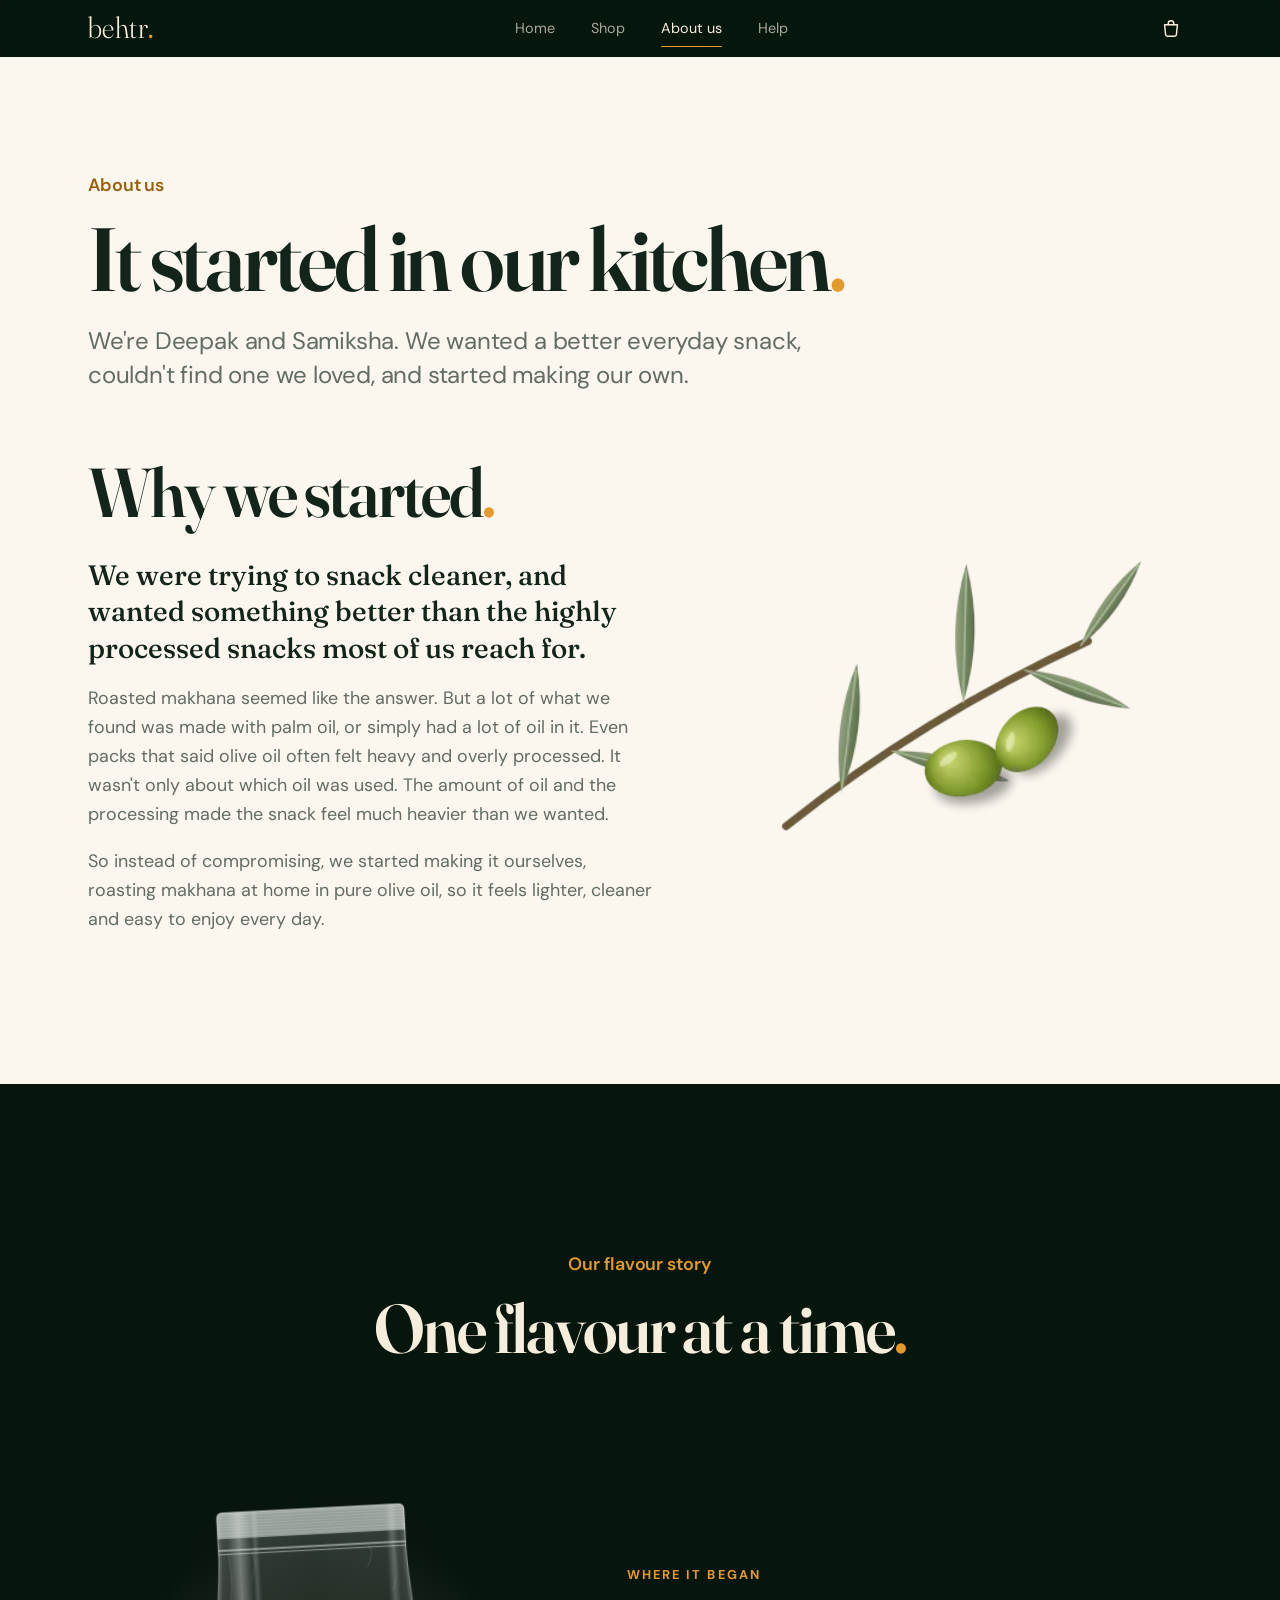
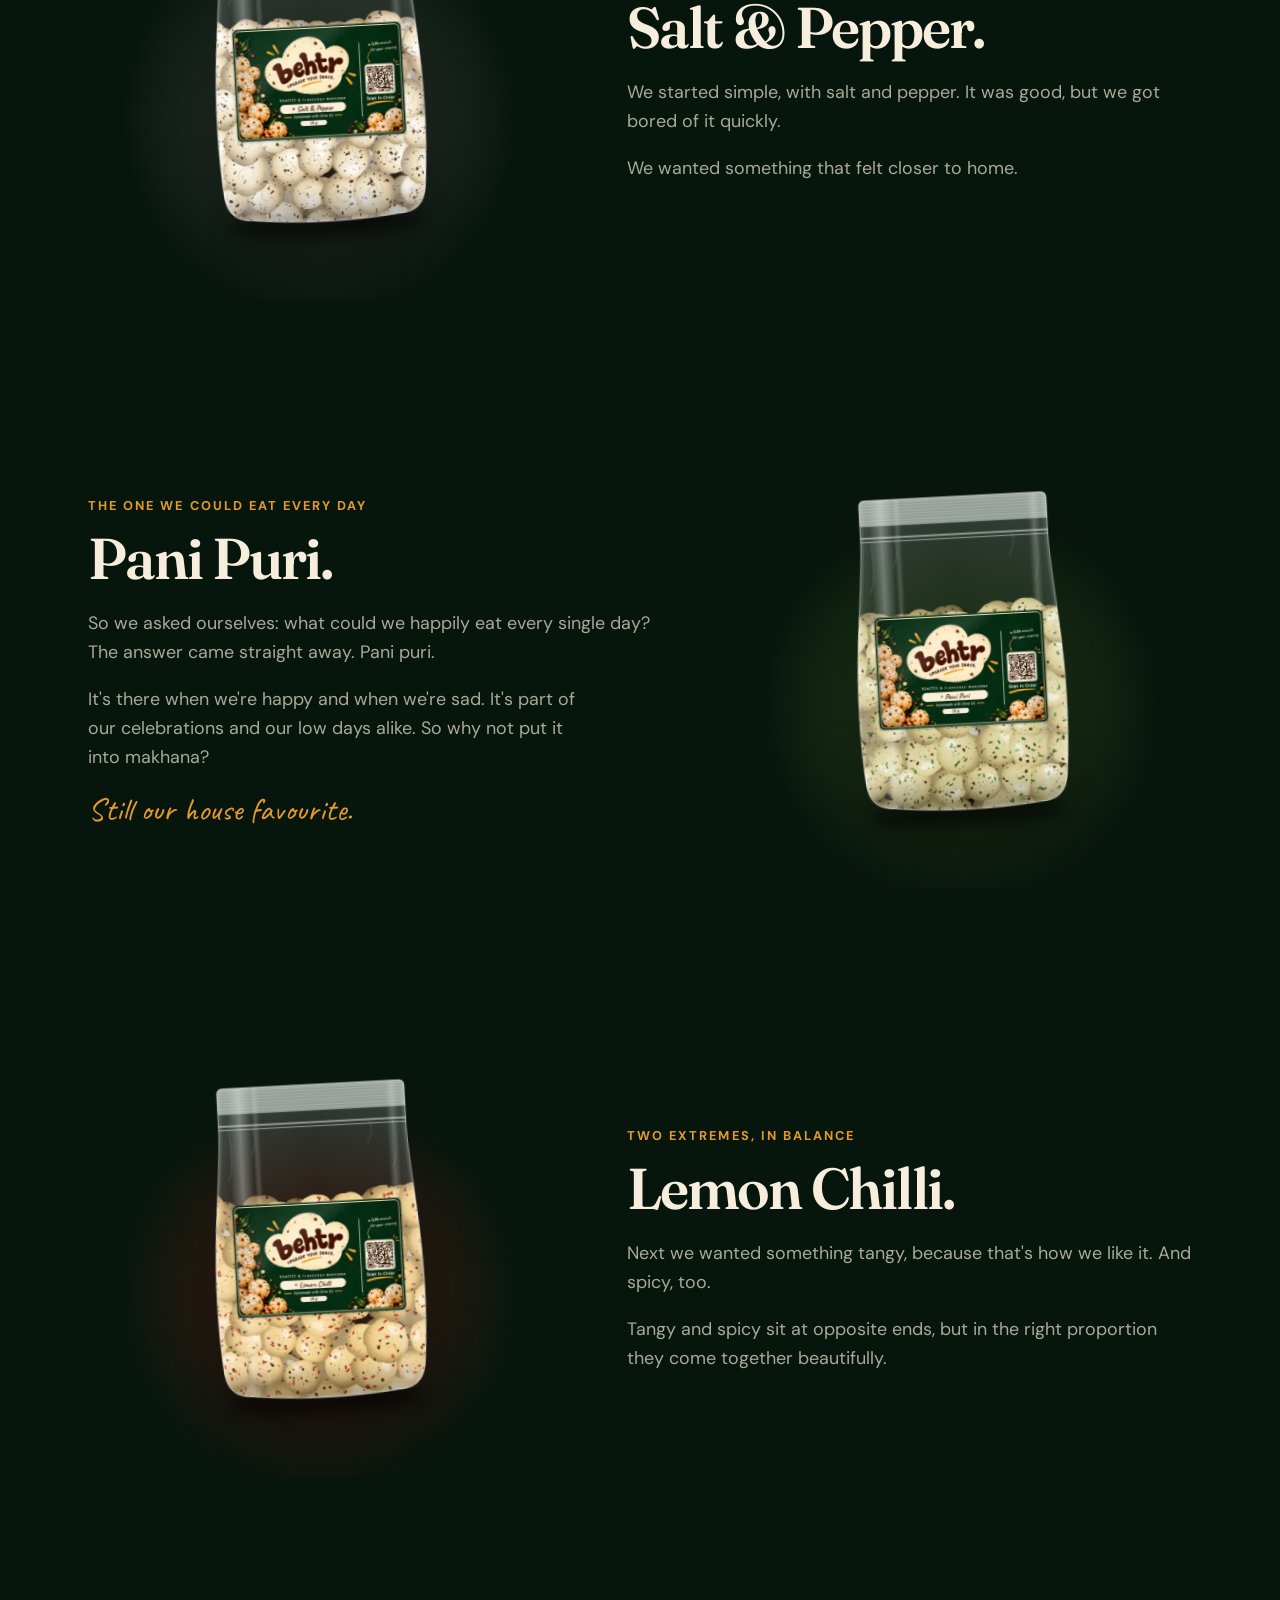
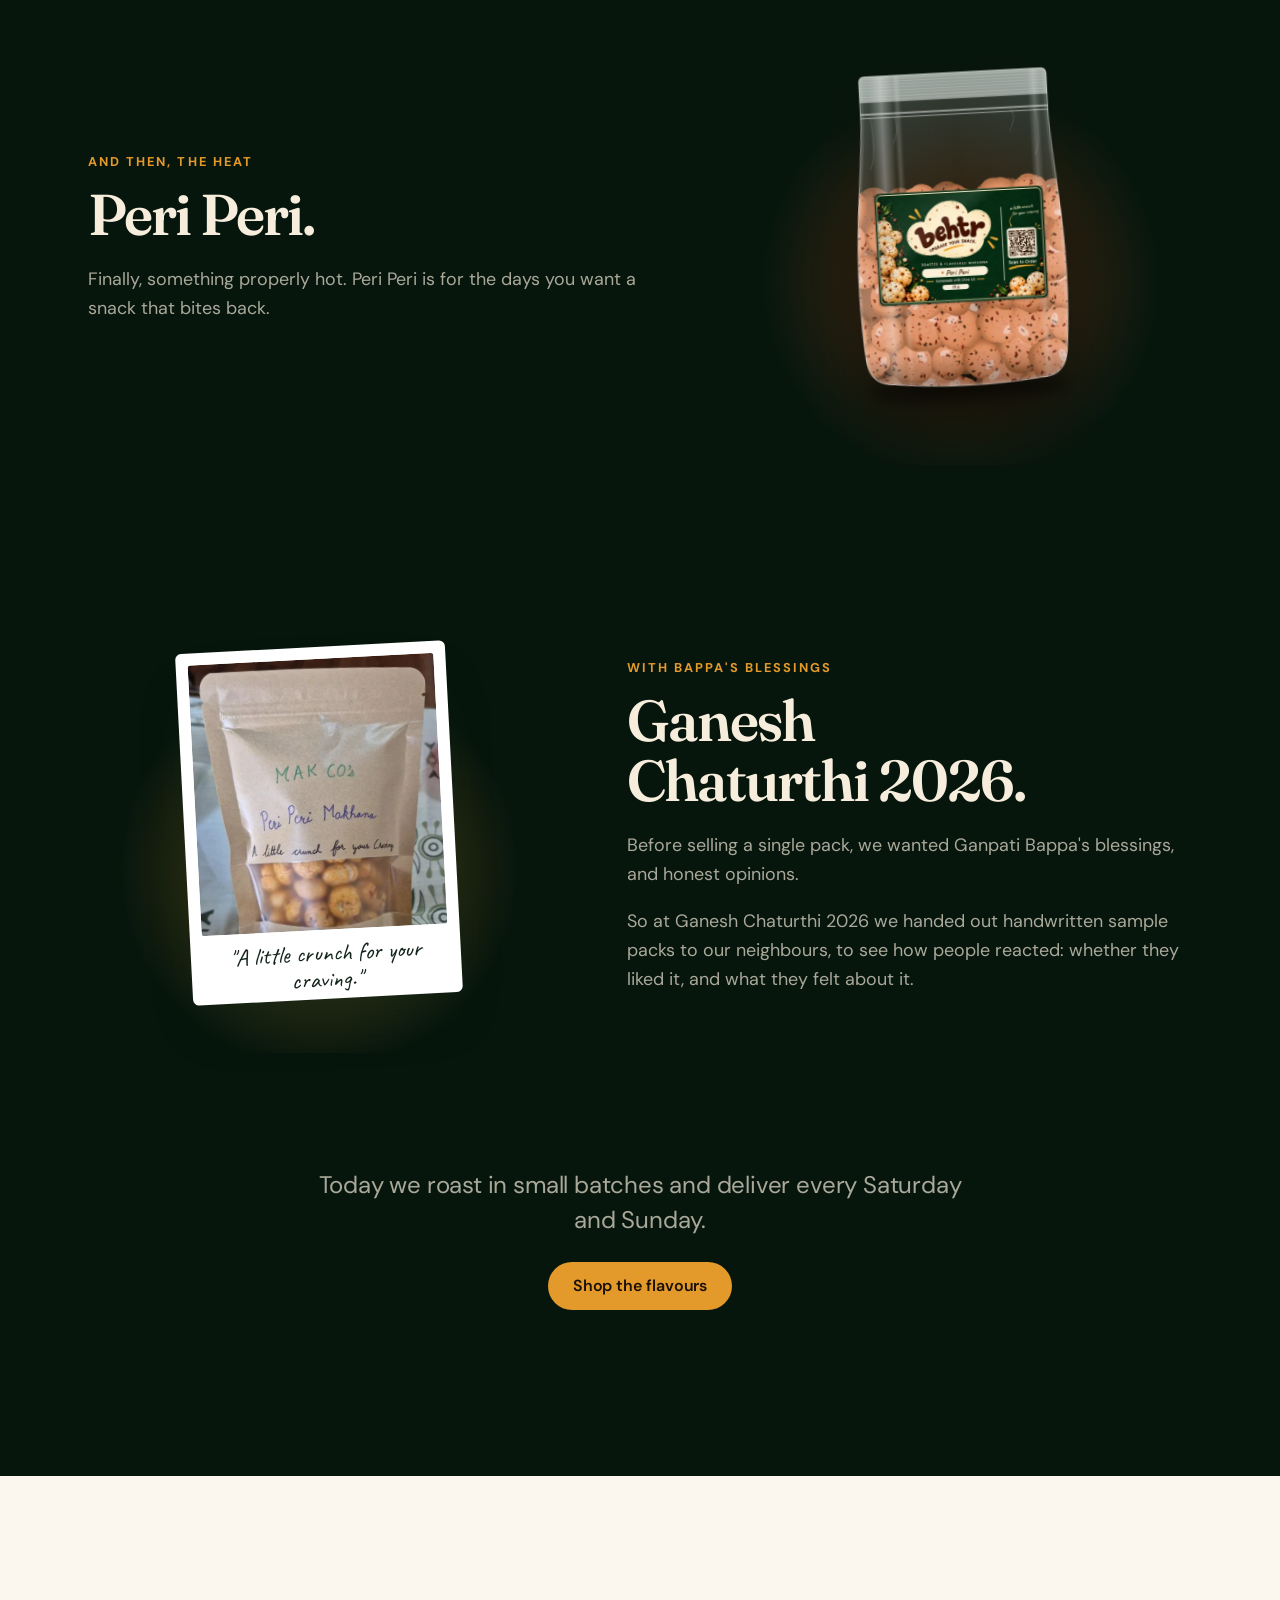
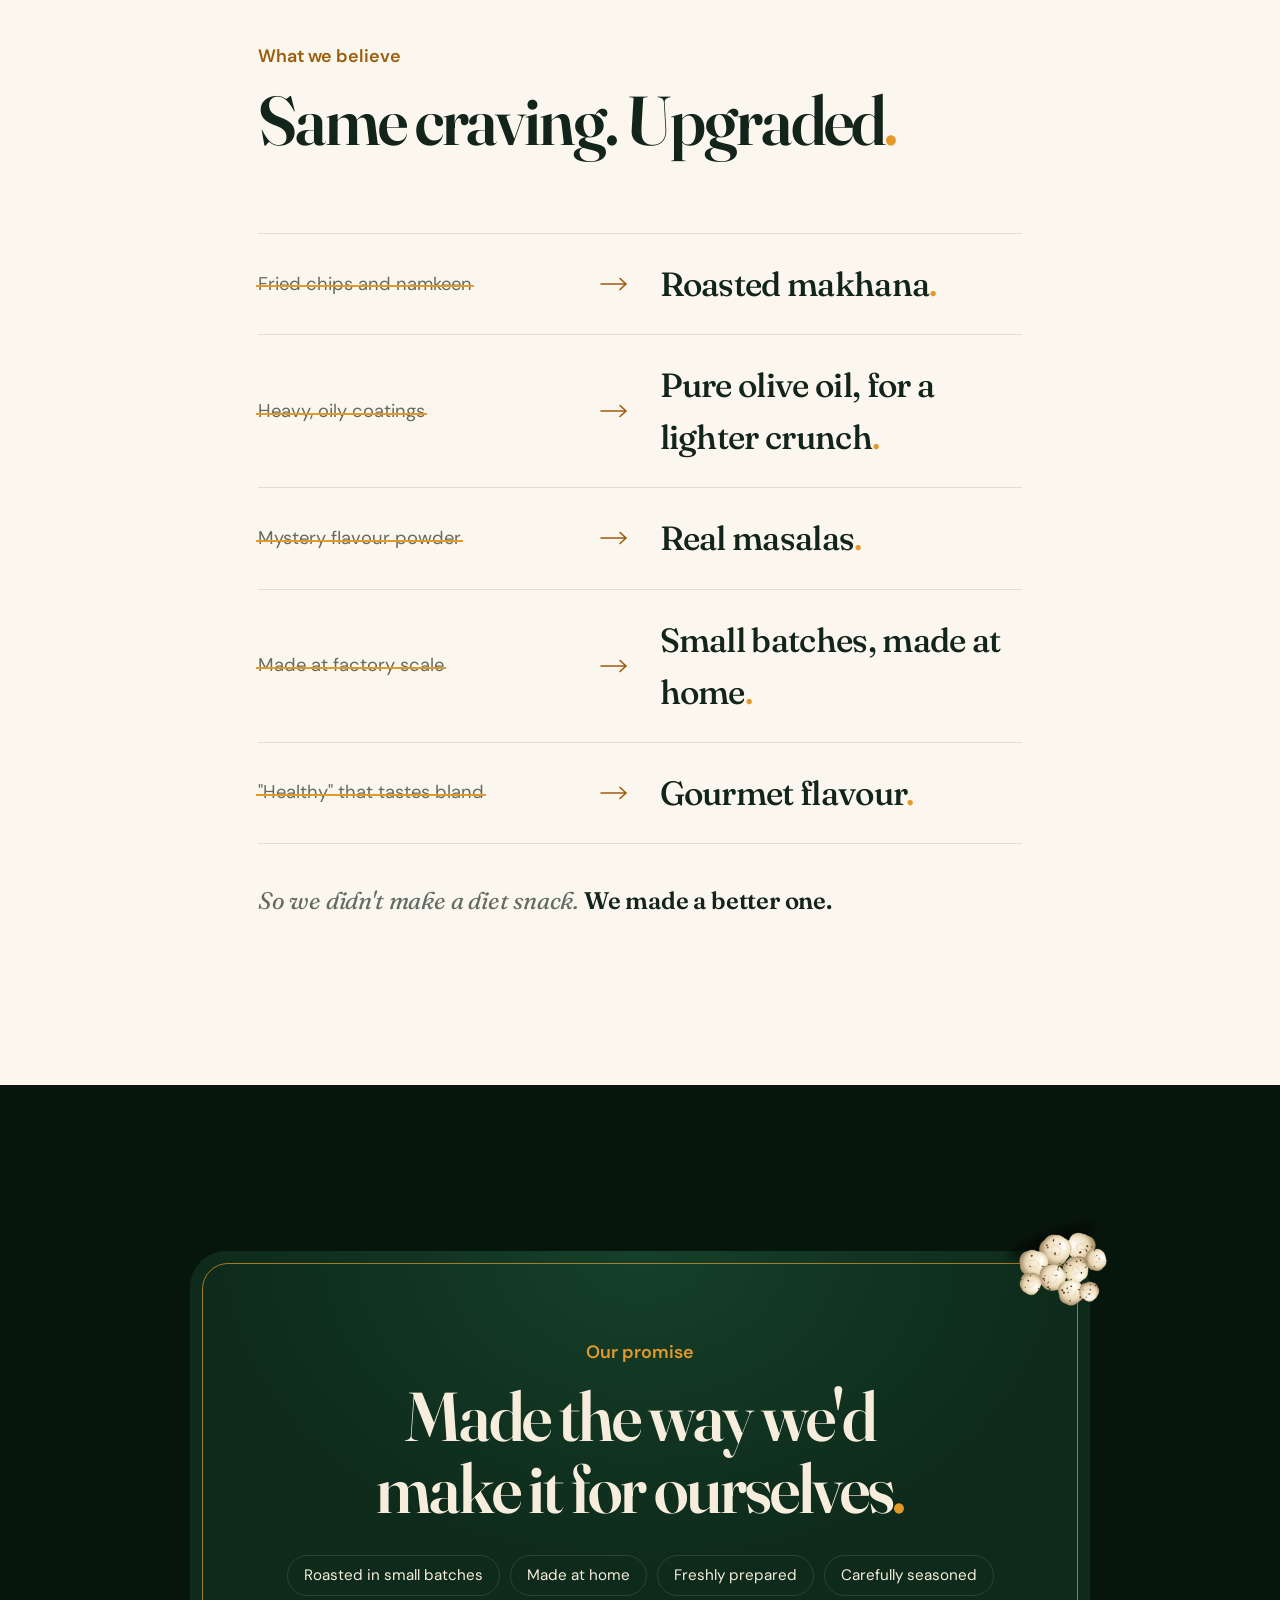
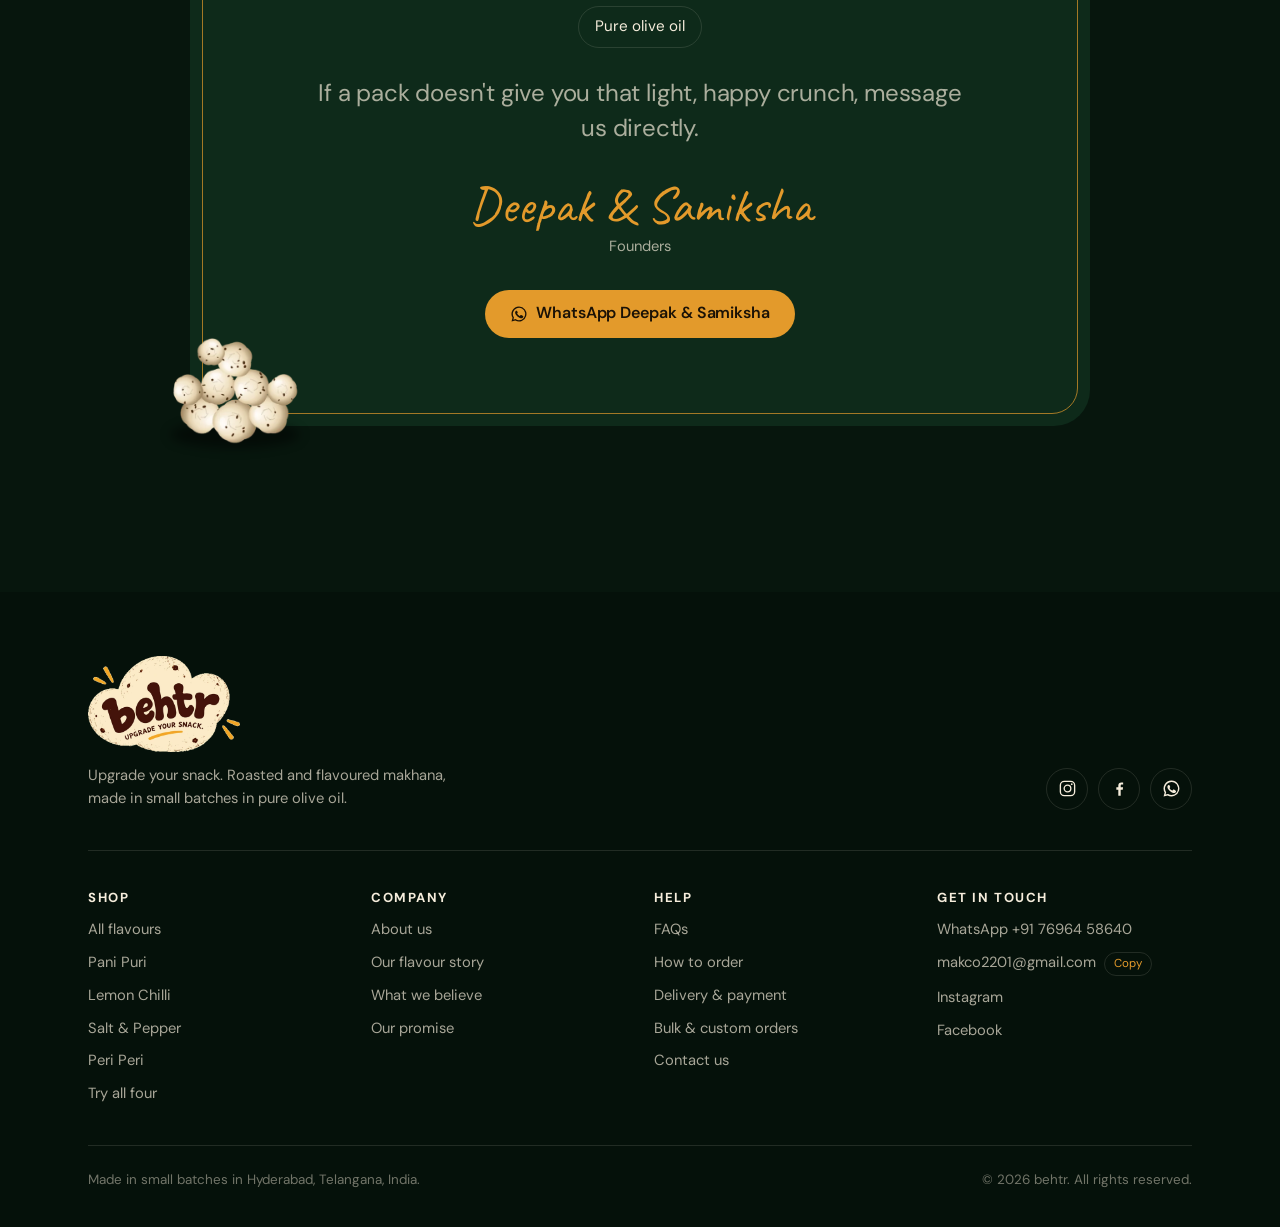
==== commit 7eff623c: "Upgraded the logo to behtr and a few design changes" ====
--- a/about.html
+++ b/about.html
@@ -3,17 +3,17 @@
 <head>
 <meta charset="utf-8">
 <meta name="viewport" content="width=device-width, initial-scale=1, viewport-fit=cover">
-<title>About us · MAK CO.</title>
-<meta name="description" content="How MAK CO. started: two people in a home kitchen, roasting makhana in pure olive oil, one flavour at a time.">
+<title>About us · behtr</title>
+<meta name="description" content="How behtr started: two people in a home kitchen, roasting makhana in pure olive oil, one flavour at a time.">
 <meta name="theme-color" content="#07160d">
-<link rel="icon" href="data:image/svg+xml,%3Csvg xmlns='http://www.w3.org/2000/svg' viewBox='0 0 64 64'%3E%3Crect width='64' height='64' rx='14' fill='%230E2A1A'/%3E%3Cpath d='M30.5 52h3V34h-3z' fill='%23E39A2B'/%3E%3Cpath d='M32 35c-10 .5-16-6-15.5-16 10 0 16 6.5 15.5 16zM32 31c-.5-10 5.5-17 15.5-17.5.5 10.5-5.5 17.5-15.5 17.5z' fill='%23E39A2B'/%3E%3C/svg%3E">
-<link rel="preconnect" href="https://fonts.googleapis.com"><link rel="preconnect" href="https://fonts.gstatic.com" crossorigin><link rel="stylesheet" href="https://fonts.googleapis.com/css2?family=Fraunces:ital,opsz,wght@0,9..144,400..700;1,9..144,400..700&family=DM+Sans:ital,opsz,wght@0,9..40,400..700;1,9..40,400..700&family=Caveat:wght@500..700&display=swap">
+<link rel="icon" type="image/png" href="assets/img/icon-180.png"><link rel="apple-touch-icon" href="assets/img/icon-180.png">
+<link rel="preconnect" href="https://fonts.googleapis.com"><link rel="preconnect" href="https://fonts.gstatic.com" crossorigin><link rel="stylesheet" href="https://fonts.googleapis.com/css2?family=Fraunces:ital,opsz,wght,SOFT@0,9..144,300..700,0..100;1,9..144,300..700,0..100&family=DM+Sans:ital,opsz,wght@0,9..40,400..700;1,9..40,400..700&family=Caveat:wght@500..700&display=swap">
 <link rel="stylesheet" href="assets/site.css">
 </head>
 <body data-page="about">
 <header class="gnav">
   <div class="wrap gnav-row">
-    <a class="brand" href="index.html" aria-label="MAK CO. home"><svg class="logo" viewBox="-20 -10 8788 1520" aria-hidden="true" focusable="false"><path fill="currentColor" d="M979.815024793148 1038.0986454077065 882.3014481663704 1069.7035407274961 1234.188173621893 150.35101236775517Q1253.4460832625628 99.05817544460297 1278.830999713391 79.52908772230148Q1304.2159161642194 60.0 1349.1924519725144 60.0H1665.1386055536568Q1694.6374842263758 60.0 1709.0072385556996 71.64372221194208Q1723.3769928850234 83.28744442388415 1723.3769928850234 104.07679563760757Q1723.3769928850234 121.84526436030865 1713.6213722992688 133.8780478257686Q1703.8657517135143 145.91083129122853 1683.8083407990634 152.32539054006338L1630.8174532614648 166.0904684588313Q1599.4433523267508 174.9884176775813 1588.185405291617 192.05740298517048Q1576.927458256483 209.12638829275966 1579.358640000224 246.22474485635757L1654.8369805142283 1285.8348459154367Q1656.8369805142283 1319.4790906868875 1668.0331715550274 1332.9189247228205Q1679.2293625958264 1346.3587587587535 1707.1951909027994 1354.2817470915616L1758.7561824321747 1367.6746094599366Q1777.9767403192818 1373.4091760329902 1787.01267956011 1384.9974288716912Q1796.0486188009381 1396.5856817103922 1796.0486188009381 1413.646988645196Q1796.0486188009381 1433.5472786054015 1781.8127640206367 1446.7736393027008Q1767.5769092403352 1460.0 1738.0780305676162 1460.0H1234.7722712568939Q1204.8611990064383 1460.0 1190.4914446771145 1447.911747161299Q1176.1216903477907 1435.823494322598 1176.1216903477907 1415.9232043623924Q1176.1216903477907 1398.8618974275887 1185.0070021729916 1386.7045906595886Q1193.8923139981925 1374.5472838915884 1216.3703351095319 1367.6746094599366L1268.3894418217242 1354.2817470915616Q1300.9117508158088 1344.9528518021107 1312.297075105831 1330.3036598302424Q1323.6823993958533 1315.6544678583741 1321.7868158482015 1285.6839291416109L1240.2833328470588 226.2543704174459L1328.660956542939 217.69141824170947L911.0098798312247 1323.101052209735Q893.0719775147736 1371.8332518227398 874.1203728057444 1385.7259028032422Q855.1687680967152 1399.6185537837446 829.7872430942953 1399.6185537837446Q811.2071961313486 1399.6185537837446 795.8060106951743 1394.5839152149856Q780.4048252590001 1389.5492766462266 766.9786007087678 1372.4649552237242Q753.5523761585355 1355.3806338012218 739.001628305763 1319.117674704641L309.2787934206426 247.73917936906219L394.10611568018794 217.64092617854476L309.5962476283312 1247.6660886518657Q306.02067140489817 1291.871656820178 329.60509725287557 1315.8319814968854Q353.18952310085297 1339.7923061735928 393.6619427315891 1356.638968925923L441.8912051357329 1372.7960948236287Q456.51530430838466 1379.2106540724635 464.6839065775275 1388.8239460252225Q472.8525088466704 1398.4372379779816 472.8525088466704 1414.216042574495Q472.8525088466704 1434.6853864639997 458.744320679456 1447.3426932319999Q444.6361325122416 1460.0 415.1372538395226 1460.0H92.80100763961673Q63.302128966897726 1460.0 49.27237097546458 1447.911747161299Q35.24261298403144 1435.823494322598 35.24261298403144 1415.9232043623924Q35.24261298403144 1395.4810295850039 47.17193962447345 1384.7724617533386Q59.101266264915466 1374.0638939216733 78.566242787987 1365.9674476720393L116.83173819631338 1353.3290618024766Q152.59749725833535 1340.6085123829544 175.06654037721455 1315.7819694187492Q197.53558349609375 1290.955426454544 201.2220984660089 1246.653279736638L281.1539172530174 279.0954380519688Q285.5267115198076 227.24246198683977 273.3276665266603 201.29531467147171Q261.12862153351307 175.34816735610366 228.0958817601204 166.19488491117954L178.28455789014697 153.81425274163485Q156.45601810887456 146.99402220919728 146.13607693463564 135.27186982147396Q135.81613576039672 123.54971743375063 135.81613576039672 104.8212267383933Q135.81613576039672 60.0 195.43197520077229 60.0H509.48596496507525Q551.2778925932944 60.0 576.6889131572098 77.06759355589747Q602.0999337211251 94.13518711179495 622.0650051496923 146.03208497911692Z M2191.234297502786 890.7780939228833H2768.302844926715L2772.098061274737 990.6393183320761H2185.204737789929ZM2308.074130076915 1415.9232043623924Q2308.074130076915 1435.823494322598 2294.3382752966136 1447.911747161299Q2280.602420516312 1460.0 2250.8879509717226 1460.0H1933.1890629306436Q1904.0958555415273 1460.0 1889.915470134467 1448.0456467103213Q1875.7350847274065 1436.0912934206426 1875.7350847274065 1416.191003460437Q1875.7350847274065 1401.4059122428298 1883.8390128985047 1391.2402942273766Q1891.942941069603 1381.0746762119234 1911.452180545777 1371.0889330357313L1942.3523693680763 1358.4935243837535Q1973.6408927813172 1343.3127297833562 1992.9745000060648 1316.2339432183653Q2012.3081072308123 1289.1551566533744 2032.5118109472096 1223.60837655887L2340.763344347477 256.65105449035764Q2355.184768933803 210.50308433920145 2348.4482935722917 188.95727968961Q2341.7118182107806 167.41147504001856 2306.9780660271645 154.2257094271481Q2281.562328413129 144.01335341855884 2271.0804917234927 132.20962754450738Q2260.5986550338566 120.40590167045593 2260.5986550338566 103.5411974415183Q2260.5986550338566 82.79776783287525 2274.9684093631804 71.39888391643763Q2289.338163692504 60.0 2318.9479811117053 60.0H2823.7827696464956Q2853.6081779375672 60.0 2867.6840290557593 71.39888391643763Q2881.7598801739514 82.79776783287525 2881.7598801739514 103.27339834347367Q2881.7598801739514 121.27621043100953 2871.2477310616523 133.09571700915694Q2860.735581949353 144.91522358730435 2837.7276456169784 152.8657240755856Q2811.6689925938845 161.1634010002017 2806.6889816075563 176.37747981213033Q2801.708970621228 191.59155862405896 2812.7051570415497 225.99883375689387L3150.587273094803 1259.2877208851278Q3165.9262436553836 1307.8486473821104 3183.360937155783 1331.1084638126194Q3200.7956306561828 1354.3682802431285 3231.259003330022 1364.22872447595Q3258.438135281205 1375.3401096388698 3267.715769506991 1386.548677470535Q3276.9934037327766 1397.7572453022003 3276.9934037327766 1415.9232043623924Q3276.9934037327766 1435.823494322598 3262.64975351654 1447.911747161299Q3248.306103300303 1460.0 3218.748494107276 1460.0H2758.689268730581Q2728.8826129324734 1460.0 2714.797385567799 1447.911747161299Q2700.712158203125 1435.823494322598 2700.712158203125 1415.9232043623924Q2700.712158203125 1399.1631522588432 2710.5032591484487 1388.8406738918275Q2720.2943600937724 1378.5181955248117 2740.6930038668215 1371.0889330357313L2791.9335197769105 1359.0925109423697Q2817.848670206964 1350.6254004240036 2817.4299026485533 1333.0342274829745Q2817.0111350901425 1315.4430545419455 2804.78689192608 1276.8013077415526L2457.428858883679 188.77704480662942L2491.129443574697 161.8259349130094L2158.2712986916304 1209.2108077779412Q2144.733227454126 1252.360962729901 2146.523910265416 1280.1574314162135Q2148.314593076706 1307.953900102526 2167.299721194431 1326.2533405777067Q2186.2848493121564 1344.5527810528874 2223.4380809515715 1360.0223646126688L2269.106093328446 1372.2270408943295Q2287.9479133710265 1379.8131637349725 2298.0110217239708 1389.4097278211266Q2308.074130076915 1399.0062919072807 2308.074130076915 1415.9232043623924Z M3797.1513876467943 914.79553411901 4383.2061927467585 332.8448058217764Q4425.938738454133 291.2840593792498 4439.079529624432 257.72774445451796Q4452.220320794731 224.1714295297861 4439.745201325044 199.8838354628533Q4427.270081855357 175.59624139592052 4391.841239091009 163.14291235804558L4345.1883624866605 151.18728268146515Q4324.639380656183 143.5489516146481 4315.429853197187 132.3958531562239Q4306.220325738192 121.24275469779968 4306.220325738192 104.02458741143346Q4306.220325738192 83.23523619771004 4320.560714807361 71.61761809885502Q4334.901103876531 60.0 4364.027766998857 60.0H4769.973143585026Q4799.95541222766 60.0 4813.975793972611 71.58825283870101Q4827.996175717562 83.17650567740202 4827.996175717562 103.96585689112544Q4827.996175717562 121.8118086270988 4816.432949528098 131.8790074530989Q4804.869723338634 141.946206279099 4771.406066421419 154.051304820925Q4753.6785968616605 159.76343762129545 4735.688982423395 169.04361303709447Q4717.699367985129 178.3237884528935 4692.033653538674 197.68343364074826Q4666.367939092219 217.04307882860303 4626.364359423518 252.6993105392903Q4586.3607797548175 288.3555422499776 4523.657587960362 346.8260742612183L3840.1259217597544 1006.506681073457ZM4030.839601844549 728.1643088757992 4287.499634262174 511.06932570785284 4757.071043159813 1286.6796312779188Q4779.634153511375 1324.0531116314232 4801.2136224024 1340.2971742860973Q4822.793091293424 1356.5412369407713 4851.679262962192 1362.666535884142Q4879.05480780825 1372.3510242290795 4888.926481392235 1385.681919215247Q4898.798154976219 1399.0128142014146 4898.798154976219 1416.0865870080888Q4898.798154976219 1436.2022321671247 4884.268396984786 1448.1011160835624Q4869.738638993353 1460.0 4840.1875520944595 1460.0H4337.578146405518Q4307.915885087103 1460.0 4293.680030306801 1447.937851274386Q4279.4441755265 1435.875702548772 4279.4441755265 1415.191003460437Q4279.4441755265 1397.594098329544 4288.7479138653725 1385.9013112019747Q4298.051652204245 1374.2085240744054 4314.395379036665 1369.5786096267402L4365.032849378884 1359.0560560189188Q4384.607503842562 1353.675188176334 4385.756001260132 1336.9669613894075Q4386.904498677701 1320.2587346024811 4366.828934919089 1286.213810492307ZM3901.0314184054732 1300.0920685231686Q3901.0314184054732 1321.3643632903695 3911.5894374363124 1334.1513737626374Q3922.1474564671516 1346.9383842349052 3944.0497979819775 1354.5495461896062L3994.851572729647 1367.406810361892Q4017.9321035034955 1376.5891562439501 4026.114461850375 1387.4577277377248Q4034.2968201972544 1398.3262992314994 4034.2968201972544 1415.9232043623924Q4034.2968201972544 1435.823494322598 4020.46266406402 1447.911747161299Q4006.6285079307854 1460.0 3977.0186905115843 1460.0H3477.6882560625672Q3448.3462377414107 1460.0 3434.378182059154 1447.911747161299Q3420.410126376897 1435.823494322598 3420.410126376897 1415.9232043623924Q3420.410126376897 1380.1919015794992 3459.8553738445044 1367.406810361892L3516.347687885165 1354.5495461896062Q3540.6371838636696 1347.5074381642044 3552.846895309165 1334.435900727287Q3565.0566067546606 1321.3643632903695 3565.0566067546606 1300.0920685231686V219.90793147683144Q3565.0566067546606 198.6356367096305 3552.846895309165 185.537995159626Q3540.6371838636696 172.44035360962152 3516.347687885165 165.4504538103938L3459.8553738445044 152.59318963810802Q3420.410126376897 139.80809842050076 3420.410126376897 104.07679563760757Q3420.410126376897 83.28744442388415 3434.378182059154 71.64372221194208Q3448.3462377414107 60.0 3477.6882560625672 60.0H3988.3997690975666Q4018.0095865167677 60.0 4031.8437426500022 71.64372221194208Q4045.6778987832367 83.28744442388415 4045.6778987832367 104.07679563760757Q4045.6778987832367 139.80809842050076 4006.2326513156295 152.59318963810802L3949.7403372749686 165.4504538103938Q3926.1308339722455 172.44035360962152 3913.5811261888593 185.537995159626Q3901.0314184054732 198.6356367096305 3901.0314184054732 219.90793147683144Z M6585.118932116777 1077.612151928246Q6583.611445724964 1153.4940404333174 6543.806704539806 1227.8355909325182Q6504.001963354647 1302.177141431719 6430.537299593911 1363.1243016850203Q6357.072635833174 1424.0714619383216 6253.625070383772 1460.4165988117456Q6150.1775049343705 1496.7617356851697 6020.599725212902 1496.7617356851697Q5805.126833289862 1496.7617356851697 5648.446698492393 1404.0024193562567Q5491.766563694924 1311.2431030273438 5406.7690766025335 1147.3980049025267Q5321.771589510143 983.5529067777097 5321.771589510143 770.054813567549Q5321.771589510143 608.3957033827901 5372.469782246277 472.6570980232209Q5423.167974982411 336.9184926636517 5515.007826082408 236.53554650954902Q5606.847677182406 136.15260035544634 5730.814537091181 80.82512357458472Q5854.781396999955 25.497646793723106 6000.697469189763 25.497646793723106Q6099.014081712812 25.497646793723106 6161.01991991885 44.65179843083024Q6223.025758124888 63.805950067937374 6258.946616459638 83.30009804293513Q6294.867474794388 102.79424601793289 6314.429029867053 102.79424601793289Q6338.532705429941 102.79424601793289 6354.285212986171 85.26361683569849Q6370.037720542401 67.73298765346408 6386.085196308792 50.48688543587923Q6402.132672075182 33.24078321829438 6425.49999011308 33.24078321829438Q6442.5800495408475 33.24078321829438 6453.964401738718 44.10217461362481Q6465.348753936589 54.96356600895524 6472.953629270196 81.28257184103131L6576.516319081187 436.6077657341957Q6583.303093880415 459.04804618656635 6572.356092210859 476.2190553471446Q6561.409090541303 493.39006450772285 6539.190687581897 498.21658166125417Q6516.447257973254 502.93216006830335 6498.038892438635 493.87961079739034Q6479.630526904017 484.82706152647734 6469.096612289548 461.0186147764325Q6415.269020143896 337.53432892262936 6350.194378618151 265.29258072562516Q6285.119737092406 193.05083252862096 6210.371822990477 161.93465969525278Q6135.623908888549 130.8184868618846 6051.524598456919 130.8184868618846Q5965.587247692049 130.8184868618846 5894.314241671935 170.12214723043144Q5823.041235651821 209.42580759897828 5771.221150593832 283.3731783591211Q5719.401065535843 357.3205491192639 5691.175165073946 461.7255761809647Q5662.949264612049 566.1306032426655 5662.949264612049 696.7120744735003Q5662.949264612049 900.6716540269554 5723.030309714377 1040.2025070618838Q5783.111354816705 1179.7333600968122 5888.0800805315375 1250.834383746609Q5993.04880624637 1321.935407396406 6128.316500209272 1321.935407396406Q6258.27407630533 1321.935407396406 6355.0044332146645 1256.9247895143926Q6451.734790123999 1191.9141716323793 6503.245345208794 1071.971819166094Q6514.53234321624 1049.9353156723082 6527.500398898497 1042.4913911633193Q6540.468454580754 1035.0474666543305 6556.496305782348 1037.9449445270002Q6571.5304436050355 1040.2211602441967 6578.380157234147 1050.4517954010516Q6585.229870863259 1060.6824305579066 6585.118932116777 1077.612151928246Z M7440.294347628951 26.208729531615973Q7605.1991073824465 26.208729531615973 7738.093281770125 80.04529320076108Q7870.9874561578035 133.8818568699062 7965.61397668533 232.5688581224531Q8060.240497212857 331.255859375 8110.966818688437 466.86264149844646Q8161.693140164018 602.4694236218929 8161.693140164018 766.7945053316653Q8161.693140164018 923.8361669406295 8111.313337320462 1056.9764709472656Q8060.933534476906 1190.1167749539018 7967.1109899599105 1288.3701477050781Q7873.288445442915 1386.6235204562545 7741.757266944274 1440.8768932074308Q7610.226088445634 1495.1302659586072 7448.302074979991 1495.1302659586072Q7284.717558223754 1495.1302659586072 7152.198978370056 1441.3491716627032Q7019.680398516357 1387.5680773667991 6924.958719946444 1288.77013736777Q6830.237041376531 1189.972197368741 6779.510719900951 1053.8138648234308Q6728.7843984253705 917.6555322781205 6728.7843984253705 752.2797936238348Q6728.7843984253705 595.9624950140715 6779.141240466386 463.3998455423862Q6829.498082507402 330.8371960707009 6923.297666221857 232.77633555233479Q7017.097249936312 134.7154750339687 7148.141895154491 80.46210228279233Q7279.18654037267 26.208729531615973 7440.294347628951 26.208729531615973ZM7817.14548593387 970.113474112004Q7817.14548593387 835.3639646284282 7793.134374419227 710.2844665739685Q7769.123262904584 585.2049685195088 7726.5981859229505 478.9731993339956Q7684.073108941317 372.7414301484823 7627.404375253245 293.4114132951945Q7570.735641565174 214.0813964419067 7504.89417526871 169.75853428430855Q7439.0527089722455 125.43567212671041 7368.55861691758 125.43567212671041Q7279.135462414473 125.43567212671041 7213.426582293585 175.21205713041127Q7147.717702172697 224.98844213411212 7111.878576144576 319.44205853156745Q7076.039450116456 413.8956749290228 7076.039450116456 549.0067464485765Q7076.039450116456 684.4678100161254 7099.887296821922 810.0401279721409Q7123.735143527389 935.6124459281564 7166.181790333241 1042.2293574158102Q7208.628437139094 1148.846268903464 7265.078436644748 1228.4765934254974Q7321.528436150402 1308.1069179475307 7387.343680497259 1352.540718851611Q7453.158924844116 1396.9745197556913 7523.385217800736 1396.9745197556913Q7614.415509935468 1396.9745197556913 7680.055453963578 1347.2306433226913Q7745.695397991687 1297.4867668896914 7781.420441962779 1202.3509616684169Q7817.14548593387 1107.2151564471424 7817.14548593387 970.113474112004Z"/><path class="sprout" d="M7391 1427 C7417 1387 7429 1307 7431 948 L7463 948 C7465 1307 7477 1387 7503 1427 Z M7441 1078 C7448 857 7291 786 7205 771 C7198 971 7319 1093 7441 1078 Z M7453 958 C7462 663 7650 582 7748 573 C7757 824 7632 967 7453 958 Z"/><path class="dot" d="M8476.099973283906 1482.6992989555001Q8424.942307077348 1482.6992989555001 8383.030929223878 1456.677473509481Q8341.11955137041 1430.655648063462 8316.657913984043 1387.3635010484966Q8292.196276597679 1344.0713540335312 8292.196276597679 1293.5863901488483Q8292.196276597679 1241.579993689856 8316.669764172286 1199.040085281457Q8341.143251746893 1156.500176873058 8383.108233534442 1131.1177568677813Q8425.07321532199 1105.7353368625045 8476.113237833773 1105.7353368625045Q8528.721722037508 1105.7353368625045 8570.558373900585 1131.1438609808683Q8612.39502576366 1156.5523850992322 8636.7639790494 1199.053730613298Q8661.132932335138 1241.555076127364 8661.132932335138 1293.5679888888033Q8661.132932335138 1344.06686070259 8636.759271260595 1387.3709899333985Q8612.385610186053 1430.6751191642072 8570.596740992904 1456.6872090598536Q8528.807871799756 1482.6992989555001 8476.099973283906 1482.6992989555001Z"/></svg></a>
+    <a class="brand" href="index.html" aria-label="behtr home">behtr<span class="dot">.</span></a>
     <nav class="gnav-links" aria-label="Main"><a href="index.html">Home</a><a href="shop.html">Shop</a><a href="about.html" aria-current="page">About us</a><a href="help.html">Help</a></nav>
     <div class="gnav-right">
       <button class="bag-btn" type="button" aria-label="Bag"><svg viewBox="0 0 24 24" fill="none" stroke="currentColor" stroke-width="1.6" stroke-linecap="round" stroke-linejoin="round" aria-hidden="true"><path d="M5 8.5h14l-1.1 10.6a2 2 0 0 1-2 1.9H8.1a2 2 0 0 1-2-1.9z"/><path d="M9 8.5V7a3 3 0 0 1 6 0v1.5"/></svg><span class="bag-count">0</span></button>
@@ -91,7 +91,7 @@
 <footer class="footer">
   <div class="wrap">
     <div class="f-top">
-      <div><a class="brand" href="index.html" aria-label="MAK CO. home"><svg class="logo" viewBox="-20 -10 8788 1520" aria-hidden="true" focusable="false"><path fill="currentColor" d="M979.815024793148 1038.0986454077065 882.3014481663704 1069.7035407274961 1234.188173621893 150.35101236775517Q1253.4460832625628 99.05817544460297 1278.830999713391 79.52908772230148Q1304.2159161642194 60.0 1349.1924519725144 60.0H1665.1386055536568Q1694.6374842263758 60.0 1709.0072385556996 71.64372221194208Q1723.3769928850234 83.28744442388415 1723.3769928850234 104.07679563760757Q1723.3769928850234 121.84526436030865 1713.6213722992688 133.8780478257686Q1703.8657517135143 145.91083129122853 1683.8083407990634 152.32539054006338L1630.8174532614648 166.0904684588313Q1599.4433523267508 174.9884176775813 1588.185405291617 192.05740298517048Q1576.927458256483 209.12638829275966 1579.358640000224 246.22474485635757L1654.8369805142283 1285.8348459154367Q1656.8369805142283 1319.4790906868875 1668.0331715550274 1332.9189247228205Q1679.2293625958264 1346.3587587587535 1707.1951909027994 1354.2817470915616L1758.7561824321747 1367.6746094599366Q1777.9767403192818 1373.4091760329902 1787.01267956011 1384.9974288716912Q1796.0486188009381 1396.5856817103922 1796.0486188009381 1413.646988645196Q1796.0486188009381 1433.5472786054015 1781.8127640206367 1446.7736393027008Q1767.5769092403352 1460.0 1738.0780305676162 1460.0H1234.7722712568939Q1204.8611990064383 1460.0 1190.4914446771145 1447.911747161299Q1176.1216903477907 1435.823494322598 1176.1216903477907 1415.9232043623924Q1176.1216903477907 1398.8618974275887 1185.0070021729916 1386.7045906595886Q1193.8923139981925 1374.5472838915884 1216.3703351095319 1367.6746094599366L1268.3894418217242 1354.2817470915616Q1300.9117508158088 1344.9528518021107 1312.297075105831 1330.3036598302424Q1323.6823993958533 1315.6544678583741 1321.7868158482015 1285.6839291416109L1240.2833328470588 226.2543704174459L1328.660956542939 217.69141824170947L911.0098798312247 1323.101052209735Q893.0719775147736 1371.8332518227398 874.1203728057444 1385.7259028032422Q855.1687680967152 1399.6185537837446 829.7872430942953 1399.6185537837446Q811.2071961313486 1399.6185537837446 795.8060106951743 1394.5839152149856Q780.4048252590001 1389.5492766462266 766.9786007087678 1372.4649552237242Q753.5523761585355 1355.3806338012218 739.001628305763 1319.117674704641L309.2787934206426 247.73917936906219L394.10611568018794 217.64092617854476L309.5962476283312 1247.6660886518657Q306.02067140489817 1291.871656820178 329.60509725287557 1315.8319814968854Q353.18952310085297 1339.7923061735928 393.6619427315891 1356.638968925923L441.8912051357329 1372.7960948236287Q456.51530430838466 1379.2106540724635 464.6839065775275 1388.8239460252225Q472.8525088466704 1398.4372379779816 472.8525088466704 1414.216042574495Q472.8525088466704 1434.6853864639997 458.744320679456 1447.3426932319999Q444.6361325122416 1460.0 415.1372538395226 1460.0H92.80100763961673Q63.302128966897726 1460.0 49.27237097546458 1447.911747161299Q35.24261298403144 1435.823494322598 35.24261298403144 1415.9232043623924Q35.24261298403144 1395.4810295850039 47.17193962447345 1384.7724617533386Q59.101266264915466 1374.0638939216733 78.566242787987 1365.9674476720393L116.83173819631338 1353.3290618024766Q152.59749725833535 1340.6085123829544 175.06654037721455 1315.7819694187492Q197.53558349609375 1290.955426454544 201.2220984660089 1246.653279736638L281.1539172530174 279.0954380519688Q285.5267115198076 227.24246198683977 273.3276665266603 201.29531467147171Q261.12862153351307 175.34816735610366 228.0958817601204 166.19488491117954L178.28455789014697 153.81425274163485Q156.45601810887456 146.99402220919728 146.13607693463564 135.27186982147396Q135.81613576039672 123.54971743375063 135.81613576039672 104.8212267383933Q135.81613576039672 60.0 195.43197520077229 60.0H509.48596496507525Q551.2778925932944 60.0 576.6889131572098 77.06759355589747Q602.0999337211251 94.13518711179495 622.0650051496923 146.03208497911692Z M2191.234297502786 890.7780939228833H2768.302844926715L2772.098061274737 990.6393183320761H2185.204737789929ZM2308.074130076915 1415.9232043623924Q2308.074130076915 1435.823494322598 2294.3382752966136 1447.911747161299Q2280.602420516312 1460.0 2250.8879509717226 1460.0H1933.1890629306436Q1904.0958555415273 1460.0 1889.915470134467 1448.0456467103213Q1875.7350847274065 1436.0912934206426 1875.7350847274065 1416.191003460437Q1875.7350847274065 1401.4059122428298 1883.8390128985047 1391.2402942273766Q1891.942941069603 1381.0746762119234 1911.452180545777 1371.0889330357313L1942.3523693680763 1358.4935243837535Q1973.6408927813172 1343.3127297833562 1992.9745000060648 1316.2339432183653Q2012.3081072308123 1289.1551566533744 2032.5118109472096 1223.60837655887L2340.763344347477 256.65105449035764Q2355.184768933803 210.50308433920145 2348.4482935722917 188.95727968961Q2341.7118182107806 167.41147504001856 2306.9780660271645 154.2257094271481Q2281.562328413129 144.01335341855884 2271.0804917234927 132.20962754450738Q2260.5986550338566 120.40590167045593 2260.5986550338566 103.5411974415183Q2260.5986550338566 82.79776783287525 2274.9684093631804 71.39888391643763Q2289.338163692504 60.0 2318.9479811117053 60.0H2823.7827696464956Q2853.6081779375672 60.0 2867.6840290557593 71.39888391643763Q2881.7598801739514 82.79776783287525 2881.7598801739514 103.27339834347367Q2881.7598801739514 121.27621043100953 2871.2477310616523 133.09571700915694Q2860.735581949353 144.91522358730435 2837.7276456169784 152.8657240755856Q2811.6689925938845 161.1634010002017 2806.6889816075563 176.37747981213033Q2801.708970621228 191.59155862405896 2812.7051570415497 225.99883375689387L3150.587273094803 1259.2877208851278Q3165.9262436553836 1307.8486473821104 3183.360937155783 1331.1084638126194Q3200.7956306561828 1354.3682802431285 3231.259003330022 1364.22872447595Q3258.438135281205 1375.3401096388698 3267.715769506991 1386.548677470535Q3276.9934037327766 1397.7572453022003 3276.9934037327766 1415.9232043623924Q3276.9934037327766 1435.823494322598 3262.64975351654 1447.911747161299Q3248.306103300303 1460.0 3218.748494107276 1460.0H2758.689268730581Q2728.8826129324734 1460.0 2714.797385567799 1447.911747161299Q2700.712158203125 1435.823494322598 2700.712158203125 1415.9232043623924Q2700.712158203125 1399.1631522588432 2710.5032591484487 1388.8406738918275Q2720.2943600937724 1378.5181955248117 2740.6930038668215 1371.0889330357313L2791.9335197769105 1359.0925109423697Q2817.848670206964 1350.6254004240036 2817.4299026485533 1333.0342274829745Q2817.0111350901425 1315.4430545419455 2804.78689192608 1276.8013077415526L2457.428858883679 188.77704480662942L2491.129443574697 161.8259349130094L2158.2712986916304 1209.2108077779412Q2144.733227454126 1252.360962729901 2146.523910265416 1280.1574314162135Q2148.314593076706 1307.953900102526 2167.299721194431 1326.2533405777067Q2186.2848493121564 1344.5527810528874 2223.4380809515715 1360.0223646126688L2269.106093328446 1372.2270408943295Q2287.9479133710265 1379.8131637349725 2298.0110217239708 1389.4097278211266Q2308.074130076915 1399.0062919072807 2308.074130076915 1415.9232043623924Z M3797.1513876467943 914.79553411901 4383.2061927467585 332.8448058217764Q4425.938738454133 291.2840593792498 4439.079529624432 257.72774445451796Q4452.220320794731 224.1714295297861 4439.745201325044 199.8838354628533Q4427.270081855357 175.59624139592052 4391.841239091009 163.14291235804558L4345.1883624866605 151.18728268146515Q4324.639380656183 143.5489516146481 4315.429853197187 132.3958531562239Q4306.220325738192 121.24275469779968 4306.220325738192 104.02458741143346Q4306.220325738192 83.23523619771004 4320.560714807361 71.61761809885502Q4334.901103876531 60.0 4364.027766998857 60.0H4769.973143585026Q4799.95541222766 60.0 4813.975793972611 71.58825283870101Q4827.996175717562 83.17650567740202 4827.996175717562 103.96585689112544Q4827.996175717562 121.8118086270988 4816.432949528098 131.8790074530989Q4804.869723338634 141.946206279099 4771.406066421419 154.051304820925Q4753.6785968616605 159.76343762129545 4735.688982423395 169.04361303709447Q4717.699367985129 178.3237884528935 4692.033653538674 197.68343364074826Q4666.367939092219 217.04307882860303 4626.364359423518 252.6993105392903Q4586.3607797548175 288.3555422499776 4523.657587960362 346.8260742612183L3840.1259217597544 1006.506681073457ZM4030.839601844549 728.1643088757992 4287.499634262174 511.06932570785284 4757.071043159813 1286.6796312779188Q4779.634153511375 1324.0531116314232 4801.2136224024 1340.2971742860973Q4822.793091293424 1356.5412369407713 4851.679262962192 1362.666535884142Q4879.05480780825 1372.3510242290795 4888.926481392235 1385.681919215247Q4898.798154976219 1399.0128142014146 4898.798154976219 1416.0865870080888Q4898.798154976219 1436.2022321671247 4884.268396984786 1448.1011160835624Q4869.738638993353 1460.0 4840.1875520944595 1460.0H4337.578146405518Q4307.915885087103 1460.0 4293.680030306801 1447.937851274386Q4279.4441755265 1435.875702548772 4279.4441755265 1415.191003460437Q4279.4441755265 1397.594098329544 4288.7479138653725 1385.9013112019747Q4298.051652204245 1374.2085240744054 4314.395379036665 1369.5786096267402L4365.032849378884 1359.0560560189188Q4384.607503842562 1353.675188176334 4385.756001260132 1336.9669613894075Q4386.904498677701 1320.2587346024811 4366.828934919089 1286.213810492307ZM3901.0314184054732 1300.0920685231686Q3901.0314184054732 1321.3643632903695 3911.5894374363124 1334.1513737626374Q3922.1474564671516 1346.9383842349052 3944.0497979819775 1354.5495461896062L3994.851572729647 1367.406810361892Q4017.9321035034955 1376.5891562439501 4026.114461850375 1387.4577277377248Q4034.2968201972544 1398.3262992314994 4034.2968201972544 1415.9232043623924Q4034.2968201972544 1435.823494322598 4020.46266406402 1447.911747161299Q4006.6285079307854 1460.0 3977.0186905115843 1460.0H3477.6882560625672Q3448.3462377414107 1460.0 3434.378182059154 1447.911747161299Q3420.410126376897 1435.823494322598 3420.410126376897 1415.9232043623924Q3420.410126376897 1380.1919015794992 3459.8553738445044 1367.406810361892L3516.347687885165 1354.5495461896062Q3540.6371838636696 1347.5074381642044 3552.846895309165 1334.435900727287Q3565.0566067546606 1321.3643632903695 3565.0566067546606 1300.0920685231686V219.90793147683144Q3565.0566067546606 198.6356367096305 3552.846895309165 185.537995159626Q3540.6371838636696 172.44035360962152 3516.347687885165 165.4504538103938L3459.8553738445044 152.59318963810802Q3420.410126376897 139.80809842050076 3420.410126376897 104.07679563760757Q3420.410126376897 83.28744442388415 3434.378182059154 71.64372221194208Q3448.3462377414107 60.0 3477.6882560625672 60.0H3988.3997690975666Q4018.0095865167677 60.0 4031.8437426500022 71.64372221194208Q4045.6778987832367 83.28744442388415 4045.6778987832367 104.07679563760757Q4045.6778987832367 139.80809842050076 4006.2326513156295 152.59318963810802L3949.7403372749686 165.4504538103938Q3926.1308339722455 172.44035360962152 3913.5811261888593 185.537995159626Q3901.0314184054732 198.6356367096305 3901.0314184054732 219.90793147683144Z M6585.118932116777 1077.612151928246Q6583.611445724964 1153.4940404333174 6543.806704539806 1227.8355909325182Q6504.001963354647 1302.177141431719 6430.537299593911 1363.1243016850203Q6357.072635833174 1424.0714619383216 6253.625070383772 1460.4165988117456Q6150.1775049343705 1496.7617356851697 6020.599725212902 1496.7617356851697Q5805.126833289862 1496.7617356851697 5648.446698492393 1404.0024193562567Q5491.766563694924 1311.2431030273438 5406.7690766025335 1147.3980049025267Q5321.771589510143 983.5529067777097 5321.771589510143 770.054813567549Q5321.771589510143 608.3957033827901 5372.469782246277 472.6570980232209Q5423.167974982411 336.9184926636517 5515.007826082408 236.53554650954902Q5606.847677182406 136.15260035544634 5730.814537091181 80.82512357458472Q5854.781396999955 25.497646793723106 6000.697469189763 25.497646793723106Q6099.014081712812 25.497646793723106 6161.01991991885 44.65179843083024Q6223.025758124888 63.805950067937374 6258.946616459638 83.30009804293513Q6294.867474794388 102.79424601793289 6314.429029867053 102.79424601793289Q6338.532705429941 102.79424601793289 6354.285212986171 85.26361683569849Q6370.037720542401 67.73298765346408 6386.085196308792 50.48688543587923Q6402.132672075182 33.24078321829438 6425.49999011308 33.24078321829438Q6442.5800495408475 33.24078321829438 6453.964401738718 44.10217461362481Q6465.348753936589 54.96356600895524 6472.953629270196 81.28257184103131L6576.516319081187 436.6077657341957Q6583.303093880415 459.04804618656635 6572.356092210859 476.2190553471446Q6561.409090541303 493.39006450772285 6539.190687581897 498.21658166125417Q6516.447257973254 502.93216006830335 6498.038892438635 493.87961079739034Q6479.630526904017 484.82706152647734 6469.096612289548 461.0186147764325Q6415.269020143896 337.53432892262936 6350.194378618151 265.29258072562516Q6285.119737092406 193.05083252862096 6210.371822990477 161.93465969525278Q6135.623908888549 130.8184868618846 6051.524598456919 130.8184868618846Q5965.587247692049 130.8184868618846 5894.314241671935 170.12214723043144Q5823.041235651821 209.42580759897828 5771.221150593832 283.3731783591211Q5719.401065535843 357.3205491192639 5691.175165073946 461.7255761809647Q5662.949264612049 566.1306032426655 5662.949264612049 696.7120744735003Q5662.949264612049 900.6716540269554 5723.030309714377 1040.2025070618838Q5783.111354816705 1179.7333600968122 5888.0800805315375 1250.834383746609Q5993.04880624637 1321.935407396406 6128.316500209272 1321.935407396406Q6258.27407630533 1321.935407396406 6355.0044332146645 1256.9247895143926Q6451.734790123999 1191.9141716323793 6503.245345208794 1071.971819166094Q6514.53234321624 1049.9353156723082 6527.500398898497 1042.4913911633193Q6540.468454580754 1035.0474666543305 6556.496305782348 1037.9449445270002Q6571.5304436050355 1040.2211602441967 6578.380157234147 1050.4517954010516Q6585.229870863259 1060.6824305579066 6585.118932116777 1077.612151928246Z M7440.294347628951 26.208729531615973Q7605.1991073824465 26.208729531615973 7738.093281770125 80.04529320076108Q7870.9874561578035 133.8818568699062 7965.61397668533 232.5688581224531Q8060.240497212857 331.255859375 8110.966818688437 466.86264149844646Q8161.693140164018 602.4694236218929 8161.693140164018 766.7945053316653Q8161.693140164018 923.8361669406295 8111.313337320462 1056.9764709472656Q8060.933534476906 1190.1167749539018 7967.1109899599105 1288.3701477050781Q7873.288445442915 1386.6235204562545 7741.757266944274 1440.8768932074308Q7610.226088445634 1495.1302659586072 7448.302074979991 1495.1302659586072Q7284.717558223754 1495.1302659586072 7152.198978370056 1441.3491716627032Q7019.680398516357 1387.5680773667991 6924.958719946444 1288.77013736777Q6830.237041376531 1189.972197368741 6779.510719900951 1053.8138648234308Q6728.7843984253705 917.6555322781205 6728.7843984253705 752.2797936238348Q6728.7843984253705 595.9624950140715 6779.141240466386 463.3998455423862Q6829.498082507402 330.8371960707009 6923.297666221857 232.77633555233479Q7017.097249936312 134.7154750339687 7148.141895154491 80.46210228279233Q7279.18654037267 26.208729531615973 7440.294347628951 26.208729531615973ZM7817.14548593387 970.113474112004Q7817.14548593387 835.3639646284282 7793.134374419227 710.2844665739685Q7769.123262904584 585.2049685195088 7726.5981859229505 478.9731993339956Q7684.073108941317 372.7414301484823 7627.404375253245 293.4114132951945Q7570.735641565174 214.0813964419067 7504.89417526871 169.75853428430855Q7439.0527089722455 125.43567212671041 7368.55861691758 125.43567212671041Q7279.135462414473 125.43567212671041 7213.426582293585 175.21205713041127Q7147.717702172697 224.98844213411212 7111.878576144576 319.44205853156745Q7076.039450116456 413.8956749290228 7076.039450116456 549.0067464485765Q7076.039450116456 684.4678100161254 7099.887296821922 810.0401279721409Q7123.735143527389 935.6124459281564 7166.181790333241 1042.2293574158102Q7208.628437139094 1148.846268903464 7265.078436644748 1228.4765934254974Q7321.528436150402 1308.1069179475307 7387.343680497259 1352.540718851611Q7453.158924844116 1396.9745197556913 7523.385217800736 1396.9745197556913Q7614.415509935468 1396.9745197556913 7680.055453963578 1347.2306433226913Q7745.695397991687 1297.4867668896914 7781.420441962779 1202.3509616684169Q7817.14548593387 1107.2151564471424 7817.14548593387 970.113474112004Z"/><path class="sprout" d="M7391 1427 C7417 1387 7429 1307 7431 948 L7463 948 C7465 1307 7477 1387 7503 1427 Z M7441 1078 C7448 857 7291 786 7205 771 C7198 971 7319 1093 7441 1078 Z M7453 958 C7462 663 7650 582 7748 573 C7757 824 7632 967 7453 958 Z"/><path class="dot" d="M8476.099973283906 1482.6992989555001Q8424.942307077348 1482.6992989555001 8383.030929223878 1456.677473509481Q8341.11955137041 1430.655648063462 8316.657913984043 1387.3635010484966Q8292.196276597679 1344.0713540335312 8292.196276597679 1293.5863901488483Q8292.196276597679 1241.579993689856 8316.669764172286 1199.040085281457Q8341.143251746893 1156.500176873058 8383.108233534442 1131.1177568677813Q8425.07321532199 1105.7353368625045 8476.113237833773 1105.7353368625045Q8528.721722037508 1105.7353368625045 8570.558373900585 1131.1438609808683Q8612.39502576366 1156.5523850992322 8636.7639790494 1199.053730613298Q8661.132932335138 1241.555076127364 8661.132932335138 1293.5679888888033Q8661.132932335138 1344.06686070259 8636.759271260595 1387.3709899333985Q8612.385610186053 1430.6751191642072 8570.596740992904 1456.6872090598536Q8528.807871799756 1482.6992989555001 8476.099973283906 1482.6992989555001Z"/></svg></a><p>Upgrade your snack. Roasted and flavoured makhana, made in small batches in pure olive oil.</p></div>
+      <div><a class="brand" href="index.html" aria-label="behtr home"><img class="logo-img" src="assets/img/logo-480.webp" alt="" width="480" height="304" loading="lazy"></a><p>Upgrade your snack. Roasted and flavoured makhana, made in small batches in pure olive oil.</p></div>
       <div class="social">
         <a href="#" data-social="instagram" aria-label="Instagram"><svg viewBox="0 0 24 24" fill="none" stroke="currentColor" stroke-width="1.7" aria-hidden="true"><rect x="3" y="3" width="18" height="18" rx="5"/><circle cx="12" cy="12" r="4.2"/><circle cx="17.4" cy="6.6" r="1.1" fill="currentColor" stroke="none"/></svg></a>
         <a href="#" data-social="facebook" aria-label="Facebook"><svg viewBox="0 0 24 24" fill="currentColor" aria-hidden="true"><path d="M13.5 21v-7.5h2.6l.4-3h-3V8.6c0-.9.3-1.5 1.5-1.5h1.6V4.4c-.3 0-1.2-.1-2.3-.1-2.3 0-3.8 1.4-3.8 3.9v2.3H8v3h2.5V21z"/></svg></a>
@@ -113,7 +113,7 @@
     </div>
     <div class="f-bottom">
       <span>Made in small batches in Hyderabad, Telangana, India.</span>
-      <span>© <span data-year>2026</span> MAK CO. All rights reserved.</span>
+      <span>© <span data-year>2026</span> behtr. All rights reserved.</span>
     </div>
   </div>
 </footer>
--- a/assets/site.css
+++ b/assets/site.css
@@ -1,4 +1,4 @@
-/* MAK CO. site styles
+/* behtr site styles
    Layout concept: a product page, not a brochure. Big type, one idea per screen,
    dark forest stages for the product and warm paper for the reading parts. */
 :root{
@@ -30,6 +30,7 @@
 img{max-width:100%;display:block;height:auto}
 canvas,svg{display:block;max-width:100%}
 a{color:inherit;text-decoration:none}
+a[href],button:not([disabled]),summary,label[for],.seg label,.opt,.chip,select{cursor:pointer}
 button{font:inherit;color:inherit;background:none;border:0;padding:0;cursor:pointer}
 h1,h2,h3,h4{margin:0;font-family:var(--display);font-weight:600;letter-spacing:-.022em;line-height:1.04;text-wrap:balance;font-optical-sizing:auto}
 p{margin:0;text-wrap:pretty}
@@ -90,14 +91,19 @@
 /* ---------- logo ---------- */
 .logo{height:1em;width:auto;overflow:visible}
 .logo .sprout,.logo .dot{fill:var(--gold)}
+.logo-img{display:block;height:100%;width:auto}
 
 /* ---------- global nav ---------- */
 .gnav{position:sticky;top:env(safe-area-inset-top,0px);z-index:50;background:rgba(7,22,13,.78);-webkit-backdrop-filter:saturate(180%) blur(20px);backdrop-filter:saturate(180%) blur(20px);border-bottom:1px solid transparent;transition:border-color .3s}
 .gnav.scrolled{border-bottom-color:var(--line-d)}
 .gnav-row{display:flex;align-items:center;justify-content:space-between;gap:20px;height:56px}
-.gnav .brand{font-size:21px;color:var(--cream);display:flex;align-items:center}
+.gnav .brand{display:flex;align-items:baseline;font-family:var(--display);font-weight:300;font-size:30px;line-height:1;letter-spacing:.015em;color:var(--cream);font-variation-settings:"opsz" 144,"SOFT" 30;transition:letter-spacing .5s var(--ease),color .3s}
+.gnav .brand .dot{color:var(--gold);font-weight:400}
+.gnav .brand:hover{letter-spacing:.05em}
 .gnav-links{display:flex;align-items:center;gap:clamp(18px,3vw,36px);font-size:.9rem}
 .gnav-links a{color:var(--cream-2);transition:color .2s;padding:6px 0;position:relative}
+.gnav-links a::before{content:"";position:absolute;left:0;right:0;bottom:-2px;height:1.5px;background:var(--cream-3);border-radius:2px;transform:scaleX(0);transition:transform .35s var(--ease)}
+.gnav-links a:hover::before{transform:scaleX(1)}
 .gnav-links a:hover,.gnav-links a[aria-current="page"]{color:var(--cream)}
 .gnav-links a[aria-current="page"]::after{content:"";position:absolute;left:0;right:0;bottom:-2px;height:1.5px;background:var(--gold);border-radius:2px}
 .gnav-right{display:flex;align-items:center;gap:10px}
@@ -129,25 +135,38 @@
 
 /* ---------- home: hero ---------- */
 .hero{position:relative;overflow:clip;padding-top:clamp(48px,6vw,84px);background:radial-gradient(60% 50% at 50% 100%,rgba(227,154,43,.14),transparent 70%),radial-gradient(80% 60% at 50% 0%,#0f2c1b 0%,transparent 70%),var(--ink)}
-.hero .display{margin-top:10px}
+.hero-logo{display:block;width:clamp(150px,18vw,230px);height:auto;margin:0 auto clamp(8px,1.5vw,18px);filter:drop-shadow(0 18px 30px rgba(0,0,0,.35));transform:rotate(-3deg);transition:transform .6s var(--ease)}
+.hero-logo:hover{transform:rotate(0) scale(1.04)}
+.hero .display{margin-top:0}
 .hero .lead{max-width:34ch;margin:24px auto 0}
 .hero .ctas{margin-top:32px}
 .stage{position:relative;margin-top:clamp(28px,3.5vw,48px);height:clamp(270px,37vw,470px)}
 .lineup{position:absolute;left:50%;bottom:clamp(30px,4vw,48px);transform:translateX(-50%);display:flex;align-items:flex-end;justify-content:center;width:min(100%,900px)}
-.lineup img{width:clamp(92px,24vw,240px);margin-inline:clamp(-28px,-2.2vw,-12px);filter:drop-shadow(0 30px 30px rgba(0,0,0,.45));transform-origin:50% 100%}
-.lineup img:nth-child(1){transform:rotate(-5deg) translateY(4%);z-index:1}
-.lineup img:nth-child(2){z-index:3;width:clamp(108px,27vw,270px)}
-.lineup img:nth-child(3){z-index:2;width:clamp(102px,26vw,258px);transform:rotate(2deg)}
-.lineup img:nth-child(4){transform:rotate(6deg) translateY(5%);z-index:1}
+.lu{position:relative;display:block;flex:none;width:clamp(92px,24vw,240px);margin-inline:clamp(-28px,-2.2vw,-12px);transform:var(--t);transform-origin:50% 100%;transition:transform .6s var(--ease),filter .5s var(--ease)}
+.lu img{width:100%;filter:drop-shadow(0 30px 30px rgba(0,0,0,.45))}
+.lu:nth-child(1){--t:rotate(-5deg) translateY(4%);z-index:1}
+.lu:nth-child(2){--t:none;z-index:3;width:clamp(108px,27vw,270px)}
+.lu:nth-child(3){--t:rotate(2deg);z-index:2;width:clamp(102px,26vw,258px)}
+.lu:nth-child(4){--t:rotate(6deg) translateY(5%);z-index:1}
+.lu-name{position:absolute;left:50%;top:-34px;transform:translate(-50%,8px);opacity:0;white-space:nowrap;font-size:.95rem;font-weight:600;color:var(--cream);background:rgba(7,22,13,.7);-webkit-backdrop-filter:blur(8px);backdrop-filter:blur(8px);padding:6px 14px;border-radius:999px;border:1px solid var(--line-d);transition:opacity .35s,transform .45s var(--ease);pointer-events:none}
+.lu-name::after{content:" ›";color:var(--gold)}
+@media (hover:hover){
+  .lu:hover,.lu:focus-visible{transform:var(--t) translateY(-4%) scale(1.14);z-index:10}
+  .lineup:hover .lu:not(:hover){filter:brightness(.55) saturate(.8)}
+  .lu:hover .lu-name,.lu:focus-visible .lu-name{opacity:1;transform:translate(-50%,0)}
+}
+.lu:focus-visible{outline:none}
+.lu:focus-visible img{outline:2px solid var(--gold);outline-offset:4px;border-radius:12px}
 @media (prefers-reduced-motion:no-preference){
   .hero .boot{animation:boot 1s var(--ease) both}
-  .hero .boot.b2{animation-delay:.08s}.hero .boot.b3{animation-delay:.16s}.hero .boot.b4{animation-delay:.24s}
+  .hero .boot.b1{animation-delay:.04s}.hero .boot.b2{animation-delay:.08s}.hero .boot.b3{animation-delay:.16s}.hero .boot.b4{animation-delay:.24s}
   .lineup img{animation:popup 1.2s var(--ease) both}
-  .lineup img:nth-child(1){animation-delay:.35s}.lineup img:nth-child(2){animation-delay:.25s}.lineup img:nth-child(3){animation-delay:.3s}.lineup img:nth-child(4){animation-delay:.4s}
+  .lu:nth-child(1) img{animation-delay:.35s}.lu:nth-child(2) img{animation-delay:.25s}.lu:nth-child(3) img{animation-delay:.3s}.lu:nth-child(4) img{animation-delay:.4s}
 }
 @keyframes boot{from{transform:translateY(24px)}}
 @keyframes popup{from{translate:0 40%;opacity:.0}}
-.stage canvas{position:absolute;inset:0;width:100%;height:100%;z-index:5;pointer-events:none}
+.hero canvas.pile{position:absolute;inset:0;width:100%;height:100%;z-index:5;pointer-events:none}
+.hero .wrap{position:relative;z-index:6}
 .stage-hint{position:absolute;left:0;right:0;bottom:6px;text-align:center;font-family:var(--hand);font-size:1.2rem;color:var(--cream-3);z-index:6;pointer-events:none}
 
 /* ---------- home: statement ---------- */
@@ -156,7 +175,7 @@
 .statement em{font-style:italic;color:var(--gold-ink)}
 
 /* ---------- home: flavour showcase ---------- */
-.showcase{position:relative;background:var(--tint,#0b2014);transition:background-color .9s var(--ease-io)}
+.showcase{position:relative;background:var(--tint,#0b2014);transition:background-color 1.4s var(--ease-io)}
 .sc-head{padding-block:clamp(96px,12vw,150px) 0}
 .sc-chaps{position:relative}
 .chap{display:grid;grid-template-columns:minmax(0,1fr) minmax(0,1fr);align-items:center;gap:clamp(24px,5vw,72px);min-height:100vh;padding-block:60px}
@@ -179,15 +198,18 @@
 @keyframes float{50%{transform:translateY(-8px) rotate(2deg)}}
 .sc-dots{display:none}
 /* pinned mode (JS on, motion allowed) */
-.showcase.pinned .sc-chaps{height:calc(var(--n,4) * 100vh)}
+.showcase.pinned .sc-chaps{height:calc(100vh + (var(--n,4) - 1) * 70vh)}
 .showcase.pinned .sc-sticky{position:sticky;top:0;height:100vh;overflow:hidden}
-.showcase.pinned .chap{position:absolute;inset:0 var(--gutter);min-height:0;padding-block:72px 40px;opacity:0;visibility:hidden;transition:opacity .7s var(--ease-io),visibility 0s .7s}
-.showcase.pinned .chap.on{opacity:1;visibility:visible;transition:opacity .7s var(--ease-io)}
-.showcase.pinned .chap .chap-text>*{transform:translateY(28px);transition:transform .9s var(--ease)}
-.showcase.pinned .chap.on .chap-text>*{transform:none}
-.showcase.pinned .chap.on .chap-text>*:nth-child(2){transition-delay:.05s}.showcase.pinned .chap.on .chap-text>*:nth-child(3){transition-delay:.1s}.showcase.pinned .chap.on .chap-text>*:nth-child(4){transition-delay:.15s}.showcase.pinned .chap.on .chap-text>*:nth-child(5){transition-delay:.2s}.showcase.pinned .chap.on .chap-text>*:nth-child(6){transition-delay:.25s}
-.showcase.pinned .chap .pouch{transition:transform 1.1s var(--ease)}
-.showcase.pinned .chap:not(.on) .pouch{transform:translate(-50%,-38%) scale(.86) rotate(-4deg)}
+.showcase.pinned .chap{position:absolute;inset:0 var(--gutter);min-height:0;padding-block:72px 40px;opacity:0;visibility:hidden;transition:opacity .55s var(--ease-io),visibility 0s .55s}
+.showcase.pinned .chap.on{opacity:1;visibility:visible;transition:opacity 1.2s var(--ease-io) .35s}
+.showcase.pinned .chap .chap-text>*{transform:translateY(36px);transition:transform 1.4s var(--ease)}
+.showcase.pinned .chap.before .chap-text>*{transform:translateY(-36px)}
+.showcase.pinned .chap.on .chap-text>*{transform:none;transition-delay:.35s}
+.showcase.pinned .chap.on .chap-text>*:nth-child(2){transition-delay:.42s}.showcase.pinned .chap.on .chap-text>*:nth-child(3){transition-delay:.49s}.showcase.pinned .chap.on .chap-text>*:nth-child(4){transition-delay:.56s}.showcase.pinned .chap.on .chap-text>*:nth-child(5){transition-delay:.63s}.showcase.pinned .chap.on .chap-text>*:nth-child(6){transition-delay:.7s}
+.showcase.pinned .chap .pouch{transition:transform 1.6s var(--ease)}
+.showcase.pinned .chap:not(.on) .pouch{transform:translate(-50%,-34%) scale(.86) rotate(-4deg)}
+.showcase.pinned .chap.before .pouch{transform:translate(-50%,-66%) scale(.9) rotate(4deg)}
+.showcase.pinned .prop{transition:transform 1.2s var(--ease)}
 .showcase.pinned .sc-dots{position:absolute;right:var(--gutter);top:50%;transform:translateY(-50%);display:flex;flex-direction:column;gap:12px;z-index:5}
 .sc-dots button{width:10px;height:10px;border-radius:50%;background:rgba(246,237,220,.25);transition:background-color .3s,transform .3s}
 .sc-dots button[aria-current="true"]{background:var(--gold);transform:scale(1.3)}
@@ -300,20 +322,22 @@
 .guide-card h3 small{font-family:var(--body);font-size:1rem;font-weight:500;color:var(--text-2);letter-spacing:0;margin-left:6px}
 .guide-card p{color:var(--text-2);font-size:.95rem;margin-top:6px}
 @media (max-width:760px){.guide{grid-template-columns:minmax(0,1fr)}}
-.products{display:grid;grid-template-columns:repeat(2,minmax(0,1fr));gap:20px;margin-top:20px}
-@media (max-width:760px){.products{grid-template-columns:minmax(0,1fr)}}
-.pcard{--acc:var(--pp);--acc-ui:#5d8a2c;--tile-a:#e7efd8;--tile-b:#cfe0b4;background:var(--card);border-radius:var(--r-lg);overflow:hidden;display:flex;flex-direction:column;box-shadow:0 1px 0 var(--line-l);transition:box-shadow .4s,transform .4s var(--ease)}
+.products{display:grid;grid-template-columns:minmax(0,1fr);gap:22px;margin-top:22px}
+
+.pcard{--acc:var(--pp);--acc-ui:#5d8a2c;--tile-a:#e7efd8;--tile-b:#cfe0b4;background:var(--card);border-radius:var(--r-lg);overflow:hidden;display:grid;grid-template-columns:minmax(0,1fr) minmax(0,1fr);align-items:stretch;box-shadow:0 1px 0 var(--line-l);transition:box-shadow .4s,transform .4s var(--ease)}
 .pcard:hover{box-shadow:0 30px 60px -36px rgba(14,42,26,.45);transform:translateY(-3px)}
 .pcard[data-id="lemon-chilli"]{--acc:var(--lc);--acc-ui:#b42e25;--tile-a:#f8e5d6;--tile-b:#f1c6ad}
 .pcard[data-id="salt-pepper"]{--acc:var(--sp);--acc-ui:#3b3632;--tile-a:#ece8e2;--tile-b:#d6cfc5}
 .pcard[data-id="peri-peri"]{--acc:var(--peri);--acc-ui:#c04d18;--tile-a:#f9e2d2;--tile-b:#f2bf9c}
-.ptile{position:relative;height:clamp(300px,34vw,400px);background:radial-gradient(70% 70% at 50% 70%,var(--tile-b),var(--tile-a));display:flex;align-items:flex-end;justify-content:center;padding-bottom:22px;overflow:hidden}
-.ptile .pouch{height:88%;width:auto;filter:drop-shadow(0 26px 26px rgba(60,30,10,.32));transition:height .7s var(--ease),transform .7s var(--ease);position:relative;z-index:2}
+.ptile{position:relative;min-height:clamp(340px,34vw,440px);background:radial-gradient(70% 70% at 50% 70%,var(--tile-b),var(--tile-a));display:flex;align-items:flex-end;justify-content:center;padding-bottom:22px;overflow:hidden}
+.ptile .pouch{height:82%;width:auto;filter:drop-shadow(0 26px 26px rgba(60,30,10,.32));transition:height .7s var(--ease),transform .7s var(--ease);position:relative;z-index:2}
 .ptile[data-size="10"] .pouch{height:69%}
 .ptile .prop{z-index:1;transition:transform .8s var(--ease)}
 .pcard:hover .ptile .prop{transform:translateY(-6px) rotate(-3deg)}
-.pbody{padding:26px clamp(22px,3vw,32px) 30px;display:flex;flex-direction:column;gap:12px;flex:1;color:var(--text)}
-.pbody h3{font-size:clamp(1.9rem,3vw,2.4rem);letter-spacing:-.03em}
+.pbody{padding:clamp(28px,4vw,52px);display:flex;flex-direction:column;justify-content:center;gap:12px;color:var(--text)}
+.pbody .pbuy{margin-top:10px}
+@media (max-width:760px){.pcard{grid-template-columns:minmax(0,1fr)}.ptile{min-height:320px}.pbody{padding:24px 22px 28px}}
+.pbody h3{font-size:clamp(2.2rem,3.6vw,3rem);letter-spacing:-.03em}
 .pbadge{display:inline-flex;align-items:center;gap:7px;font-size:.74rem;font-weight:700;letter-spacing:.16em;text-transform:uppercase;color:var(--acc-ui);margin-top:-2px}
 .pbadge::before{content:"";width:8px;height:8px;border-radius:50%;background:var(--acc)}
 .pbody .mood{font-family:var(--hand);font-size:1.45rem;color:var(--gold-ink);line-height:1}
@@ -403,7 +427,7 @@
 /* ---------- footer ---------- */
 .footer{background:#05110a;color:var(--cream-2);padding-block:64px calc(36px + env(safe-area-inset-bottom,0px));font-size:.92rem}
 .f-top{display:flex;flex-wrap:wrap;align-items:flex-end;justify-content:space-between;gap:24px;padding-bottom:40px;border-bottom:1px solid var(--line-d)}
-.f-top .brand{font-size:34px;color:var(--cream)}
+.f-top .brand{display:block;height:96px}
 .f-top p{margin-top:12px;max-width:36ch}
 .social{display:flex;gap:10px}
 .social a{width:42px;height:42px;border-radius:50%;display:grid;place-items:center;border:1px solid var(--line-d);color:var(--cream);transition:border-color .2s,background-color .2s}
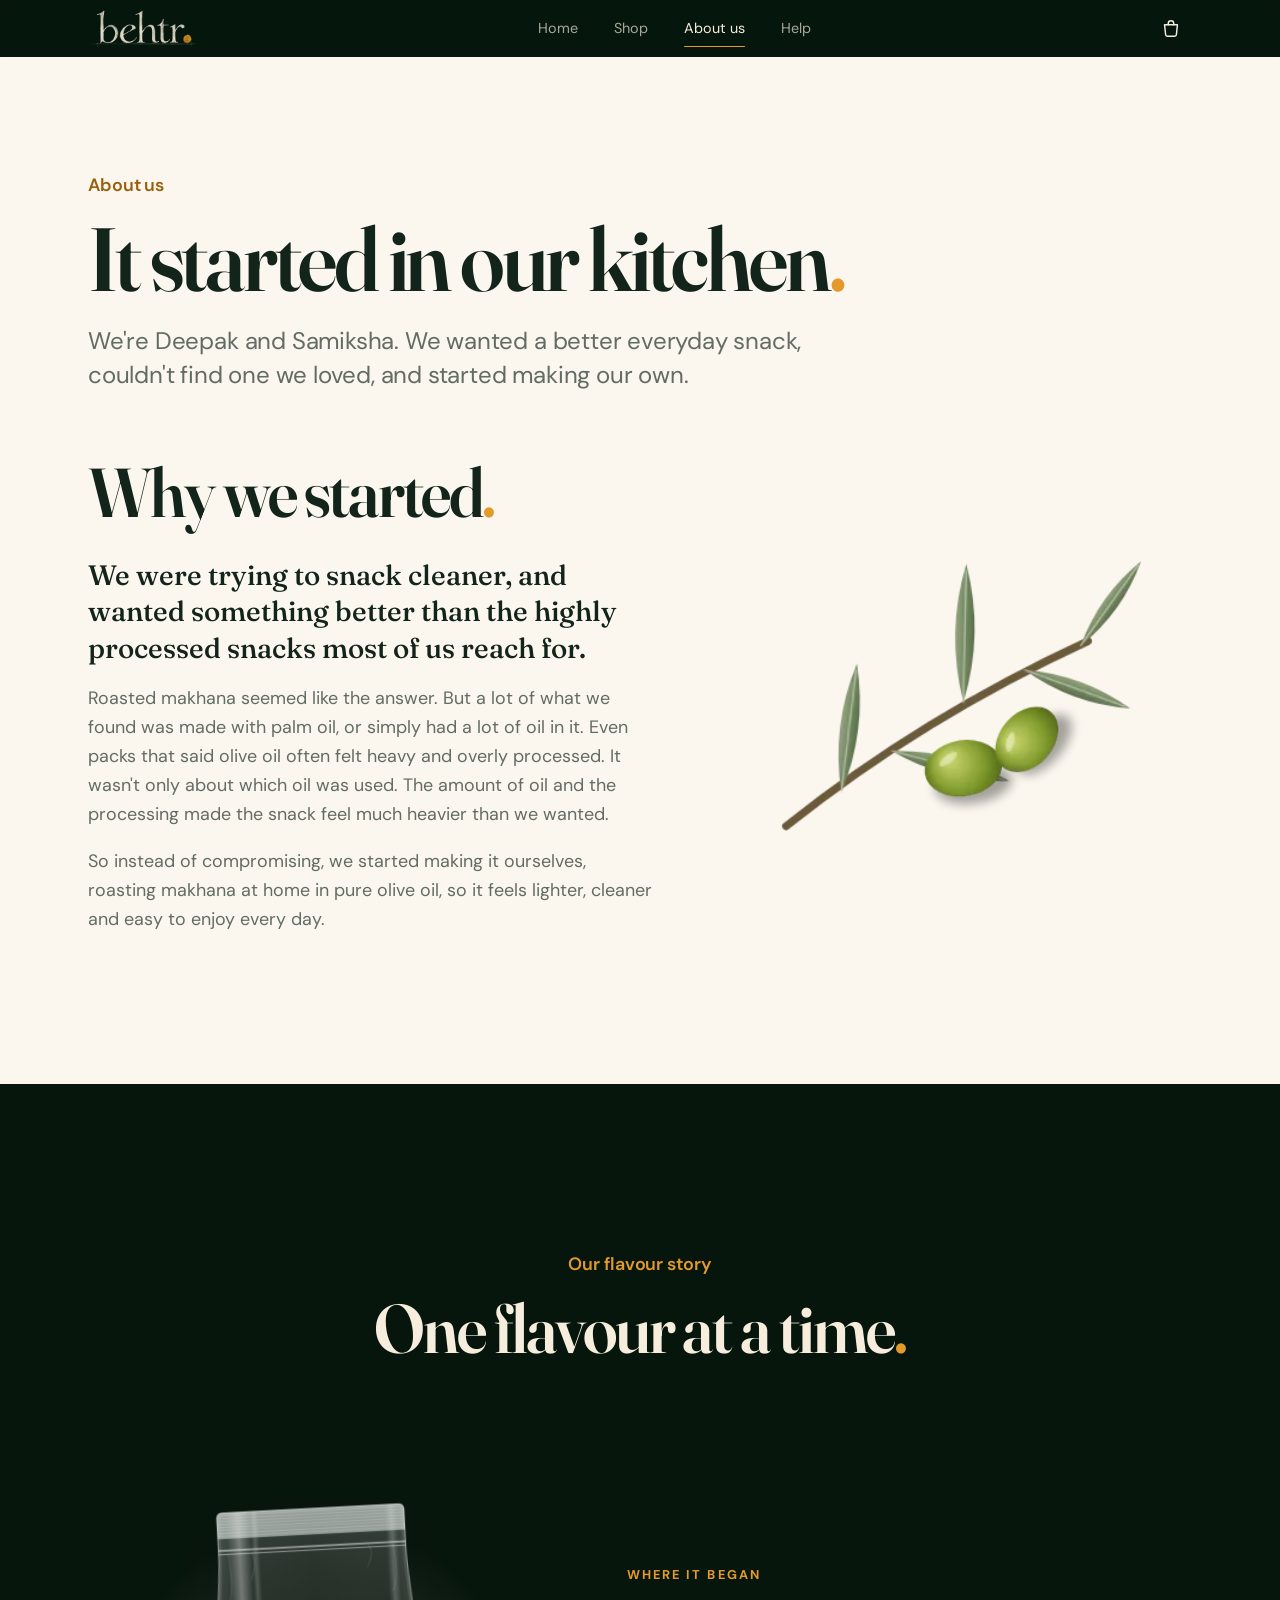
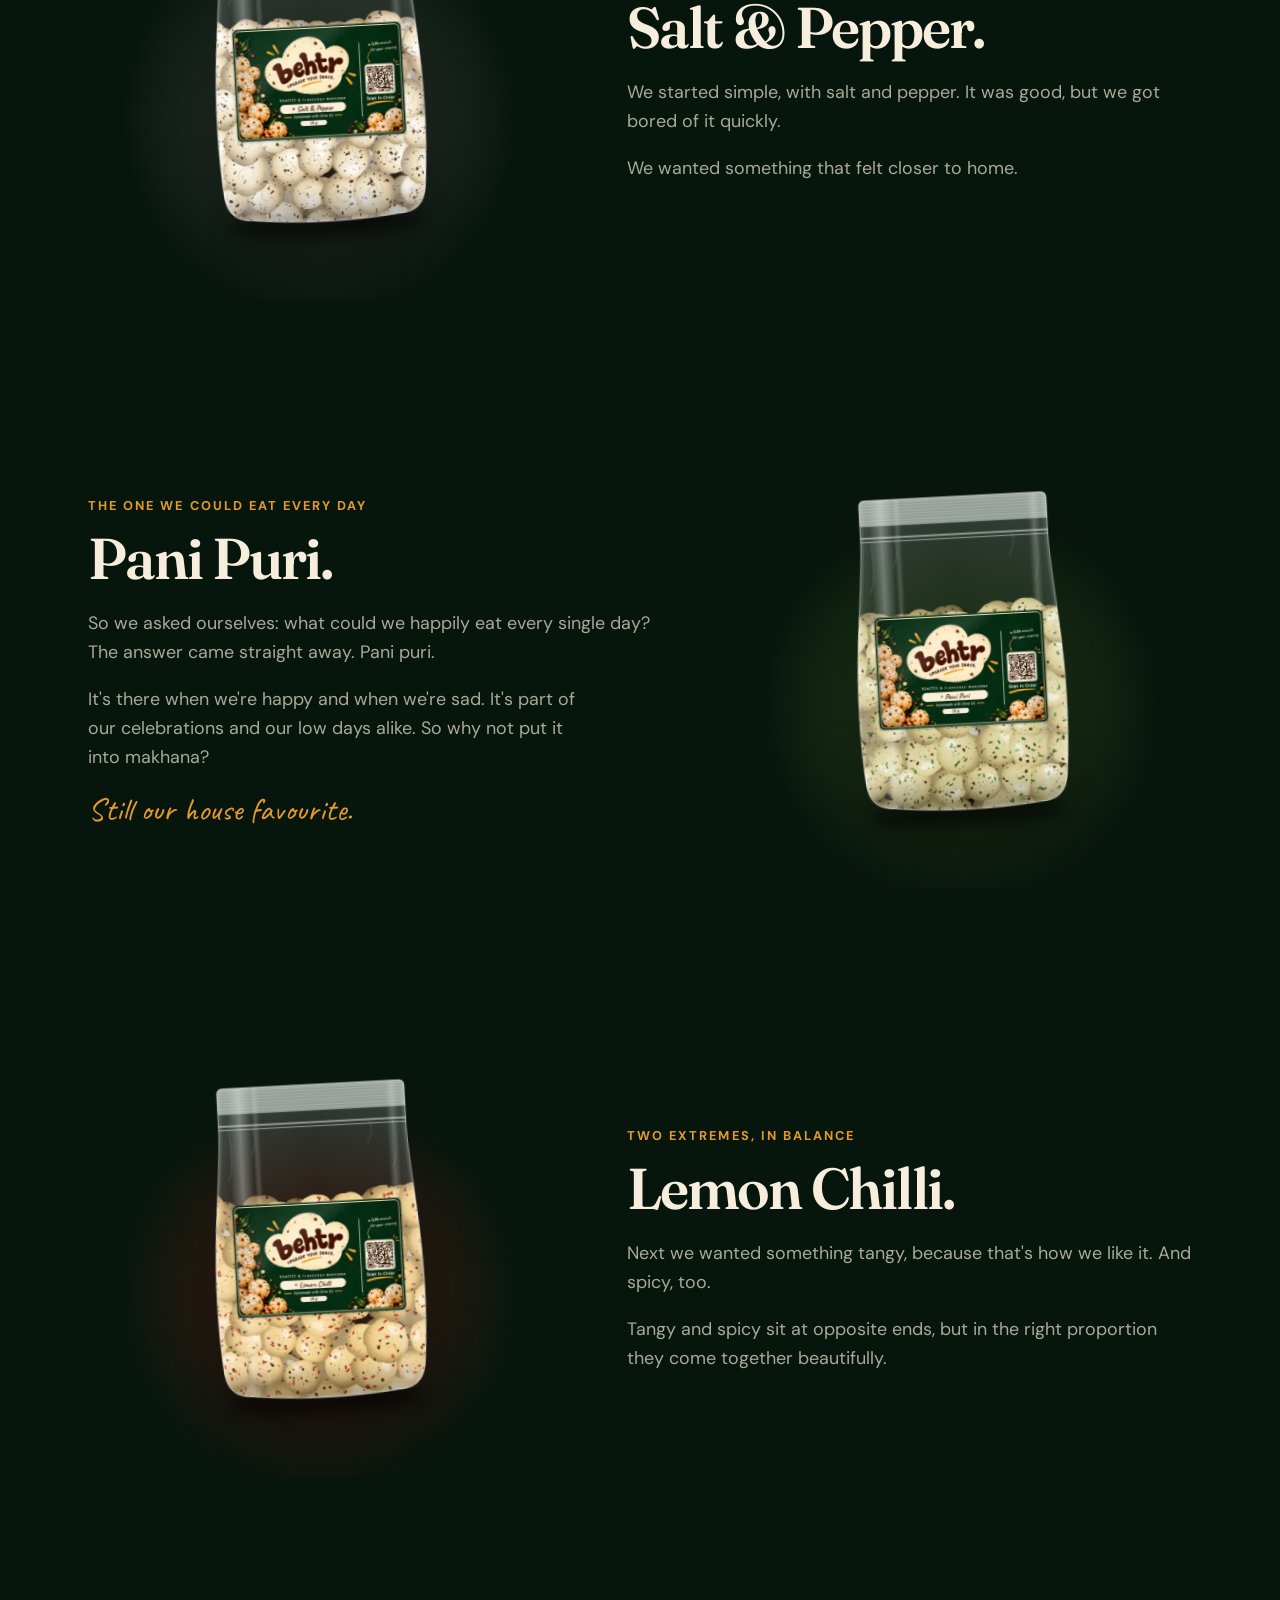
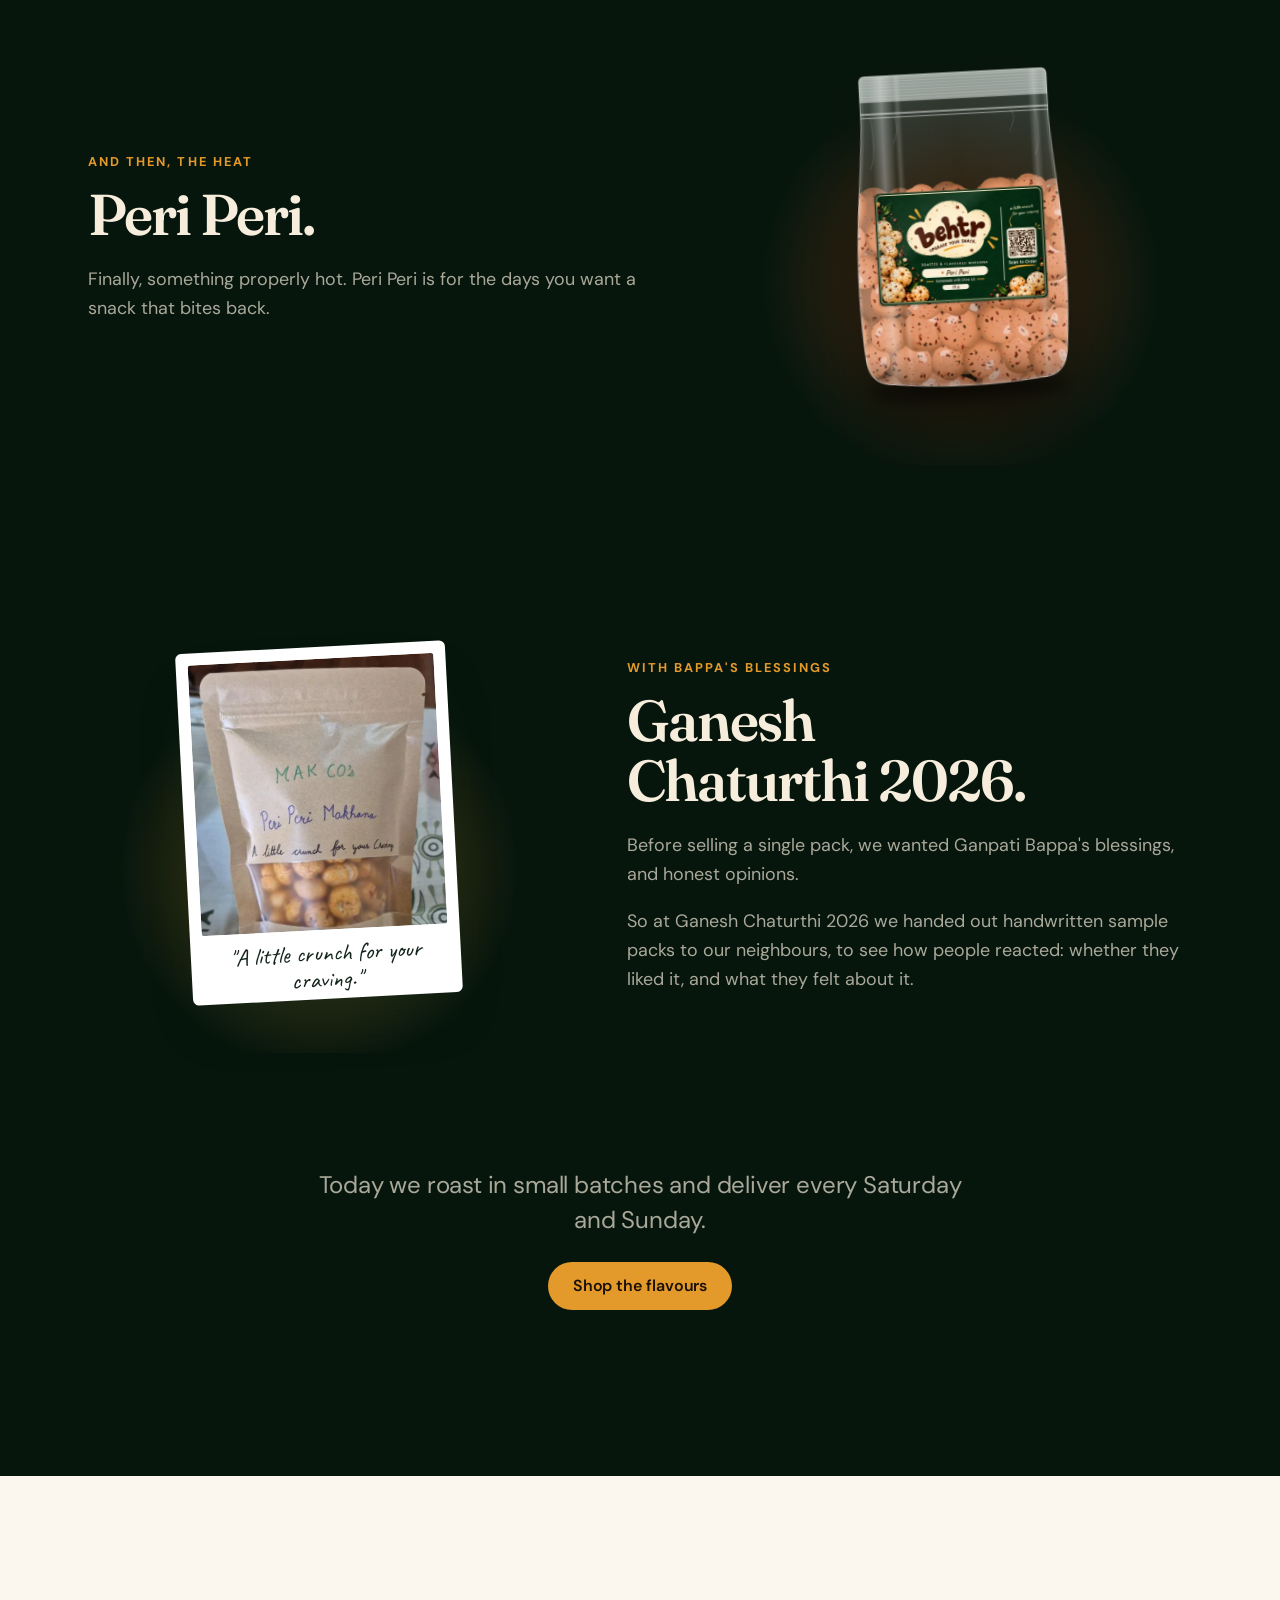
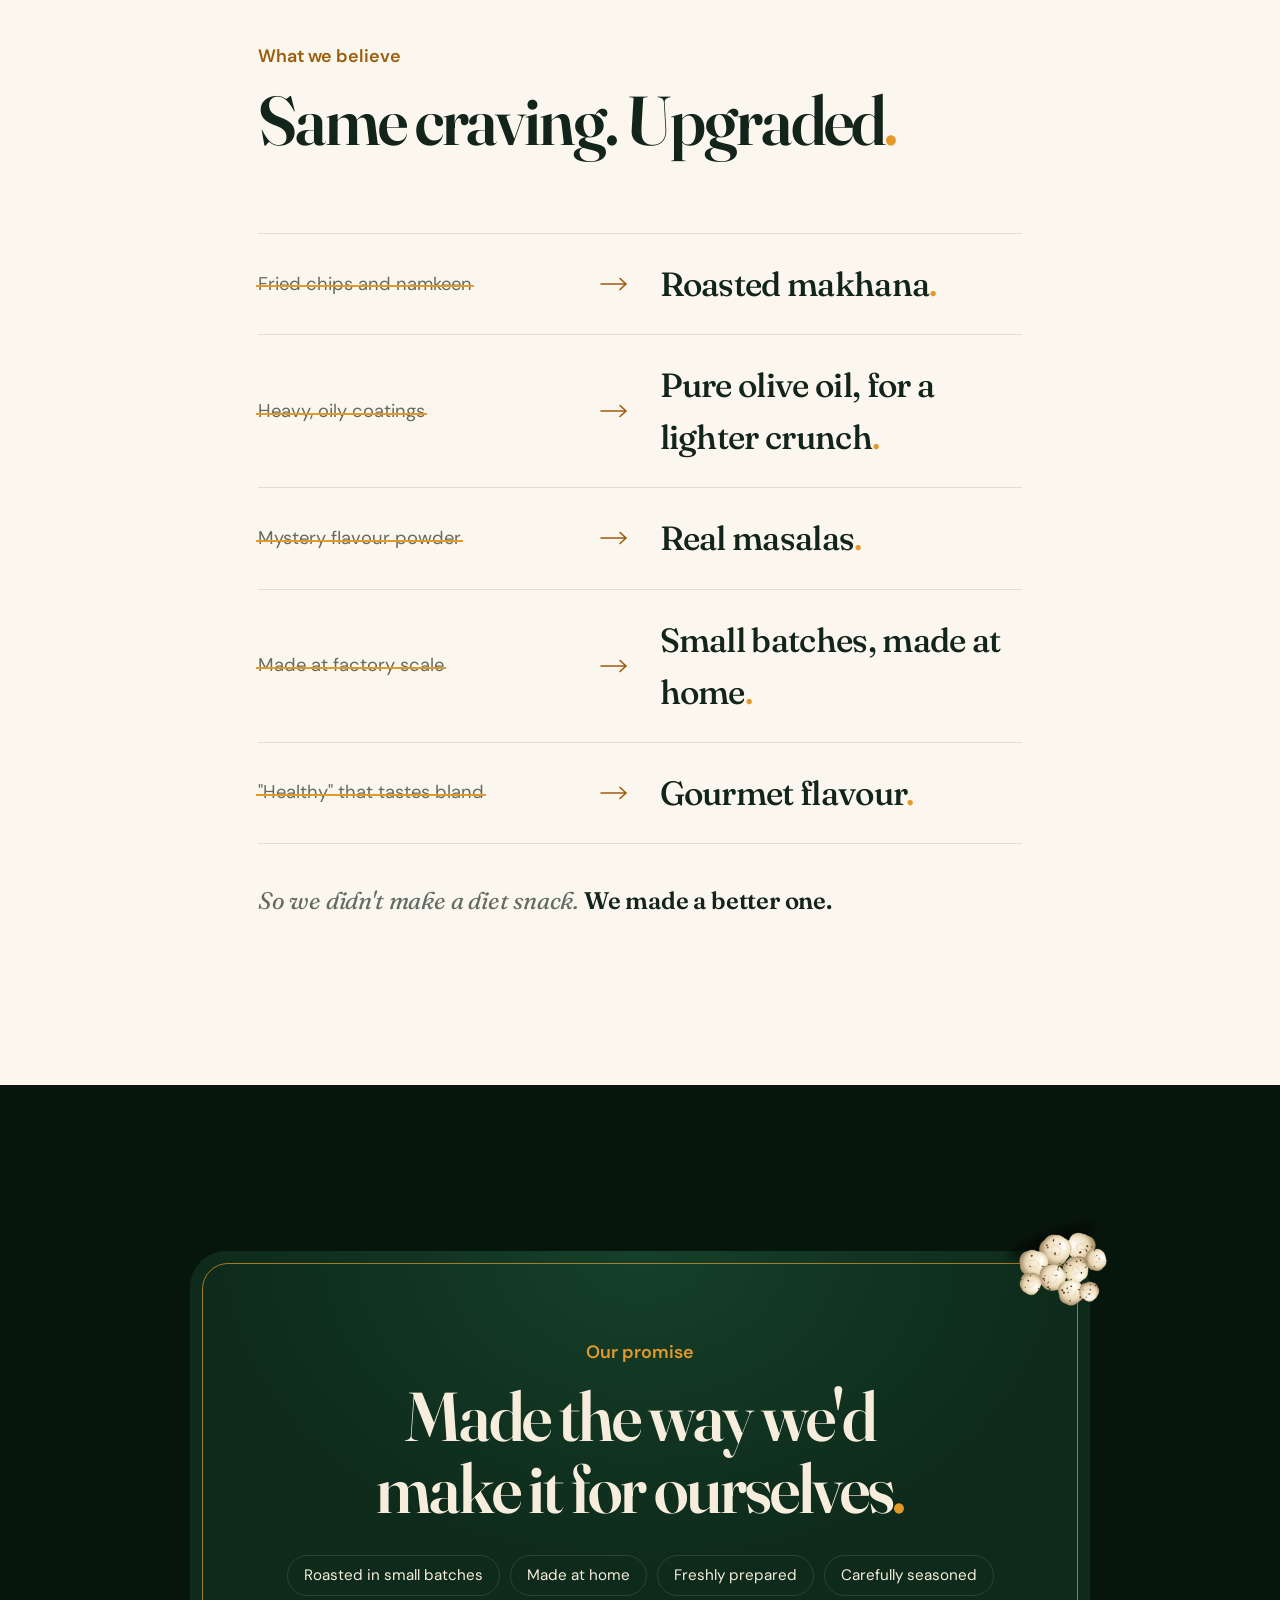
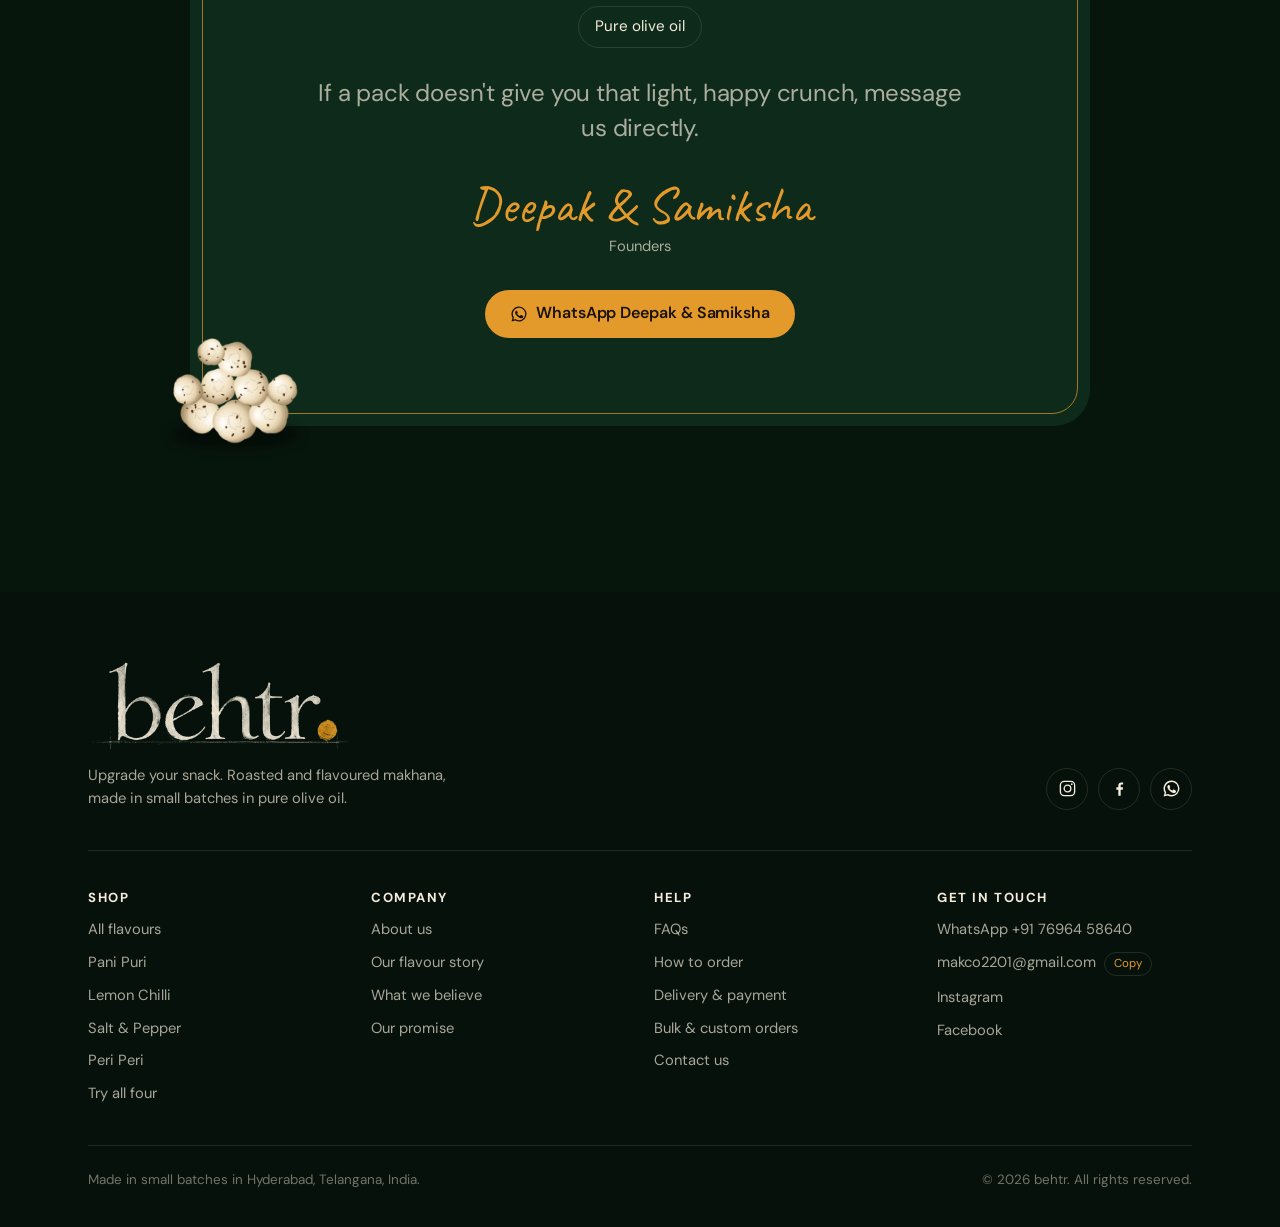
==== commit 53f6dc71: "changed pouches positions and all" ====
--- a/about.html
+++ b/about.html
@@ -6,14 +6,14 @@
 <title>About us · behtr</title>
 <meta name="description" content="How behtr started: two people in a home kitchen, roasting makhana in pure olive oil, one flavour at a time.">
 <meta name="theme-color" content="#07160d">
-<link rel="icon" type="image/png" href="assets/img/icon-180.png"><link rel="apple-touch-icon" href="assets/img/icon-180.png">
+<link rel="icon" type="image/png" href="assets/img/icon-180.png?v=90e045e68a"><link rel="apple-touch-icon" href="assets/img/icon-180.png?v=90e045e68a">
 <link rel="preconnect" href="https://fonts.googleapis.com"><link rel="preconnect" href="https://fonts.gstatic.com" crossorigin><link rel="stylesheet" href="https://fonts.googleapis.com/css2?family=Fraunces:ital,opsz,wght,SOFT@0,9..144,300..700,0..100;1,9..144,300..700,0..100&family=DM+Sans:ital,opsz,wght@0,9..40,400..700;1,9..40,400..700&family=Caveat:wght@500..700&display=swap">
-<link rel="stylesheet" href="assets/site.css">
+<link rel="stylesheet" href="assets/site.css?v=90e045e68a">
 </head>
 <body data-page="about">
 <header class="gnav">
   <div class="wrap gnav-row">
-    <a class="brand" href="index.html" aria-label="behtr home">behtr<span class="dot">.</span></a>
+    <a class="brand" href="index.html" aria-label="behtr home"><img src="assets/img/logo-hand-320.webp?v=90e045e68a" srcset="assets/img/logo-hand-320.webp?v=90e045e68a 1x, assets/img/logo-hand-860.webp?v=90e045e68a 3x" alt="behtr" width="320" height="116"></a>
     <nav class="gnav-links" aria-label="Main"><a href="index.html">Home</a><a href="shop.html">Shop</a><a href="about.html" aria-current="page">About us</a><a href="help.html">Help</a></nav>
     <div class="gnav-right">
       <button class="bag-btn" type="button" aria-label="Bag"><svg viewBox="0 0 24 24" fill="none" stroke="currentColor" stroke-width="1.6" stroke-linecap="round" stroke-linejoin="round" aria-hidden="true"><path d="M5 8.5h14l-1.1 10.6a2 2 0 0 1-2 1.9H8.1a2 2 0 0 1-2-1.9z"/><path d="M9 8.5V7a3 3 0 0 1 6 0v1.5"/></svg><span class="bag-count">0</span></button>
@@ -41,7 +41,7 @@
         <p>So instead of compromising, we started making it ourselves, roasting makhana at home in pure olive oil, so it feels lighter, cleaner and easy to enjoy every day.</p>
       </div>
     </div>
-    <img src="assets/img/prop-olives.webp" alt="" class="rv" width="300" height="225" loading="lazy" style="width:min(80%,360px);justify-self:center" decoding="async">
+    <img src="assets/img/prop-olives.webp?v=90e045e68a" alt="" class="rv" width="300" height="225" loading="lazy" style="width:min(80%,360px);justify-self:center" decoding="async">
   </div>
 </section>
 
@@ -49,12 +49,12 @@
   <div class="wrap">
     <div class="sec-head center"><span class="eyebrow">Our flavour story</span><h2 class="h2" id="jr-t">One flavour at a time<span class="stop">.</span></h2></div>
     <div class="journey">
-      <div class="jrow rv"><div class="jart" style="--acc:#8b8178"><img src="assets/img/pouch-salt-pepper-25.webp" alt="Salt & Pepper makhana pack" class="pouch" width="524" height="787" loading="lazy" decoding="async"></div>
-      <div class="jtext"><span class="step">Where it began</span><h3>Salt &amp; Pepper.</h3><div class="prose"><p>We started simple, with salt and pepper. It was good, but we got bored of it quickly.</p><p>We wanted something that felt closer to home.</p></div></div></div><div class="jrow rv"><div class="jart" style="--acc:#6E9A3A"><img src="assets/img/pouch-pani-puri-25.webp" alt="Pani Puri makhana pack" class="pouch" width="524" height="787" loading="lazy" decoding="async"></div>
-      <div class="jtext"><span class="step">The one we could eat every day</span><h3>Pani Puri.</h3><div class="prose"><p>So we asked ourselves: what could we happily eat every single day? The answer came straight away. Pani puri.</p><p>It's there when we're happy and when we're sad. It's part of our celebrations and our low days alike. So why not put it into makhana?</p></div><p class="quote">Still our house favourite.</p></div></div><div class="jrow rv"><div class="jart" style="--acc:#C2312A"><img src="assets/img/pouch-lemon-chilli-25.webp" alt="Lemon Chilli makhana pack" class="pouch" width="524" height="787" loading="lazy" decoding="async"></div>
-      <div class="jtext"><span class="step">Two extremes, in balance</span><h3>Lemon Chilli.</h3><div class="prose"><p>Next we wanted something tangy, because that's how we like it. And spicy, too.</p><p>Tangy and spicy sit at opposite ends, but in the right proportion they come together beautifully.</p></div></div></div><div class="jrow rv"><div class="jart" style="--acc:#D4561E"><img src="assets/img/pouch-peri-peri-25.webp" alt="Peri Peri makhana pack" class="pouch" width="524" height="787" loading="lazy" decoding="async"></div>
+      <div class="jrow rv"><div class="jart" style="--acc:#8b8178"><img src="assets/img/pouch-salt-pepper-25.webp?v=90e045e68a" alt="Salt & Pepper makhana pack" class="pouch" width="524" height="787" loading="lazy" decoding="async"></div>
+      <div class="jtext"><span class="step">Where it began</span><h3>Salt &amp; Pepper.</h3><div class="prose"><p>We started simple, with salt and pepper. It was good, but we got bored of it quickly.</p><p>We wanted something that felt closer to home.</p></div></div></div><div class="jrow rv"><div class="jart" style="--acc:#6E9A3A"><img src="assets/img/pouch-pani-puri-25.webp?v=90e045e68a" alt="Pani Puri makhana pack" class="pouch" width="524" height="787" loading="lazy" decoding="async"></div>
+      <div class="jtext"><span class="step">The one we could eat every day</span><h3>Pani Puri.</h3><div class="prose"><p>So we asked ourselves: what could we happily eat every single day? The answer came straight away. Pani puri.</p><p>It's there when we're happy and when we're sad. It's part of our celebrations and our low days alike. So why not put it into makhana?</p></div><p class="quote">Still our house favourite.</p></div></div><div class="jrow rv"><div class="jart" style="--acc:#C2312A"><img src="assets/img/pouch-lemon-chilli-25.webp?v=90e045e68a" alt="Lemon Chilli makhana pack" class="pouch" width="524" height="787" loading="lazy" decoding="async"></div>
+      <div class="jtext"><span class="step">Two extremes, in balance</span><h3>Lemon Chilli.</h3><div class="prose"><p>Next we wanted something tangy, because that's how we like it. And spicy, too.</p><p>Tangy and spicy sit at opposite ends, but in the right proportion they come together beautifully.</p></div></div></div><div class="jrow rv"><div class="jart" style="--acc:#D4561E"><img src="assets/img/pouch-peri-peri-25.webp?v=90e045e68a" alt="Peri Peri makhana pack" class="pouch" width="524" height="787" loading="lazy" decoding="async"></div>
       <div class="jtext"><span class="step">And then, the heat</span><h3>Peri Peri.</h3><div class="prose"><p>Finally, something properly hot. Peri Peri is for the days you want a snack that bites back.</p></div></div></div>
-      <div class="jrow rv"><div class="jart" style="--acc:#E39A2B"><figure class="polaroid"><img src="assets/img/first-pouch.webp" alt="One of the handwritten sample pouches we shared at Ganesh Chaturthi" width="560" height="617" loading="lazy" decoding="async"><figcaption>"A little crunch for your craving."</figcaption></figure></div>
+      <div class="jrow rv"><div class="jart" style="--acc:#E39A2B"><figure class="polaroid"><img src="assets/img/first-pouch.webp?v=90e045e68a" alt="One of the handwritten sample pouches we shared at Ganesh Chaturthi" width="560" height="617" loading="lazy" decoding="async"><figcaption>"A little crunch for your craving."</figcaption></figure></div>
         <div class="jtext"><span class="step">With Bappa's blessings</span><h3>Ganesh Chaturthi 2026.</h3>
           <div class="prose"><p>Before selling a single pack, we wanted Ganpati Bappa's blessings, and honest opinions.</p><p>So at Ganesh Chaturthi 2026 we handed out handwritten sample packs to our neighbours, to see how people reacted: whether they liked it, and what they felt about it.</p></div></div></div>
     </div>
@@ -76,7 +76,7 @@
 <section class="sec ink" id="promise" aria-labelledby="pr-t">
   <div class="wrap">
     <div class="promise">
-      <img src="assets/img/prop-pearls.webp" alt="" class="pearls pl" loading="lazy" decoding="async"><img src="assets/img/prop-pearls.webp" alt="" class="pearls pr" loading="lazy" decoding="async">
+      <img src="assets/img/prop-pearls.webp?v=90e045e68a" alt="" class="pearls pl" loading="lazy" decoding="async"><img src="assets/img/prop-pearls.webp?v=90e045e68a" alt="" class="pearls pr" loading="lazy" decoding="async">
       <span class="eyebrow">Our promise</span>
       <h2 class="h2" id="pr-t">Made the way we'd make it for ourselves<span class="stop">.</span></h2>
       <ul><li>Roasted in small batches</li><li>Made at home</li><li>Freshly prepared</li><li>Carefully seasoned</li><li>Pure olive oil</li></ul>
@@ -91,7 +91,7 @@
 <footer class="footer">
   <div class="wrap">
     <div class="f-top">
-      <div><a class="brand" href="index.html" aria-label="behtr home"><img class="logo-img" src="assets/img/logo-480.webp" alt="" width="480" height="304" loading="lazy"></a><p>Upgrade your snack. Roasted and flavoured makhana, made in small batches in pure olive oil.</p></div>
+      <div><a class="brand" href="index.html" aria-label="behtr home"><img src="assets/img/logo-hand-860.webp?v=90e045e68a" alt="behtr" width="860" height="312" loading="lazy"></a><p>Upgrade your snack. Roasted and flavoured makhana, made in small batches in pure olive oil.</p></div>
       <div class="social">
         <a href="#" data-social="instagram" aria-label="Instagram"><svg viewBox="0 0 24 24" fill="none" stroke="currentColor" stroke-width="1.7" aria-hidden="true"><rect x="3" y="3" width="18" height="18" rx="5"/><circle cx="12" cy="12" r="4.2"/><circle cx="17.4" cy="6.6" r="1.1" fill="currentColor" stroke="none"/></svg></a>
         <a href="#" data-social="facebook" aria-label="Facebook"><svg viewBox="0 0 24 24" fill="currentColor" aria-hidden="true"><path d="M13.5 21v-7.5h2.6l.4-3h-3V8.6c0-.9.3-1.5 1.5-1.5h1.6V4.4c-.3 0-1.2-.1-2.3-.1-2.3 0-3.8 1.4-3.8 3.9v2.3H8v3h2.5V21z"/></svg></a>
@@ -117,6 +117,6 @@
     </div>
   </div>
 </footer>
-<script src="assets/site.js"></script>
+<script src="assets/site.js?v=90e045e68a"></script>
 </body>
 </html>
--- a/assets/site.css
+++ b/assets/site.css
@@ -97,9 +97,9 @@
 .gnav{position:sticky;top:env(safe-area-inset-top,0px);z-index:50;background:rgba(7,22,13,.78);-webkit-backdrop-filter:saturate(180%) blur(20px);backdrop-filter:saturate(180%) blur(20px);border-bottom:1px solid transparent;transition:border-color .3s}
 .gnav.scrolled{border-bottom-color:var(--line-d)}
 .gnav-row{display:flex;align-items:center;justify-content:space-between;gap:20px;height:56px}
-.gnav .brand{display:flex;align-items:baseline;font-family:var(--display);font-weight:300;font-size:30px;line-height:1;letter-spacing:.015em;color:var(--cream);font-variation-settings:"opsz" 144,"SOFT" 30;transition:letter-spacing .5s var(--ease),color .3s}
-.gnav .brand .dot{color:var(--gold);font-weight:400}
-.gnav .brand:hover{letter-spacing:.05em}
+.gnav .brand{display:flex;align-items:center;height:56px}
+.gnav .brand img{display:block;height:40px;width:auto;transition:transform .5s var(--ease),opacity .3s}
+.gnav .brand:hover img{transform:translateY(-1px) rotate(-1deg)}
 .gnav-links{display:flex;align-items:center;gap:clamp(18px,3vw,36px);font-size:.9rem}
 .gnav-links a{color:var(--cream-2);transition:color .2s;padding:6px 0;position:relative}
 .gnav-links a::before{content:"";position:absolute;left:0;right:0;bottom:-2px;height:1.5px;background:var(--cream-3);border-radius:2px;transform:scaleX(0);transition:transform .35s var(--ease)}
@@ -134,19 +134,22 @@
 .rv.d1{transition-delay:.08s}.rv.d2{transition-delay:.16s}.rv.d3{transition-delay:.24s}
 
 /* ---------- home: hero ---------- */
-.hero{position:relative;overflow:clip;padding-top:clamp(48px,6vw,84px);background:radial-gradient(60% 50% at 50% 100%,rgba(227,154,43,.14),transparent 70%),radial-gradient(80% 60% at 50% 0%,#0f2c1b 0%,transparent 70%),var(--ink)}
-.hero-logo{display:block;width:clamp(150px,18vw,230px);height:auto;margin:0 auto clamp(8px,1.5vw,18px);filter:drop-shadow(0 18px 30px rgba(0,0,0,.35));transform:rotate(-3deg);transition:transform .6s var(--ease)}
-.hero-logo:hover{transform:rotate(0) scale(1.04)}
-.hero .display{margin-top:0}
-.hero .lead{max-width:34ch;margin:24px auto 0}
-.hero .ctas{margin-top:32px}
-.stage{position:relative;margin-top:clamp(28px,3.5vw,48px);height:clamp(270px,37vw,470px)}
-.lineup{position:absolute;left:50%;bottom:clamp(30px,4vw,48px);transform:translateX(-50%);display:flex;align-items:flex-end;justify-content:center;width:min(100%,900px)}
-.lu{position:relative;display:block;flex:none;width:clamp(92px,24vw,240px);margin-inline:clamp(-28px,-2.2vw,-12px);transform:var(--t);transform-origin:50% 100%;transition:transform .6s var(--ease),filter .5s var(--ease)}
+.hero{position:relative;overflow:clip;display:flex;flex-direction:column;height:calc(100svh - 57px - env(safe-area-inset-top,0px));min-height:540px;max-height:1100px;padding-block:clamp(10px,2svh,28px) clamp(44px,7svh,72px);background:radial-gradient(60% 50% at 50% 100%,rgba(227,154,43,.14),transparent 70%),radial-gradient(80% 60% at 50% 0%,#0f2c1b 0%,transparent 70%),var(--ink)}
+.hero>.wrap{flex:none;width:100%}
+.hero-mark{margin:0 auto;line-height:0}
+.hero-mark img{display:block;margin-inline:auto;width:clamp(190px,min(26vw,30svh),340px);height:auto;filter:drop-shadow(0 14px 28px rgba(0,0,0,.28));transition:transform .8s var(--ease)}
+.hero-mark:hover img{transform:rotate(-1deg) scale(1.02)}
+.hero-tag{margin:clamp(4px,1.2svh,14px) 0 0;font-family:var(--display);font-weight:500;font-size:clamp(1.65rem,min(4.6vw,5.8svh),3.5rem);line-height:1.04;letter-spacing:-.028em;color:var(--cream);font-variation-settings:"opsz" 96;text-wrap:balance}
+.hero .lead{max-width:42ch;margin:clamp(8px,2svh,22px) auto 0;font-size:clamp(1.02rem,min(1.7vw,2.4svh),1.35rem)}
+.hero .ctas{margin-top:clamp(12px,3svh,32px)}
+.stage{position:relative;flex:1 1 auto;min-height:170px;margin-bottom:clamp(14px,3svh,36px);container-type:size}
+.lineup{position:absolute;left:50%;bottom:0;transform:translateX(-50%);display:flex;align-items:flex-end;justify-content:center;--pw:min(290px,25vw,58cqh)}
+.lu{position:relative;display:block;flex:none;width:calc(var(--pw) * .89);margin-inline:calc(var(--pw) * -.1);transform:var(--t);transform-origin:50% 100%;transition:transform .6s var(--ease),filter .5s var(--ease)}
 .lu img{width:100%;filter:drop-shadow(0 30px 30px rgba(0,0,0,.45))}
 .lu:nth-child(1){--t:rotate(-5deg) translateY(4%);z-index:1}
-.lu:nth-child(2){--t:none;z-index:3;width:clamp(108px,27vw,270px)}
-.lu:nth-child(3){--t:rotate(2deg);z-index:2;width:clamp(102px,26vw,258px)}
+.lu:nth-child(2){--t:none;z-index:3;width:var(--pw)}
+.lu:nth-child(3){--t:rotate(2deg);z-index:2;width:calc(var(--pw) * .95)}
+@media (max-width:600px){.hero>.wrap{margin-bottom:auto}.hero-mark img{width:clamp(180px,min(56vw,22svh),260px)}.hero-tag{font-size:clamp(1.6rem,min(8.6vw,5svh),2.4rem)}.stage{flex:0 0 auto;height:calc(29vw * 1.5 + 30px);margin-top:auto}.lineup{--pw:min(29vw,60cqh)}.lu{margin-inline:calc(var(--pw) * -.21)}}
 .lu:nth-child(4){--t:rotate(6deg) translateY(5%);z-index:1}
 .lu-name{position:absolute;left:50%;top:-34px;transform:translate(-50%,8px);opacity:0;white-space:nowrap;font-size:.95rem;font-weight:600;color:var(--cream);background:rgba(7,22,13,.7);-webkit-backdrop-filter:blur(8px);backdrop-filter:blur(8px);padding:6px 14px;border-radius:999px;border:1px solid var(--line-d);transition:opacity .35s,transform .45s var(--ease);pointer-events:none}
 .lu-name::after{content:" ›";color:var(--gold)}
@@ -167,7 +170,7 @@
 @keyframes popup{from{translate:0 40%;opacity:.0}}
 .hero canvas.pile{position:absolute;inset:0;width:100%;height:100%;z-index:5;pointer-events:none}
 .hero .wrap{position:relative;z-index:6}
-.stage-hint{position:absolute;left:0;right:0;bottom:6px;text-align:center;font-family:var(--hand);font-size:1.2rem;color:var(--cream-3);z-index:6;pointer-events:none}
+.stage-hint{position:absolute;left:0;right:0;bottom:clamp(8px,1.6svh,16px);margin:0;text-align:center;font-family:var(--hand);font-size:1.2rem;color:var(--cream-3);z-index:6;pointer-events:none}
 
 /* ---------- home: statement ---------- */
 .statement{font-family:var(--display);font-weight:500;font-size:clamp(2rem,4.6vw,3.7rem);line-height:1.14;letter-spacing:-.025em;font-variation-settings:"opsz" 96;max-width:22ch}
@@ -428,6 +431,7 @@
 .footer{background:#05110a;color:var(--cream-2);padding-block:64px calc(36px + env(safe-area-inset-bottom,0px));font-size:.92rem}
 .f-top{display:flex;flex-wrap:wrap;align-items:flex-end;justify-content:space-between;gap:24px;padding-bottom:40px;border-bottom:1px solid var(--line-d)}
 .f-top .brand{display:block;height:96px}
+.f-top .brand img{display:block;height:100%;width:auto}
 .f-top p{margin-top:12px;max-width:36ch}
 .social{display:flex;gap:10px}
 .social a{width:42px;height:42px;border-radius:50%;display:grid;place-items:center;border:1px solid var(--line-d);color:var(--cream);transition:border-color .2s,background-color .2s}
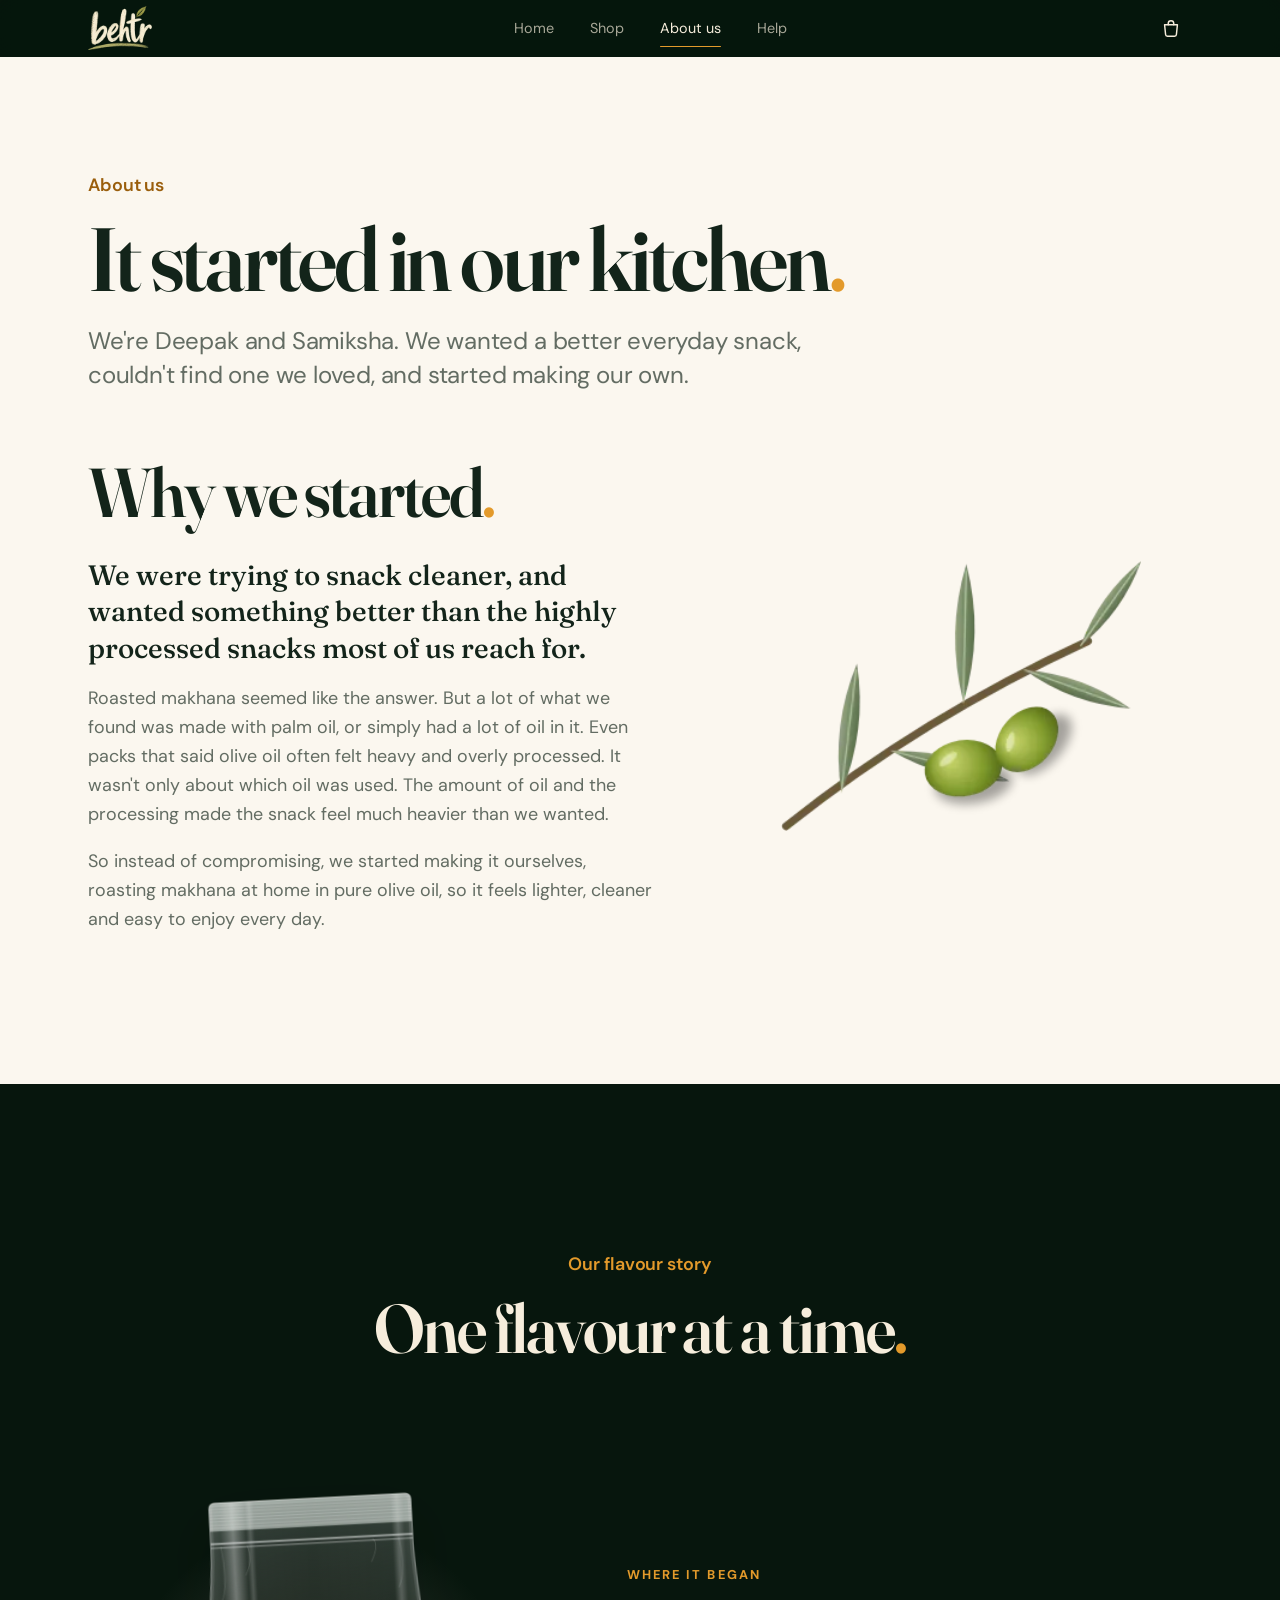
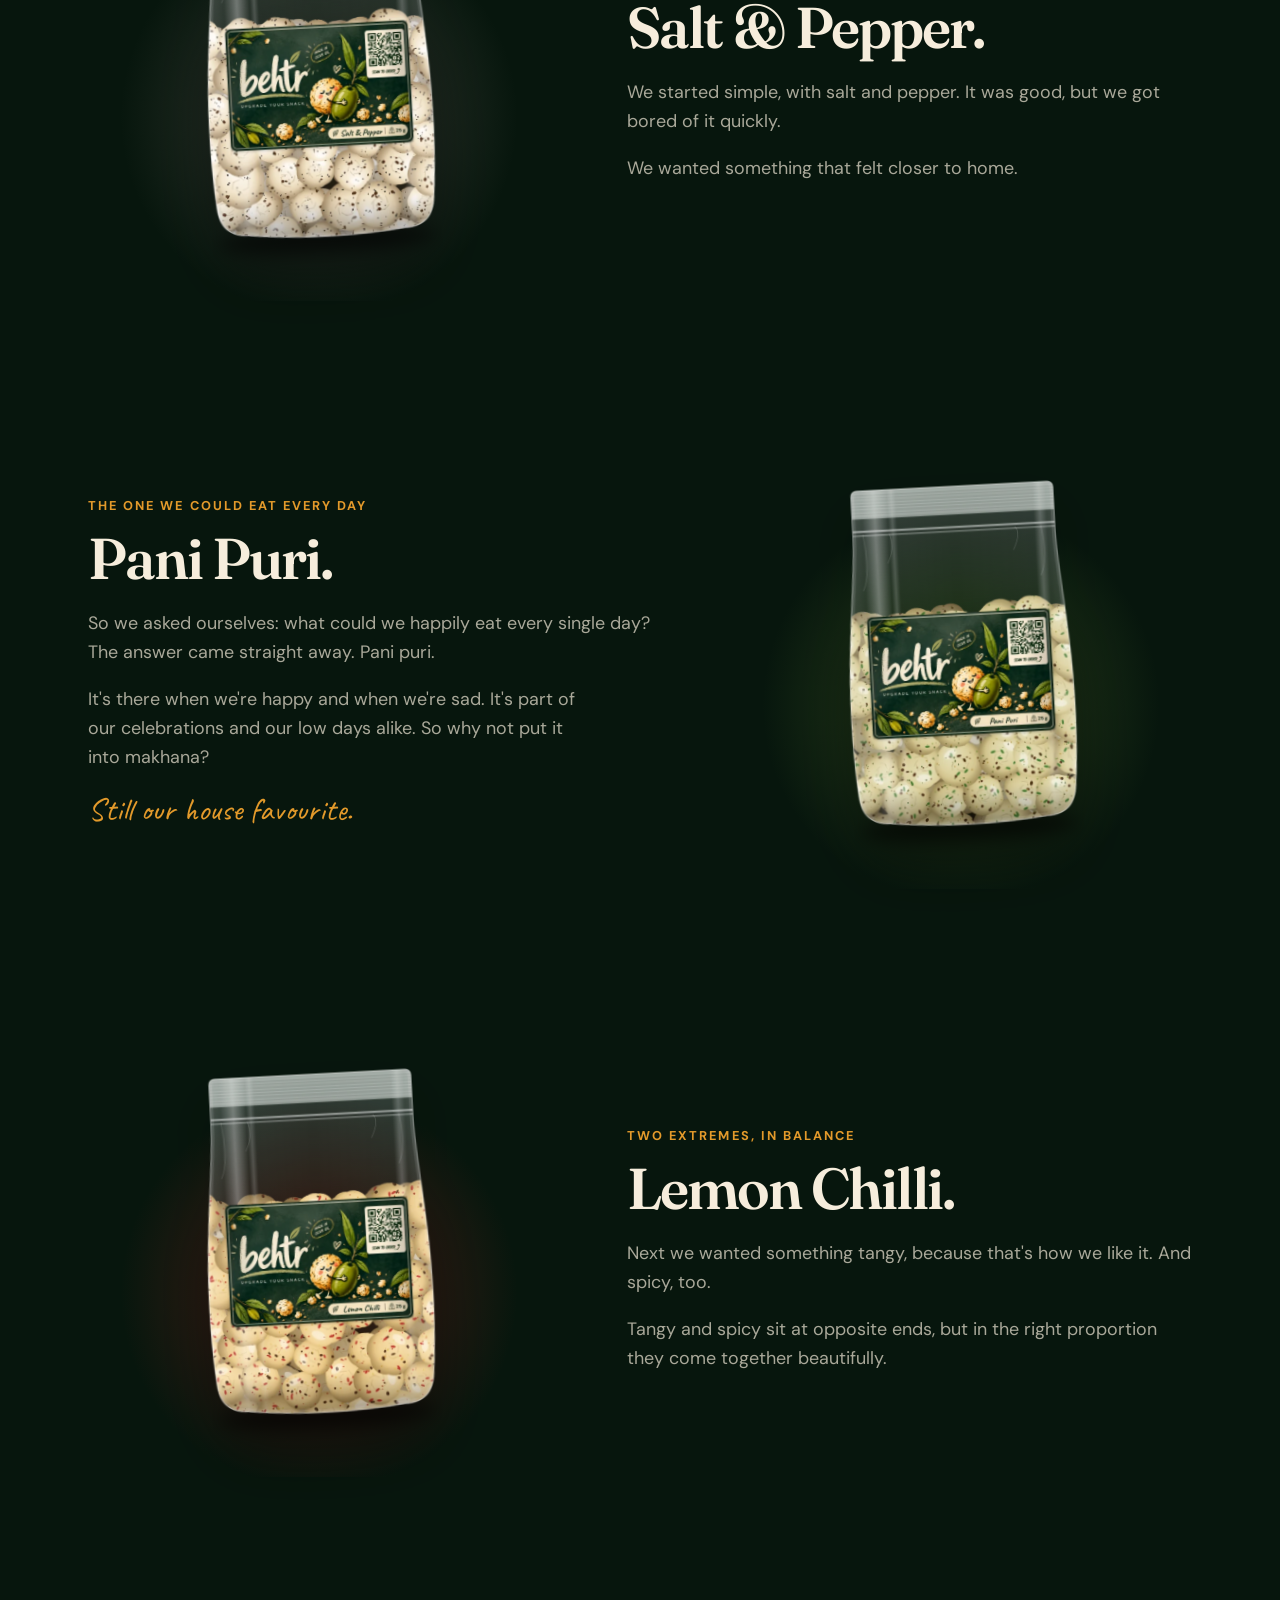
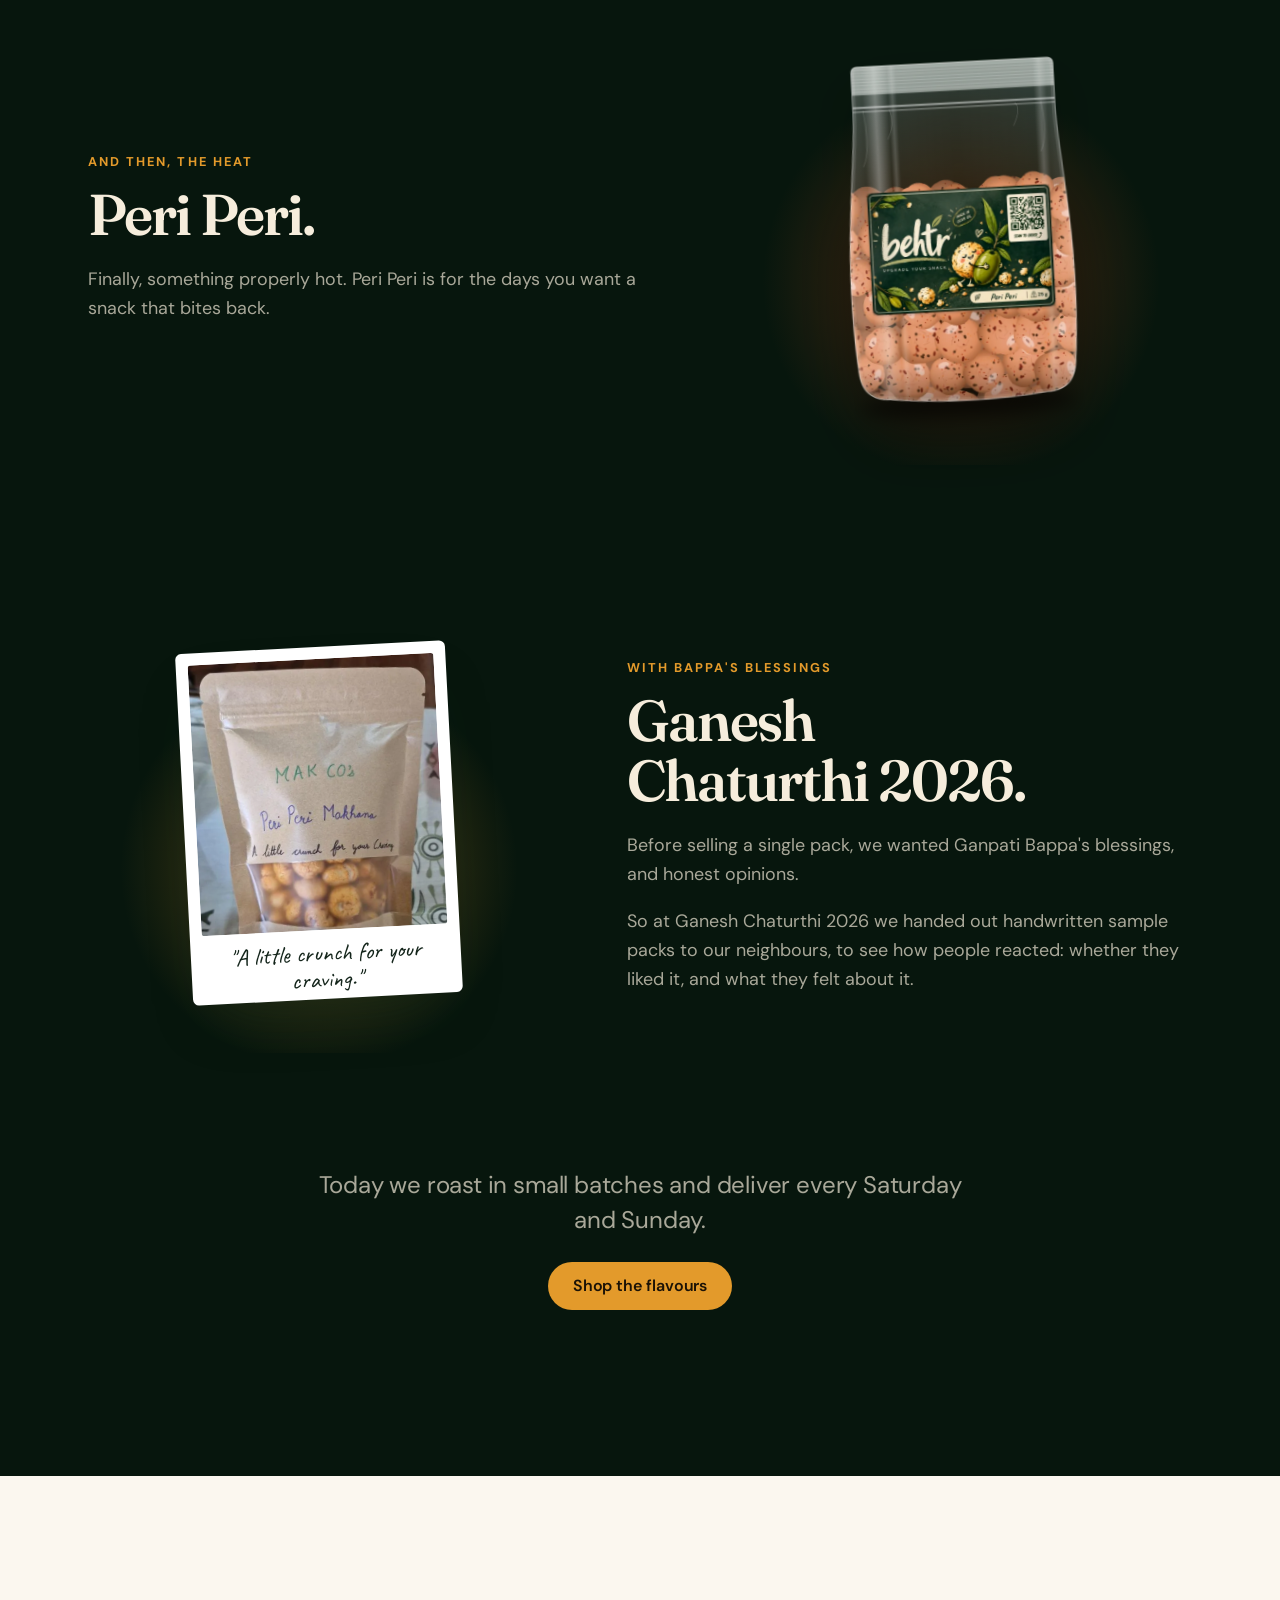
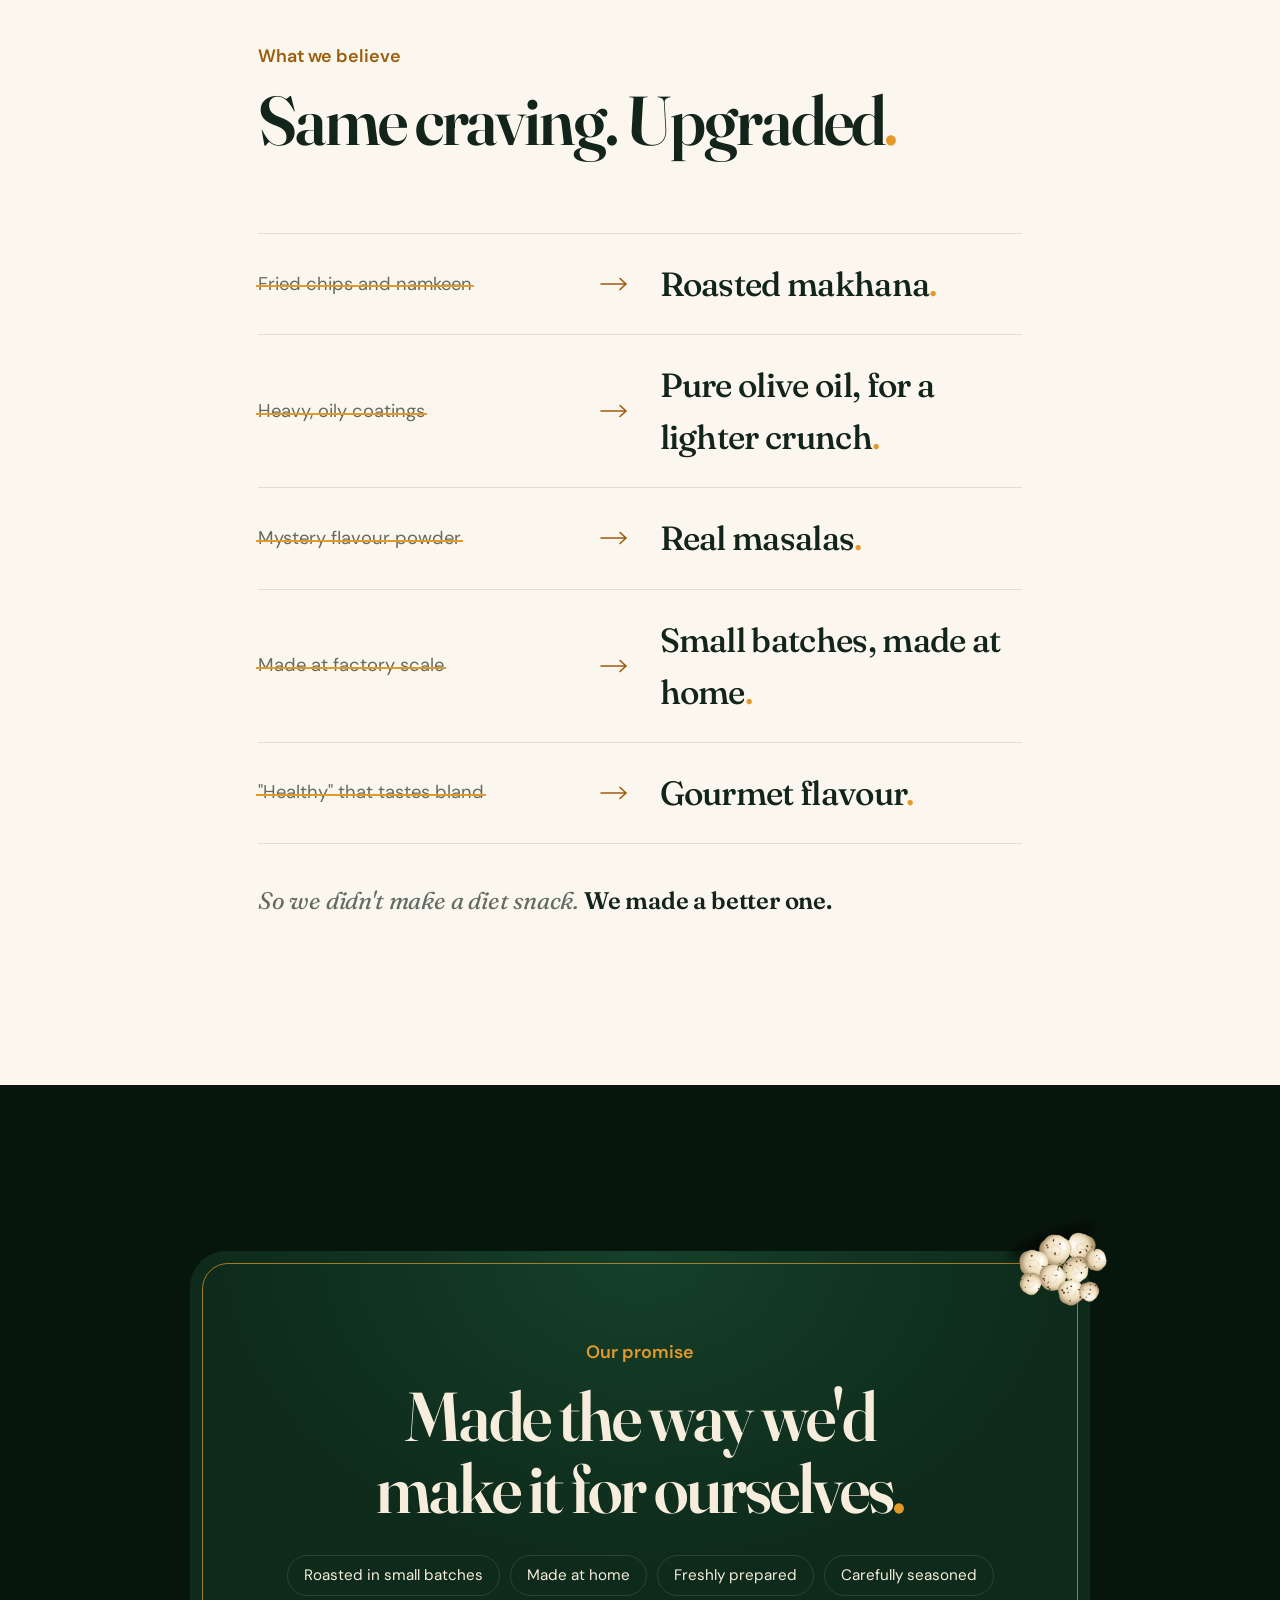
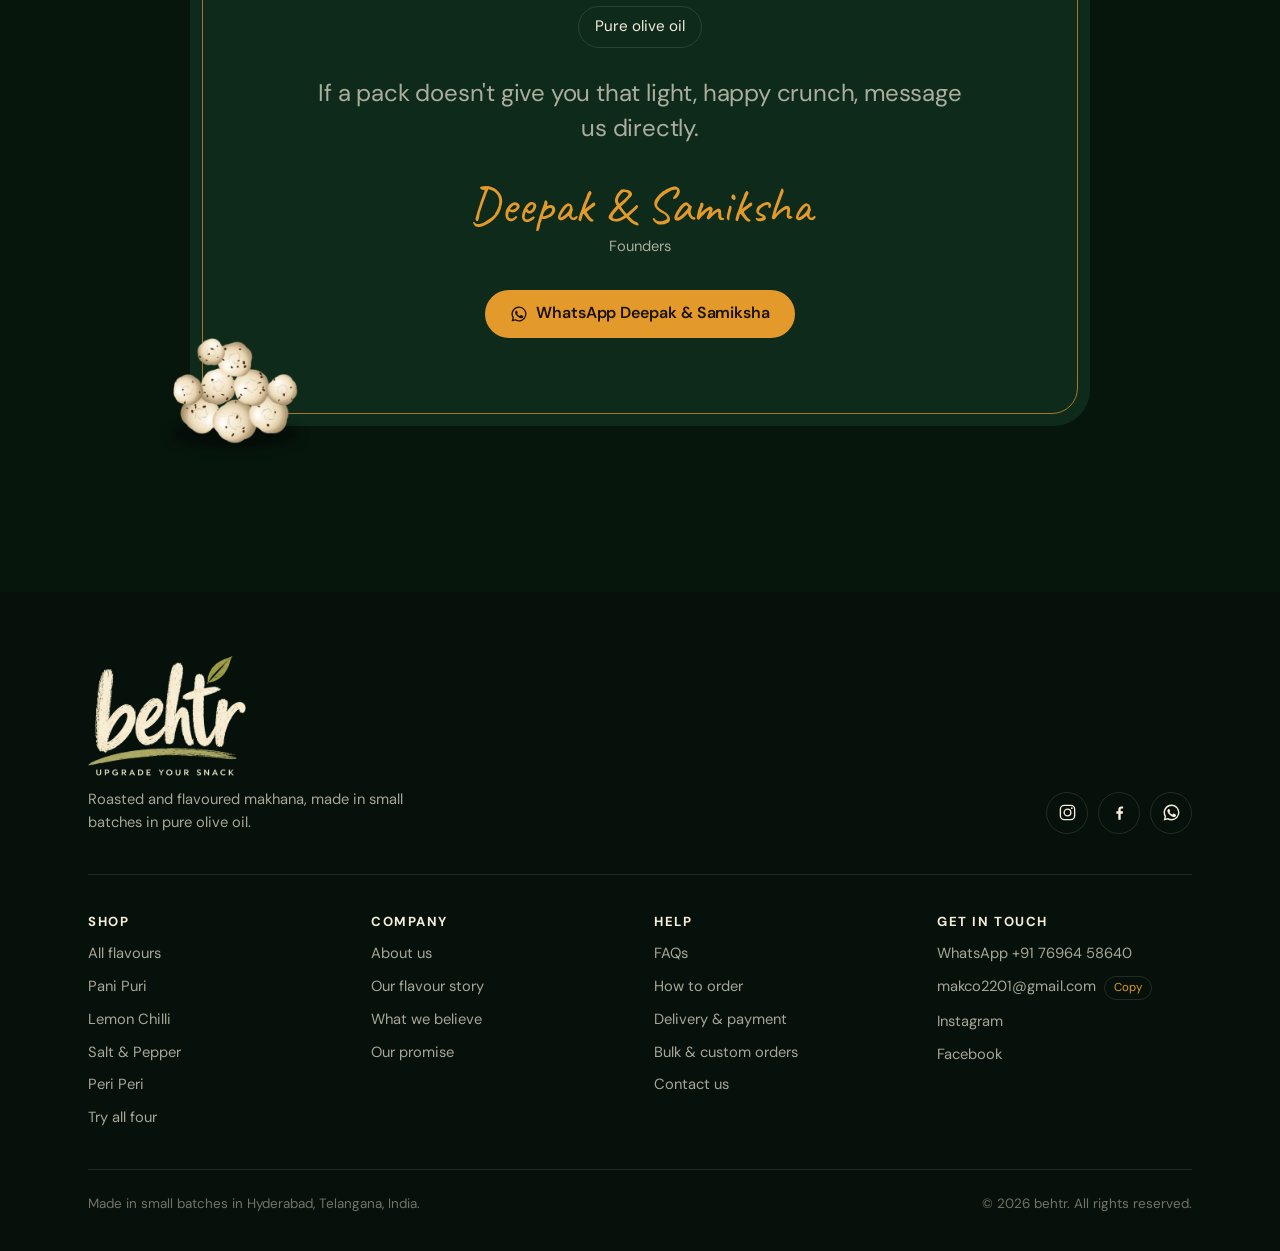
==== commit 4455f5b1: "Update site to use new logo and point to the sheet in upyoursnack account" ====
--- a/about.html
+++ b/about.html
@@ -6,14 +6,14 @@
 <title>About us · behtr</title>
 <meta name="description" content="How behtr started: two people in a home kitchen, roasting makhana in pure olive oil, one flavour at a time.">
 <meta name="theme-color" content="#07160d">
-<link rel="icon" type="image/png" href="assets/img/icon-180.png?v=90e045e68a"><link rel="apple-touch-icon" href="assets/img/icon-180.png?v=90e045e68a">
+<link rel="icon" type="image/png" href="assets/img/icon-180.png?v=707885dda2"><link rel="apple-touch-icon" href="assets/img/icon-180.png?v=707885dda2">
 <link rel="preconnect" href="https://fonts.googleapis.com"><link rel="preconnect" href="https://fonts.gstatic.com" crossorigin><link rel="stylesheet" href="https://fonts.googleapis.com/css2?family=Fraunces:ital,opsz,wght,SOFT@0,9..144,300..700,0..100;1,9..144,300..700,0..100&family=DM+Sans:ital,opsz,wght@0,9..40,400..700;1,9..40,400..700&family=Caveat:wght@500..700&display=swap">
-<link rel="stylesheet" href="assets/site.css?v=90e045e68a">
+<link rel="stylesheet" href="assets/site.css?v=707885dda2">
 </head>
 <body data-page="about">
 <header class="gnav">
   <div class="wrap gnav-row">
-    <a class="brand" href="index.html" aria-label="behtr home"><img src="assets/img/logo-hand-320.webp?v=90e045e68a" srcset="assets/img/logo-hand-320.webp?v=90e045e68a 1x, assets/img/logo-hand-860.webp?v=90e045e68a 3x" alt="behtr" width="320" height="116"></a>
+    <a class="brand" href="index.html" aria-label="behtr home"><img src="assets/img/logo-brush-mark-120.webp?v=707885dda2" alt="behtr" width="174" height="120"></a>
     <nav class="gnav-links" aria-label="Main"><a href="index.html">Home</a><a href="shop.html">Shop</a><a href="about.html" aria-current="page">About us</a><a href="help.html">Help</a></nav>
     <div class="gnav-right">
       <button class="bag-btn" type="button" aria-label="Bag"><svg viewBox="0 0 24 24" fill="none" stroke="currentColor" stroke-width="1.6" stroke-linecap="round" stroke-linejoin="round" aria-hidden="true"><path d="M5 8.5h14l-1.1 10.6a2 2 0 0 1-2 1.9H8.1a2 2 0 0 1-2-1.9z"/><path d="M9 8.5V7a3 3 0 0 1 6 0v1.5"/></svg><span class="bag-count">0</span></button>
@@ -41,7 +41,7 @@
         <p>So instead of compromising, we started making it ourselves, roasting makhana at home in pure olive oil, so it feels lighter, cleaner and easy to enjoy every day.</p>
       </div>
     </div>
-    <img src="assets/img/prop-olives.webp?v=90e045e68a" alt="" class="rv" width="300" height="225" loading="lazy" style="width:min(80%,360px);justify-self:center" decoding="async">
+    <img src="assets/img/prop-olives.webp?v=707885dda2" alt="" class="rv" width="300" height="225" loading="lazy" style="width:min(80%,360px);justify-self:center" decoding="async">
   </div>
 </section>
 
@@ -49,12 +49,12 @@
   <div class="wrap">
     <div class="sec-head center"><span class="eyebrow">Our flavour story</span><h2 class="h2" id="jr-t">One flavour at a time<span class="stop">.</span></h2></div>
     <div class="journey">
-      <div class="jrow rv"><div class="jart" style="--acc:#8b8178"><img src="assets/img/pouch-salt-pepper-25.webp?v=90e045e68a" alt="Salt & Pepper makhana pack" class="pouch" width="524" height="787" loading="lazy" decoding="async"></div>
-      <div class="jtext"><span class="step">Where it began</span><h3>Salt &amp; Pepper.</h3><div class="prose"><p>We started simple, with salt and pepper. It was good, but we got bored of it quickly.</p><p>We wanted something that felt closer to home.</p></div></div></div><div class="jrow rv"><div class="jart" style="--acc:#6E9A3A"><img src="assets/img/pouch-pani-puri-25.webp?v=90e045e68a" alt="Pani Puri makhana pack" class="pouch" width="524" height="787" loading="lazy" decoding="async"></div>
-      <div class="jtext"><span class="step">The one we could eat every day</span><h3>Pani Puri.</h3><div class="prose"><p>So we asked ourselves: what could we happily eat every single day? The answer came straight away. Pani puri.</p><p>It's there when we're happy and when we're sad. It's part of our celebrations and our low days alike. So why not put it into makhana?</p></div><p class="quote">Still our house favourite.</p></div></div><div class="jrow rv"><div class="jart" style="--acc:#C2312A"><img src="assets/img/pouch-lemon-chilli-25.webp?v=90e045e68a" alt="Lemon Chilli makhana pack" class="pouch" width="524" height="787" loading="lazy" decoding="async"></div>
-      <div class="jtext"><span class="step">Two extremes, in balance</span><h3>Lemon Chilli.</h3><div class="prose"><p>Next we wanted something tangy, because that's how we like it. And spicy, too.</p><p>Tangy and spicy sit at opposite ends, but in the right proportion they come together beautifully.</p></div></div></div><div class="jrow rv"><div class="jart" style="--acc:#D4561E"><img src="assets/img/pouch-peri-peri-25.webp?v=90e045e68a" alt="Peri Peri makhana pack" class="pouch" width="524" height="787" loading="lazy" decoding="async"></div>
+      <div class="jrow rv"><div class="jart" style="--acc:#8b8178"><img src="assets/img/pouch-salt-pepper-25.webp?v=707885dda2" alt="Salt & Pepper makhana pack" class="pouch" width="486" height="773" loading="lazy" decoding="async"></div>
+      <div class="jtext"><span class="step">Where it began</span><h3>Salt &amp; Pepper.</h3><div class="prose"><p>We started simple, with salt and pepper. It was good, but we got bored of it quickly.</p><p>We wanted something that felt closer to home.</p></div></div></div><div class="jrow rv"><div class="jart" style="--acc:#6E9A3A"><img src="assets/img/pouch-pani-puri-25.webp?v=707885dda2" alt="Pani Puri makhana pack" class="pouch" width="486" height="773" loading="lazy" decoding="async"></div>
+      <div class="jtext"><span class="step">The one we could eat every day</span><h3>Pani Puri.</h3><div class="prose"><p>So we asked ourselves: what could we happily eat every single day? The answer came straight away. Pani puri.</p><p>It's there when we're happy and when we're sad. It's part of our celebrations and our low days alike. So why not put it into makhana?</p></div><p class="quote">Still our house favourite.</p></div></div><div class="jrow rv"><div class="jart" style="--acc:#C2312A"><img src="assets/img/pouch-lemon-chilli-25.webp?v=707885dda2" alt="Lemon Chilli makhana pack" class="pouch" width="486" height="773" loading="lazy" decoding="async"></div>
+      <div class="jtext"><span class="step">Two extremes, in balance</span><h3>Lemon Chilli.</h3><div class="prose"><p>Next we wanted something tangy, because that's how we like it. And spicy, too.</p><p>Tangy and spicy sit at opposite ends, but in the right proportion they come together beautifully.</p></div></div></div><div class="jrow rv"><div class="jart" style="--acc:#D4561E"><img src="assets/img/pouch-peri-peri-25.webp?v=707885dda2" alt="Peri Peri makhana pack" class="pouch" width="486" height="773" loading="lazy" decoding="async"></div>
       <div class="jtext"><span class="step">And then, the heat</span><h3>Peri Peri.</h3><div class="prose"><p>Finally, something properly hot. Peri Peri is for the days you want a snack that bites back.</p></div></div></div>
-      <div class="jrow rv"><div class="jart" style="--acc:#E39A2B"><figure class="polaroid"><img src="assets/img/first-pouch.webp?v=90e045e68a" alt="One of the handwritten sample pouches we shared at Ganesh Chaturthi" width="560" height="617" loading="lazy" decoding="async"><figcaption>"A little crunch for your craving."</figcaption></figure></div>
+      <div class="jrow rv"><div class="jart" style="--acc:#E39A2B"><figure class="polaroid"><img src="assets/img/first-pouch.webp?v=707885dda2" alt="One of the handwritten sample pouches we shared at Ganesh Chaturthi" width="560" height="617" loading="lazy" decoding="async"><figcaption>"A little crunch for your craving."</figcaption></figure></div>
         <div class="jtext"><span class="step">With Bappa's blessings</span><h3>Ganesh Chaturthi 2026.</h3>
           <div class="prose"><p>Before selling a single pack, we wanted Ganpati Bappa's blessings, and honest opinions.</p><p>So at Ganesh Chaturthi 2026 we handed out handwritten sample packs to our neighbours, to see how people reacted: whether they liked it, and what they felt about it.</p></div></div></div>
     </div>
@@ -76,7 +76,7 @@
 <section class="sec ink" id="promise" aria-labelledby="pr-t">
   <div class="wrap">
     <div class="promise">
-      <img src="assets/img/prop-pearls.webp?v=90e045e68a" alt="" class="pearls pl" loading="lazy" decoding="async"><img src="assets/img/prop-pearls.webp?v=90e045e68a" alt="" class="pearls pr" loading="lazy" decoding="async">
+      <img src="assets/img/prop-pearls.webp?v=707885dda2" alt="" class="pearls pl" loading="lazy" decoding="async"><img src="assets/img/prop-pearls.webp?v=707885dda2" alt="" class="pearls pr" loading="lazy" decoding="async">
       <span class="eyebrow">Our promise</span>
       <h2 class="h2" id="pr-t">Made the way we'd make it for ourselves<span class="stop">.</span></h2>
       <ul><li>Roasted in small batches</li><li>Made at home</li><li>Freshly prepared</li><li>Carefully seasoned</li><li>Pure olive oil</li></ul>
@@ -91,7 +91,7 @@
 <footer class="footer">
   <div class="wrap">
     <div class="f-top">
-      <div><a class="brand" href="index.html" aria-label="behtr home"><img src="assets/img/logo-hand-860.webp?v=90e045e68a" alt="behtr" width="860" height="312" loading="lazy"></a><p>Upgrade your snack. Roasted and flavoured makhana, made in small batches in pure olive oil.</p></div>
+      <div><a class="brand" href="index.html" aria-label="behtr home"><img src="assets/img/logo-brush-792.webp?v=707885dda2" alt="behtr: upgrade your snack" width="784" height="595" loading="lazy"></a><p>Roasted and flavoured makhana, made in small batches in pure olive oil.</p></div>
       <div class="social">
         <a href="#" data-social="instagram" aria-label="Instagram"><svg viewBox="0 0 24 24" fill="none" stroke="currentColor" stroke-width="1.7" aria-hidden="true"><rect x="3" y="3" width="18" height="18" rx="5"/><circle cx="12" cy="12" r="4.2"/><circle cx="17.4" cy="6.6" r="1.1" fill="currentColor" stroke="none"/></svg></a>
         <a href="#" data-social="facebook" aria-label="Facebook"><svg viewBox="0 0 24 24" fill="currentColor" aria-hidden="true"><path d="M13.5 21v-7.5h2.6l.4-3h-3V8.6c0-.9.3-1.5 1.5-1.5h1.6V4.4c-.3 0-1.2-.1-2.3-.1-2.3 0-3.8 1.4-3.8 3.9v2.3H8v3h2.5V21z"/></svg></a>
@@ -117,6 +117,6 @@
     </div>
   </div>
 </footer>
-<script src="assets/site.js?v=90e045e68a"></script>
+<script src="assets/site.js?v=707885dda2"></script>
 </body>
 </html>
--- a/assets/site.css
+++ b/assets/site.css
@@ -98,7 +98,7 @@
 .gnav.scrolled{border-bottom-color:var(--line-d)}
 .gnav-row{display:flex;align-items:center;justify-content:space-between;gap:20px;height:56px}
 .gnav .brand{display:flex;align-items:center;height:56px}
-.gnav .brand img{display:block;height:40px;width:auto;transition:transform .5s var(--ease),opacity .3s}
+.gnav .brand img{display:block;height:44px;width:auto;transition:transform .5s var(--ease),opacity .3s}
 .gnav .brand:hover img{transform:translateY(-1px) rotate(-1deg)}
 .gnav-links{display:flex;align-items:center;gap:clamp(18px,3vw,36px);font-size:.9rem}
 .gnav-links a{color:var(--cream-2);transition:color .2s;padding:6px 0;position:relative}
@@ -137,7 +137,7 @@
 .hero{position:relative;overflow:clip;display:flex;flex-direction:column;height:calc(100svh - 57px - env(safe-area-inset-top,0px));min-height:540px;max-height:1100px;padding-block:clamp(10px,2svh,28px) clamp(44px,7svh,72px);background:radial-gradient(60% 50% at 50% 100%,rgba(227,154,43,.14),transparent 70%),radial-gradient(80% 60% at 50% 0%,#0f2c1b 0%,transparent 70%),var(--ink)}
 .hero>.wrap{flex:none;width:100%}
 .hero-mark{margin:0 auto;line-height:0}
-.hero-mark img{display:block;margin-inline:auto;width:clamp(190px,min(26vw,30svh),340px);height:auto;filter:drop-shadow(0 14px 28px rgba(0,0,0,.28));transition:transform .8s var(--ease)}
+.hero-mark img{display:block;margin-inline:auto;width:clamp(170px,min(22vw,31svh),300px);height:auto;filter:drop-shadow(0 14px 28px rgba(0,0,0,.28));transition:transform .8s var(--ease)}
 .hero-mark:hover img{transform:rotate(-1deg) scale(1.02)}
 .hero-tag{margin:clamp(4px,1.2svh,14px) 0 0;font-family:var(--display);font-weight:500;font-size:clamp(1.65rem,min(4.6vw,5.8svh),3.5rem);line-height:1.04;letter-spacing:-.028em;color:var(--cream);font-variation-settings:"opsz" 96;text-wrap:balance}
 .hero .lead{max-width:42ch;margin:clamp(8px,2svh,22px) auto 0;font-size:clamp(1.02rem,min(1.7vw,2.4svh),1.35rem)}
@@ -149,7 +149,7 @@
 .lu:nth-child(1){--t:rotate(-5deg) translateY(4%);z-index:1}
 .lu:nth-child(2){--t:none;z-index:3;width:var(--pw)}
 .lu:nth-child(3){--t:rotate(2deg);z-index:2;width:calc(var(--pw) * .95)}
-@media (max-width:600px){.hero>.wrap{margin-bottom:auto}.hero-mark img{width:clamp(180px,min(56vw,22svh),260px)}.hero-tag{font-size:clamp(1.6rem,min(8.6vw,5svh),2.4rem)}.stage{flex:0 0 auto;height:calc(29vw * 1.5 + 30px);margin-top:auto}.lineup{--pw:min(29vw,60cqh)}.lu{margin-inline:calc(var(--pw) * -.21)}}
+@media (max-width:600px){.hero>.wrap{margin-bottom:auto}.hero-mark img{width:clamp(170px,min(52vw,24svh),230px)}.hero-tag{font-size:clamp(1.6rem,min(8.6vw,5svh),2.4rem)}.stage{flex:0 0 auto;height:calc(29vw * 1.5 + 30px);margin-top:auto}.lineup{--pw:min(29vw,60cqh)}.lu{margin-inline:calc(var(--pw) * -.21)}}
 .lu:nth-child(4){--t:rotate(6deg) translateY(5%);z-index:1}
 .lu-name{position:absolute;left:50%;top:-34px;transform:translate(-50%,8px);opacity:0;white-space:nowrap;font-size:.95rem;font-weight:600;color:var(--cream);background:rgba(7,22,13,.7);-webkit-backdrop-filter:blur(8px);backdrop-filter:blur(8px);padding:6px 14px;border-radius:999px;border:1px solid var(--line-d);transition:opacity .35s,transform .45s var(--ease);pointer-events:none}
 .lu-name::after{content:" ›";color:var(--gold)}
@@ -430,7 +430,7 @@
 /* ---------- footer ---------- */
 .footer{background:#05110a;color:var(--cream-2);padding-block:64px calc(36px + env(safe-area-inset-bottom,0px));font-size:.92rem}
 .f-top{display:flex;flex-wrap:wrap;align-items:flex-end;justify-content:space-between;gap:24px;padding-bottom:40px;border-bottom:1px solid var(--line-d)}
-.f-top .brand{display:block;height:96px}
+.f-top .brand{display:block;height:120px}
 .f-top .brand img{display:block;height:100%;width:auto}
 .f-top p{margin-top:12px;max-width:36ch}
 .social{display:flex;gap:10px}
@@ -531,3 +531,14 @@
   html{scroll-behavior:auto}
   *,*::before,*::after{animation-duration:.01ms!important;animation-iteration-count:1!important;transition-duration:.01ms!important}
 }
+
+/* personal UPI QR on the payment step */
+.qr-card{display:flex;align-items:center;gap:16px;margin:4px 0 14px;padding:12px;background:#fff;border:1px solid var(--line-l);border-radius:18px}
+.qr-card img{flex:none;width:148px;height:148px;border-radius:10px}
+.qr-card b{display:block;font-size:1rem;color:var(--text)}
+.qr-card small{display:block;margin-top:2px;color:var(--text-2);font-size:.86rem}
+.qr-tag{display:inline-block;margin-top:10px;padding:4px 10px;border-radius:999px;background:#FBF1DF;color:#7a4a0c;font-size:.78rem;font-weight:600}
+@media (max-width:420px){.qr-card{flex-direction:column;text-align:center}.qr-card img{width:200px;height:200px}}
+.paysteps .easy-out{color:var(--text-2)}
+.linkish{display:inline;padding:0;border:0;background:none;font:inherit;font-weight:600;color:#a8661a;text-decoration:underline;text-underline-offset:3px;cursor:pointer}
+.linkish:hover{color:#7a4a0c}
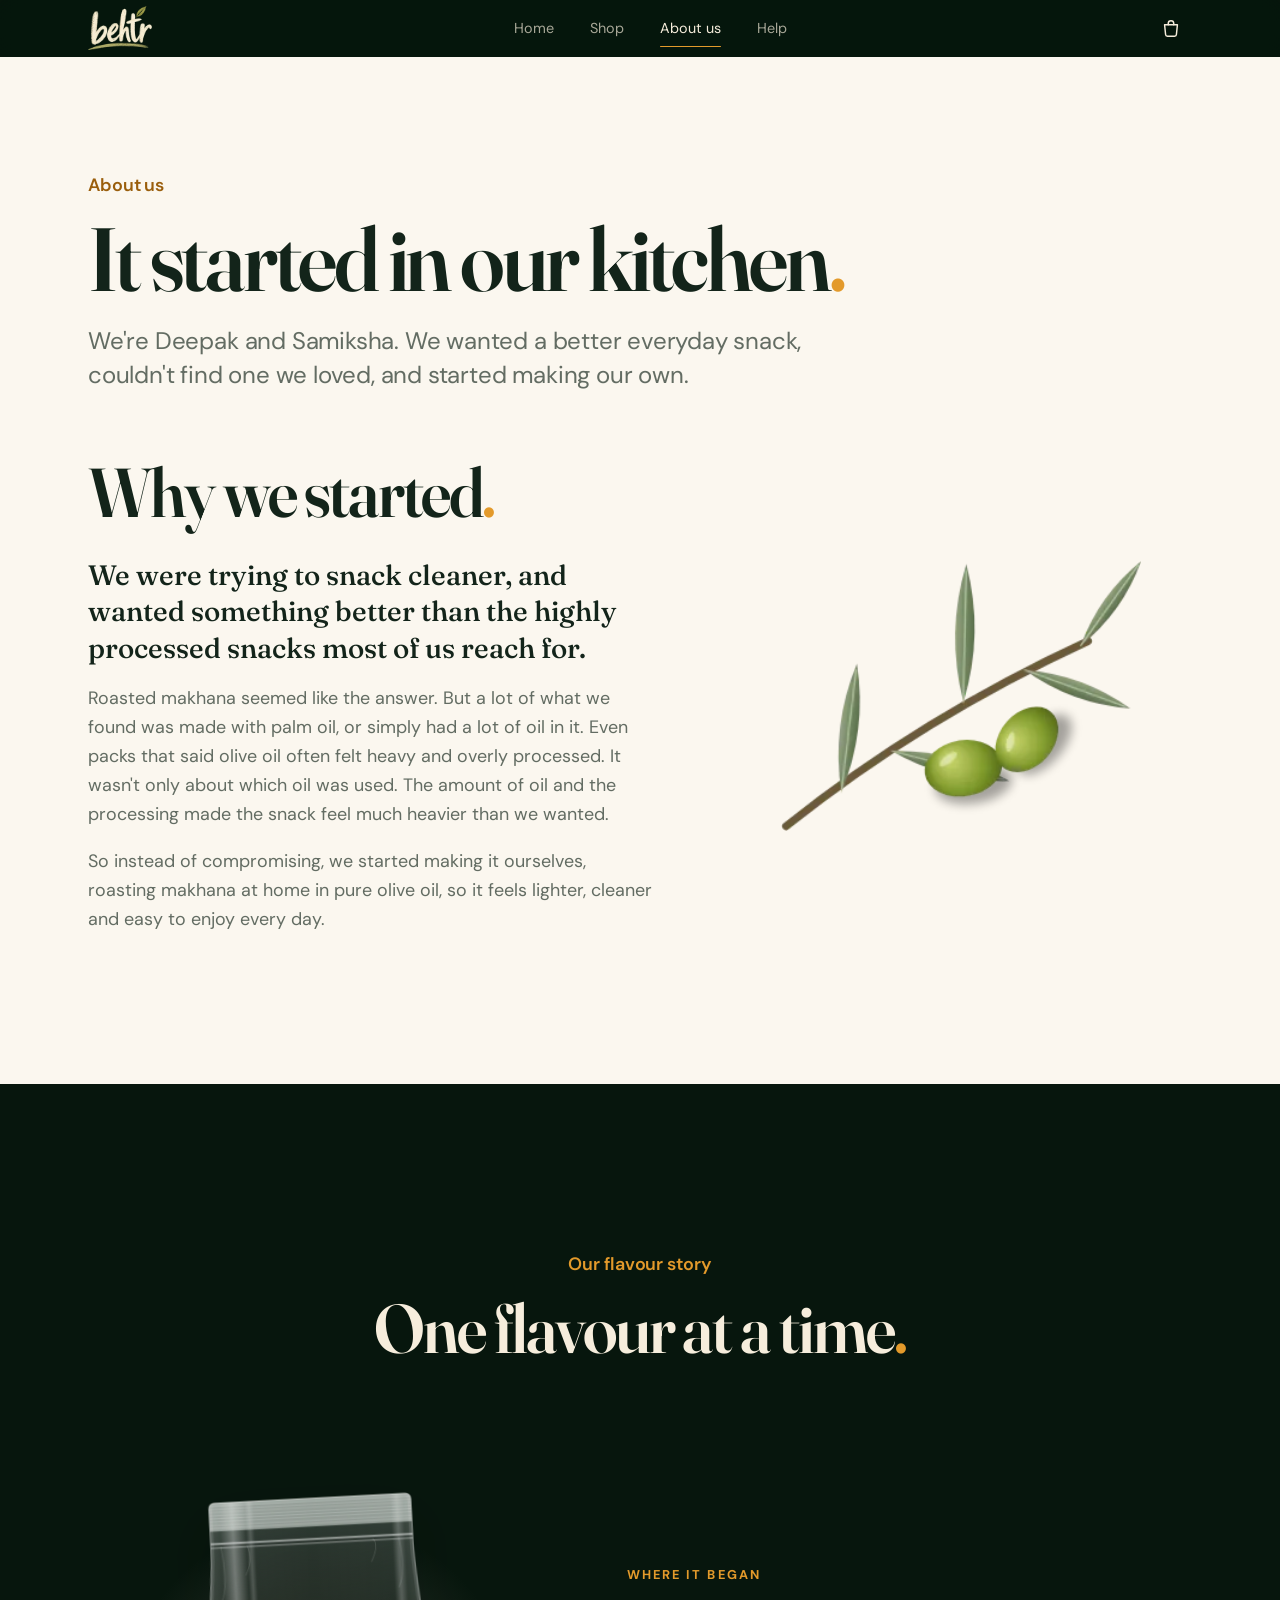
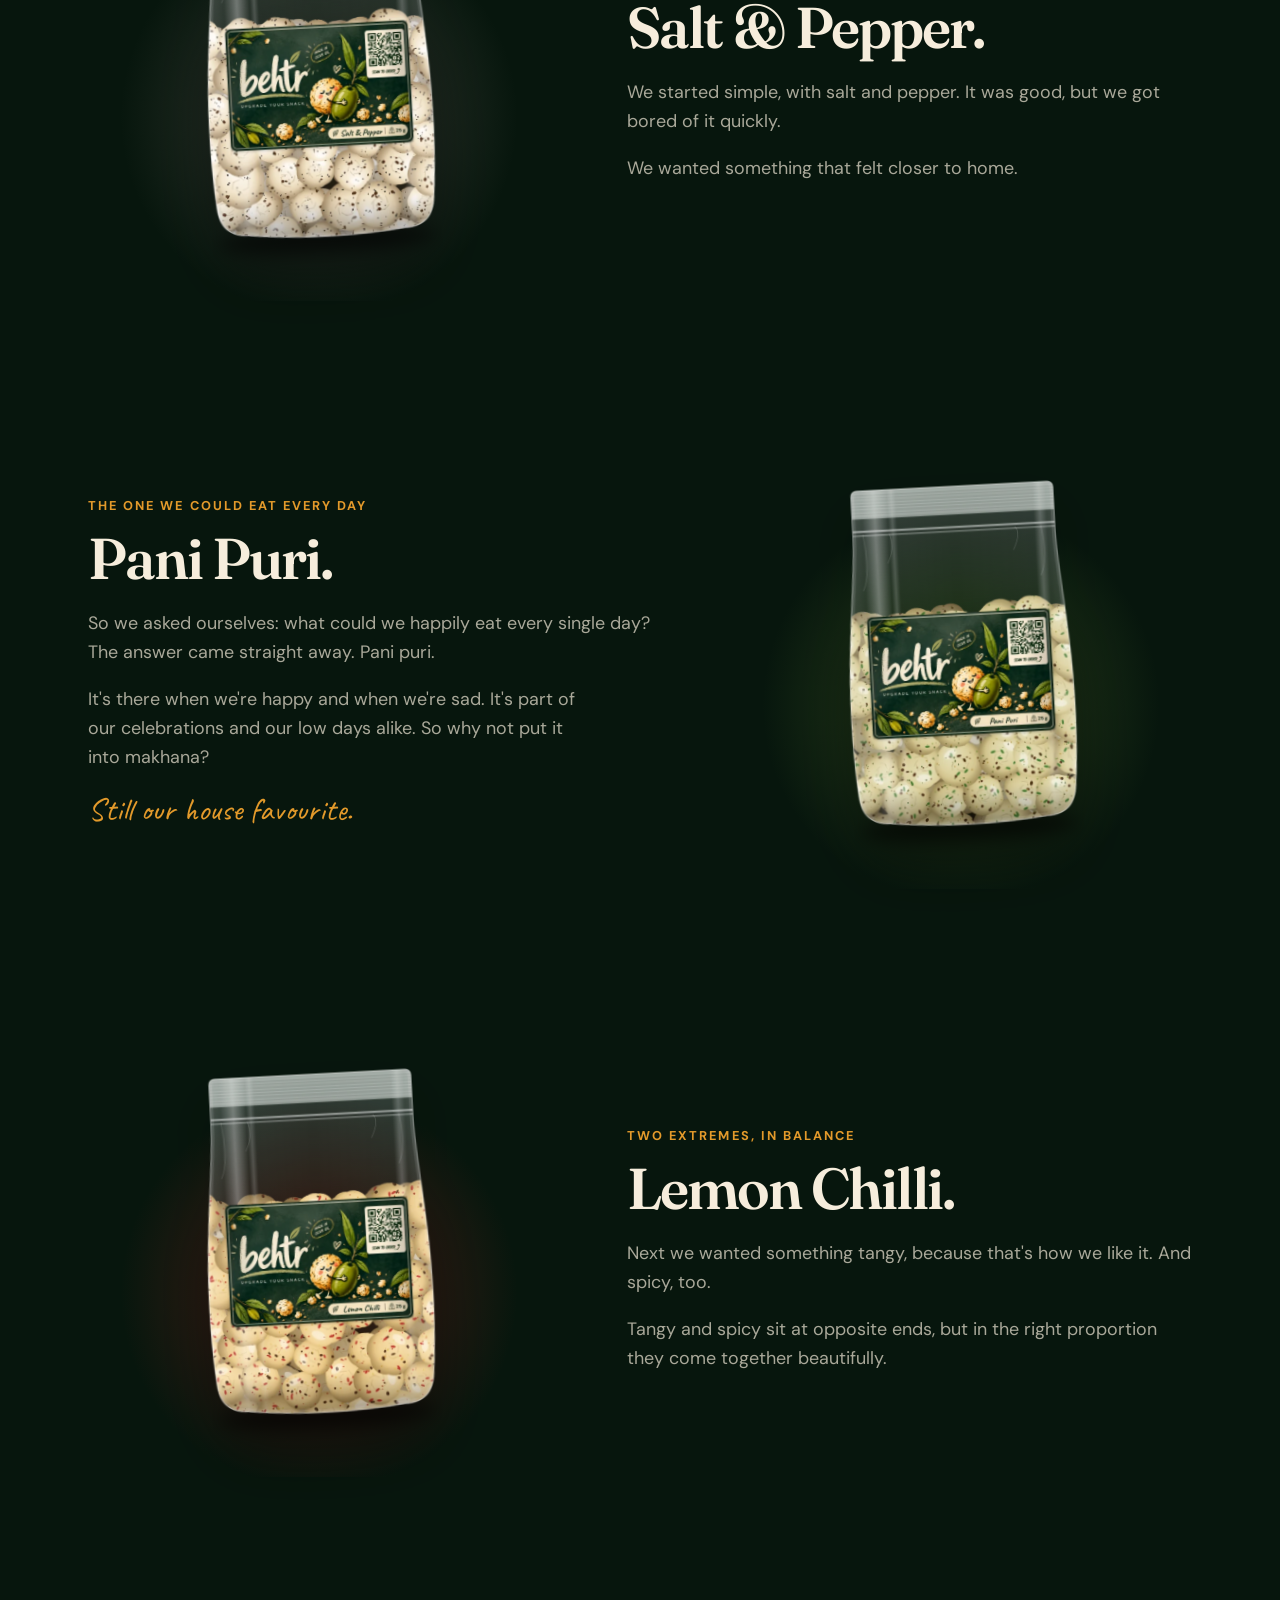
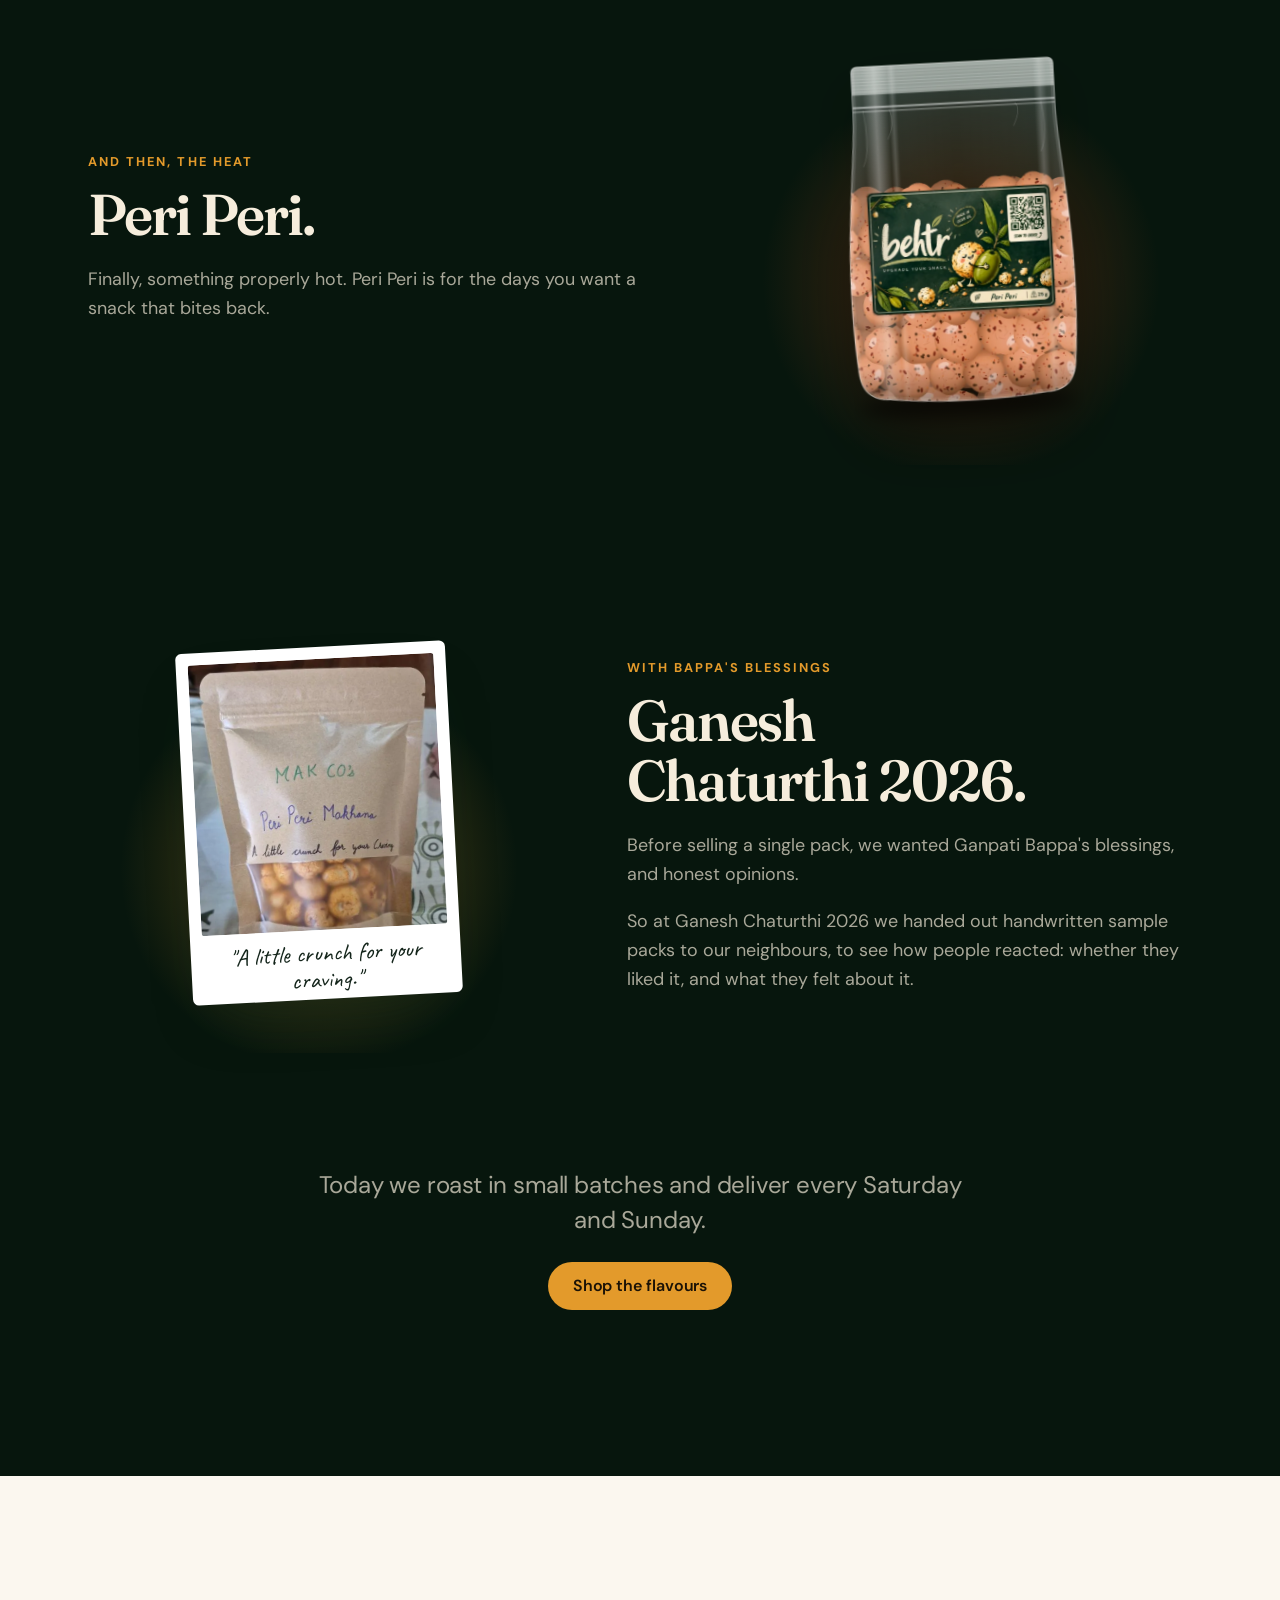
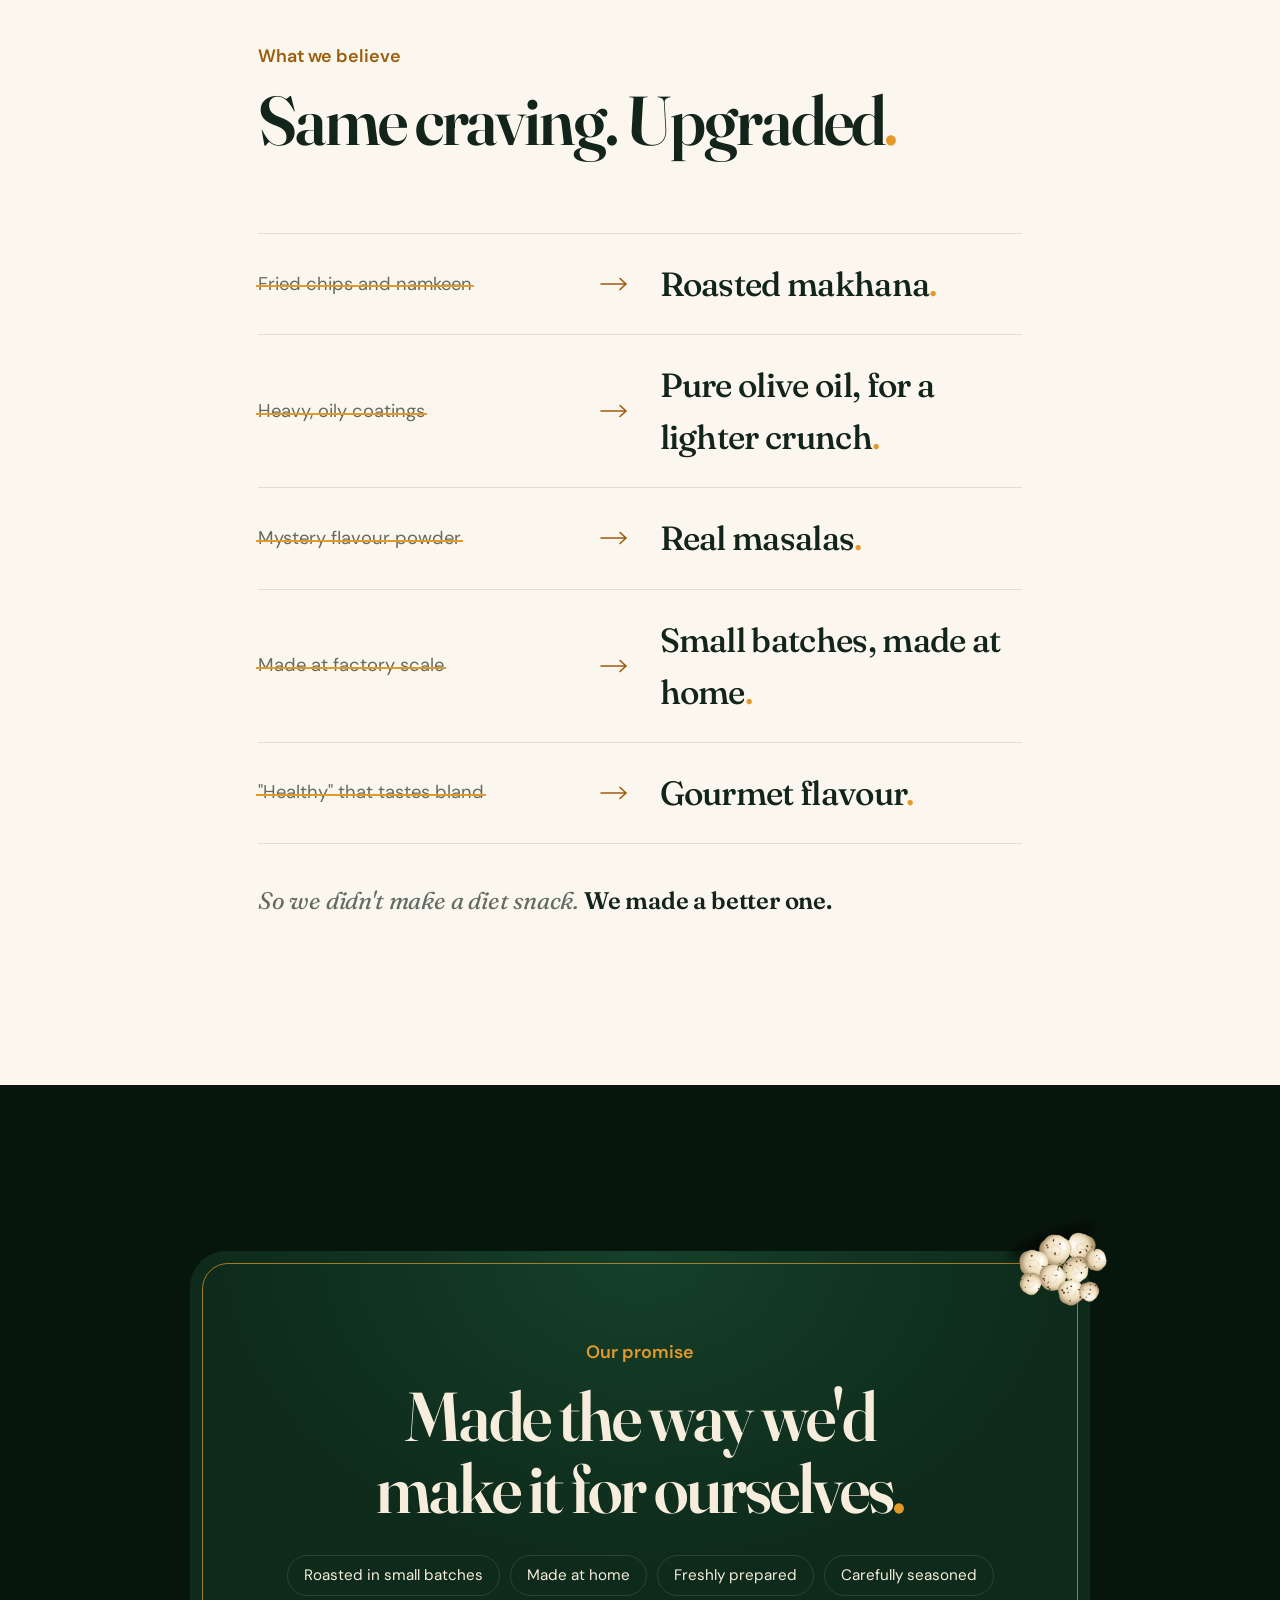
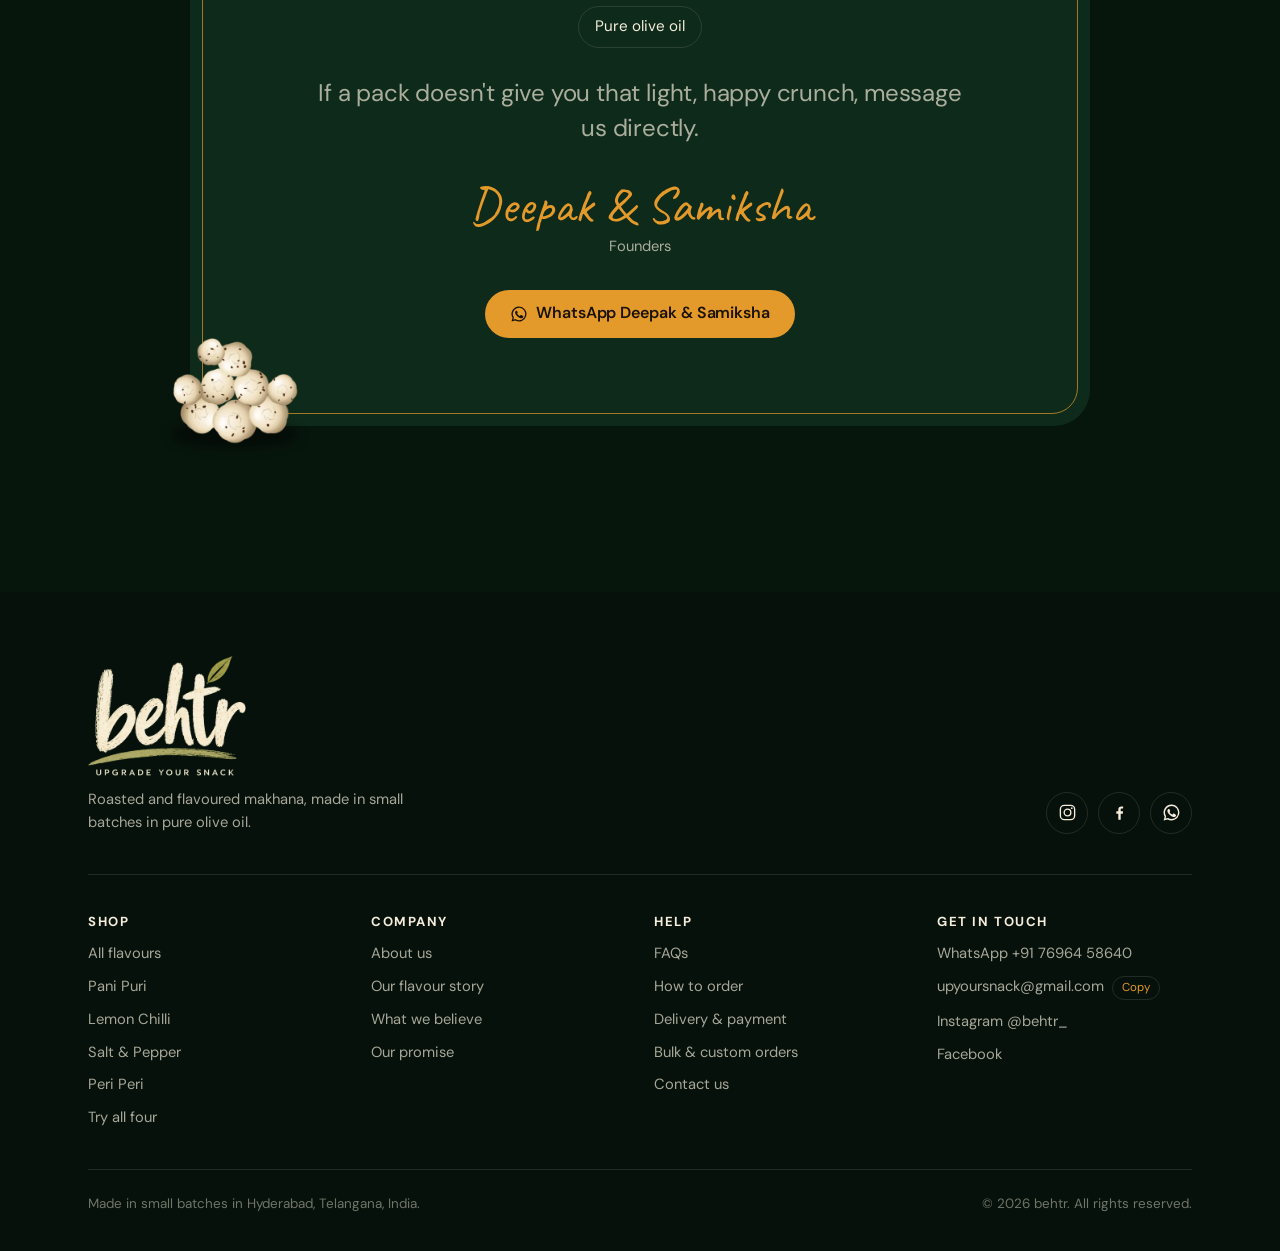
==== commit 48000450: "updated the site to be discoverable" ====
--- a/about.html
+++ b/about.html
@@ -4,16 +4,22 @@
 <meta charset="utf-8">
 <meta name="viewport" content="width=device-width, initial-scale=1, viewport-fit=cover">
 <title>About us · behtr</title>
-<meta name="description" content="How behtr started: two people in a home kitchen, roasting makhana in pure olive oil, one flavour at a time.">
+<meta name="description" content="How behtr started: two people in a home kitchen, starting with makhana roasted in pure olive oil and real masalas.">
+<link rel="canonical" href="https://upgradeyoursnack.in/about.html">
+<meta name="robots" content="index, follow, max-image-preview:large">
+<meta property="og:type" content="website"><meta property="og:site_name" content="behtr"><meta property="og:locale" content="en_IN">
+<meta property="og:title" content="About us · behtr"><meta property="og:description" content="How behtr started: two people in a home kitchen, starting with makhana roasted in pure olive oil and real masalas."><meta property="og:url" content="https://upgradeyoursnack.in/about.html">
+<meta property="og:image" content="https://upgradeyoursnack.in/assets/img/og-1200x630.jpg?v=1ac60c4c91"><meta property="og:image:width" content="1200"><meta property="og:image:height" content="630"><meta property="og:image:alt" content="behtr: four flavours in clear pouches">
+<meta name="twitter:card" content="summary_large_image"><meta name="twitter:title" content="About us · behtr"><meta name="twitter:description" content="How behtr started: two people in a home kitchen, starting with makhana roasted in pure olive oil and real masalas."><meta name="twitter:image" content="https://upgradeyoursnack.in/assets/img/og-1200x630.jpg?v=1ac60c4c91">
 <meta name="theme-color" content="#07160d">
-<link rel="icon" type="image/png" href="assets/img/icon-180.png?v=707885dda2"><link rel="apple-touch-icon" href="assets/img/icon-180.png?v=707885dda2">
+<link rel="icon" href="/favicon.ico" sizes="48x48"><link rel="icon" type="image/png" sizes="192x192" href="assets/img/icon-192.png?v=1ac60c4c91"><link rel="apple-touch-icon" href="assets/img/icon-180.png?v=1ac60c4c91">
 <link rel="preconnect" href="https://fonts.googleapis.com"><link rel="preconnect" href="https://fonts.gstatic.com" crossorigin><link rel="stylesheet" href="https://fonts.googleapis.com/css2?family=Fraunces:ital,opsz,wght,SOFT@0,9..144,300..700,0..100;1,9..144,300..700,0..100&family=DM+Sans:ital,opsz,wght@0,9..40,400..700;1,9..40,400..700&family=Caveat:wght@500..700&display=swap">
-<link rel="stylesheet" href="assets/site.css?v=707885dda2">
+<link rel="stylesheet" href="assets/site.css?v=1ac60c4c91">
 </head>
 <body data-page="about">
 <header class="gnav">
   <div class="wrap gnav-row">
-    <a class="brand" href="index.html" aria-label="behtr home"><img src="assets/img/logo-brush-mark-120.webp?v=707885dda2" alt="behtr" width="174" height="120"></a>
+    <a class="brand" href="index.html" aria-label="behtr home"><img src="assets/img/logo-brush-mark-120.webp?v=1ac60c4c91" alt="behtr" width="174" height="120"></a>
     <nav class="gnav-links" aria-label="Main"><a href="index.html">Home</a><a href="shop.html">Shop</a><a href="about.html" aria-current="page">About us</a><a href="help.html">Help</a></nav>
     <div class="gnav-right">
       <button class="bag-btn" type="button" aria-label="Bag"><svg viewBox="0 0 24 24" fill="none" stroke="currentColor" stroke-width="1.6" stroke-linecap="round" stroke-linejoin="round" aria-hidden="true"><path d="M5 8.5h14l-1.1 10.6a2 2 0 0 1-2 1.9H8.1a2 2 0 0 1-2-1.9z"/><path d="M9 8.5V7a3 3 0 0 1 6 0v1.5"/></svg><span class="bag-count">0</span></button>
@@ -41,7 +47,7 @@
         <p>So instead of compromising, we started making it ourselves, roasting makhana at home in pure olive oil, so it feels lighter, cleaner and easy to enjoy every day.</p>
       </div>
     </div>
-    <img src="assets/img/prop-olives.webp?v=707885dda2" alt="" class="rv" width="300" height="225" loading="lazy" style="width:min(80%,360px);justify-self:center" decoding="async">
+    <img src="assets/img/prop-olives.webp?v=1ac60c4c91" alt="" class="rv" width="300" height="225" loading="lazy" style="width:min(80%,360px);justify-self:center" decoding="async">
   </div>
 </section>
 
@@ -49,12 +55,12 @@
   <div class="wrap">
     <div class="sec-head center"><span class="eyebrow">Our flavour story</span><h2 class="h2" id="jr-t">One flavour at a time<span class="stop">.</span></h2></div>
     <div class="journey">
-      <div class="jrow rv"><div class="jart" style="--acc:#8b8178"><img src="assets/img/pouch-salt-pepper-25.webp?v=707885dda2" alt="Salt & Pepper makhana pack" class="pouch" width="486" height="773" loading="lazy" decoding="async"></div>
-      <div class="jtext"><span class="step">Where it began</span><h3>Salt &amp; Pepper.</h3><div class="prose"><p>We started simple, with salt and pepper. It was good, but we got bored of it quickly.</p><p>We wanted something that felt closer to home.</p></div></div></div><div class="jrow rv"><div class="jart" style="--acc:#6E9A3A"><img src="assets/img/pouch-pani-puri-25.webp?v=707885dda2" alt="Pani Puri makhana pack" class="pouch" width="486" height="773" loading="lazy" decoding="async"></div>
-      <div class="jtext"><span class="step">The one we could eat every day</span><h3>Pani Puri.</h3><div class="prose"><p>So we asked ourselves: what could we happily eat every single day? The answer came straight away. Pani puri.</p><p>It's there when we're happy and when we're sad. It's part of our celebrations and our low days alike. So why not put it into makhana?</p></div><p class="quote">Still our house favourite.</p></div></div><div class="jrow rv"><div class="jart" style="--acc:#C2312A"><img src="assets/img/pouch-lemon-chilli-25.webp?v=707885dda2" alt="Lemon Chilli makhana pack" class="pouch" width="486" height="773" loading="lazy" decoding="async"></div>
-      <div class="jtext"><span class="step">Two extremes, in balance</span><h3>Lemon Chilli.</h3><div class="prose"><p>Next we wanted something tangy, because that's how we like it. And spicy, too.</p><p>Tangy and spicy sit at opposite ends, but in the right proportion they come together beautifully.</p></div></div></div><div class="jrow rv"><div class="jart" style="--acc:#D4561E"><img src="assets/img/pouch-peri-peri-25.webp?v=707885dda2" alt="Peri Peri makhana pack" class="pouch" width="486" height="773" loading="lazy" decoding="async"></div>
+      <div class="jrow rv"><div class="jart" style="--acc:#8b8178"><img src="assets/img/pouch-salt-pepper-25.webp?v=1ac60c4c91" alt="Salt & Pepper makhana pack" class="pouch" width="486" height="773" loading="lazy" decoding="async"></div>
+      <div class="jtext"><span class="step">Where it began</span><h3>Salt &amp; Pepper.</h3><div class="prose"><p>We started simple, with salt and pepper. It was good, but we got bored of it quickly.</p><p>We wanted something that felt closer to home.</p></div></div></div><div class="jrow rv"><div class="jart" style="--acc:#6E9A3A"><img src="assets/img/pouch-pani-puri-25.webp?v=1ac60c4c91" alt="Pani Puri makhana pack" class="pouch" width="486" height="773" loading="lazy" decoding="async"></div>
+      <div class="jtext"><span class="step">The one we could eat every day</span><h3>Pani Puri.</h3><div class="prose"><p>So we asked ourselves: what could we happily eat every single day? The answer came straight away. Pani puri.</p><p>It's there when we're happy and when we're sad. It's part of our celebrations and our low days alike. So why not put it into makhana?</p></div><p class="quote">Still our house favourite.</p></div></div><div class="jrow rv"><div class="jart" style="--acc:#C2312A"><img src="assets/img/pouch-lemon-chilli-25.webp?v=1ac60c4c91" alt="Lemon Chilli makhana pack" class="pouch" width="486" height="773" loading="lazy" decoding="async"></div>
+      <div class="jtext"><span class="step">Two extremes, in balance</span><h3>Lemon Chilli.</h3><div class="prose"><p>Next we wanted something tangy, because that's how we like it. And spicy, too.</p><p>Tangy and spicy sit at opposite ends, but in the right proportion they come together beautifully.</p></div></div></div><div class="jrow rv"><div class="jart" style="--acc:#D4561E"><img src="assets/img/pouch-peri-peri-25.webp?v=1ac60c4c91" alt="Peri Peri makhana pack" class="pouch" width="486" height="773" loading="lazy" decoding="async"></div>
       <div class="jtext"><span class="step">And then, the heat</span><h3>Peri Peri.</h3><div class="prose"><p>Finally, something properly hot. Peri Peri is for the days you want a snack that bites back.</p></div></div></div>
-      <div class="jrow rv"><div class="jart" style="--acc:#E39A2B"><figure class="polaroid"><img src="assets/img/first-pouch.webp?v=707885dda2" alt="One of the handwritten sample pouches we shared at Ganesh Chaturthi" width="560" height="617" loading="lazy" decoding="async"><figcaption>"A little crunch for your craving."</figcaption></figure></div>
+      <div class="jrow rv"><div class="jart" style="--acc:#E39A2B"><figure class="polaroid"><img src="assets/img/first-pouch.webp?v=1ac60c4c91" alt="One of the handwritten sample pouches we shared at Ganesh Chaturthi" width="560" height="617" loading="lazy" decoding="async"><figcaption>"A little crunch for your craving."</figcaption></figure></div>
         <div class="jtext"><span class="step">With Bappa's blessings</span><h3>Ganesh Chaturthi 2026.</h3>
           <div class="prose"><p>Before selling a single pack, we wanted Ganpati Bappa's blessings, and honest opinions.</p><p>So at Ganesh Chaturthi 2026 we handed out handwritten sample packs to our neighbours, to see how people reacted: whether they liked it, and what they felt about it.</p></div></div></div>
     </div>
@@ -76,7 +82,7 @@
 <section class="sec ink" id="promise" aria-labelledby="pr-t">
   <div class="wrap">
     <div class="promise">
-      <img src="assets/img/prop-pearls.webp?v=707885dda2" alt="" class="pearls pl" loading="lazy" decoding="async"><img src="assets/img/prop-pearls.webp?v=707885dda2" alt="" class="pearls pr" loading="lazy" decoding="async">
+      <img src="assets/img/prop-pearls.webp?v=1ac60c4c91" alt="" class="pearls pl" loading="lazy" decoding="async"><img src="assets/img/prop-pearls.webp?v=1ac60c4c91" alt="" class="pearls pr" loading="lazy" decoding="async">
       <span class="eyebrow">Our promise</span>
       <h2 class="h2" id="pr-t">Made the way we'd make it for ourselves<span class="stop">.</span></h2>
       <ul><li>Roasted in small batches</li><li>Made at home</li><li>Freshly prepared</li><li>Carefully seasoned</li><li>Pure olive oil</li></ul>
@@ -91,9 +97,9 @@
 <footer class="footer">
   <div class="wrap">
     <div class="f-top">
-      <div><a class="brand" href="index.html" aria-label="behtr home"><img src="assets/img/logo-brush-792.webp?v=707885dda2" alt="behtr: upgrade your snack" width="784" height="595" loading="lazy"></a><p>Roasted and flavoured makhana, made in small batches in pure olive oil.</p></div>
+      <div><a class="brand" href="index.html" aria-label="behtr home"><img src="assets/img/logo-brush-792.webp?v=1ac60c4c91" alt="behtr: upgrade your snack" width="784" height="595" loading="lazy"></a><p>Roasted and flavoured makhana, made in small batches in pure olive oil.</p></div>
       <div class="social">
-        <a href="#" data-social="instagram" aria-label="Instagram"><svg viewBox="0 0 24 24" fill="none" stroke="currentColor" stroke-width="1.7" aria-hidden="true"><rect x="3" y="3" width="18" height="18" rx="5"/><circle cx="12" cy="12" r="4.2"/><circle cx="17.4" cy="6.6" r="1.1" fill="currentColor" stroke="none"/></svg></a>
+        <a href="https://www.instagram.com/behtr_/" target="_blank" rel="noopener" data-social="instagram" aria-label="behtr on Instagram"><svg viewBox="0 0 24 24" fill="none" stroke="currentColor" stroke-width="1.7" aria-hidden="true"><rect x="3" y="3" width="18" height="18" rx="5"/><circle cx="12" cy="12" r="4.2"/><circle cx="17.4" cy="6.6" r="1.1" fill="currentColor" stroke="none"/></svg></a>
         <a href="#" data-social="facebook" aria-label="Facebook"><svg viewBox="0 0 24 24" fill="currentColor" aria-hidden="true"><path d="M13.5 21v-7.5h2.6l.4-3h-3V8.6c0-.9.3-1.5 1.5-1.5h1.6V4.4c-.3 0-1.2-.1-2.3-.1-2.3 0-3.8 1.4-3.8 3.9v2.3H8v3h2.5V21z"/></svg></a>
         <a href="#" data-wa="hello" aria-label="WhatsApp"><svg viewBox="0 0 24 24" fill="currentColor" aria-hidden="true"><path d="M12 2a10 10 0 0 0-8.6 15.1L2 22l5-1.3A10 10 0 1 0 12 2zm0 18.2a8.2 8.2 0 0 1-4.2-1.2l-.3-.2-3 .8.8-2.9-.2-.3A8.2 8.2 0 1 1 12 20.2zm4.5-6.1c-.2-.1-1.5-.7-1.7-.8-.2-.1-.4-.1-.6.1l-.8 1c-.1.2-.3.2-.5.1a6.7 6.7 0 0 1-3.3-2.9c-.2-.4.2-.4.7-1.3.1-.2 0-.3 0-.4l-.8-1.8c-.2-.5-.4-.4-.6-.4h-.5a1 1 0 0 0-.7.3 3 3 0 0 0-.9 2.2 5.2 5.2 0 0 0 1.1 2.8 11.9 11.9 0 0 0 4.6 4c1.7.7 2.3.8 3.2.7a2.7 2.7 0 0 0 1.8-1.3 2.2 2.2 0 0 0 .2-1.3c-.1-.1-.2-.2-.5-.3z"/></svg></a>
       </div>
@@ -108,8 +114,8 @@
         <li><a href="help.html">FAQs</a></li><li><a href="help.html#ordering">How to order</a></li><li><a href="help.html#delivery">Delivery &amp; payment</a></li><li><a href="help.html#bulk">Bulk &amp; custom orders</a></li><li><a href="help.html#contact">Contact us</a></li></ul></div>
       <div><h4>Get in touch</h4><ul>
         <li><a href="#" data-wa="hello">WhatsApp +91 76964 58640</a></li>
-        <li><a href="mailto:makco2201@gmail.com">makco2201@gmail.com</a><button class="copy" type="button" data-copy="makco2201@gmail.com">Copy</button></li>
-        <li><a href="#" data-social="instagram">Instagram</a></li><li><a href="#" data-social="facebook">Facebook</a></li></ul></div>
+        <li><a href="mailto:upyoursnack@gmail.com">upyoursnack@gmail.com</a><button class="copy" type="button" data-copy="upyoursnack@gmail.com">Copy</button></li>
+        <li><a href="https://www.instagram.com/behtr_/" target="_blank" rel="noopener" data-social="instagram">Instagram @behtr_</a></li><li><a href="#" data-social="facebook">Facebook</a></li></ul></div>
     </div>
     <div class="f-bottom">
       <span>Made in small batches in Hyderabad, Telangana, India.</span>
@@ -117,6 +123,6 @@
     </div>
   </div>
 </footer>
-<script src="assets/site.js?v=707885dda2"></script>
+<script src="assets/site.js?v=1ac60c4c91"></script>
 </body>
 </html>
